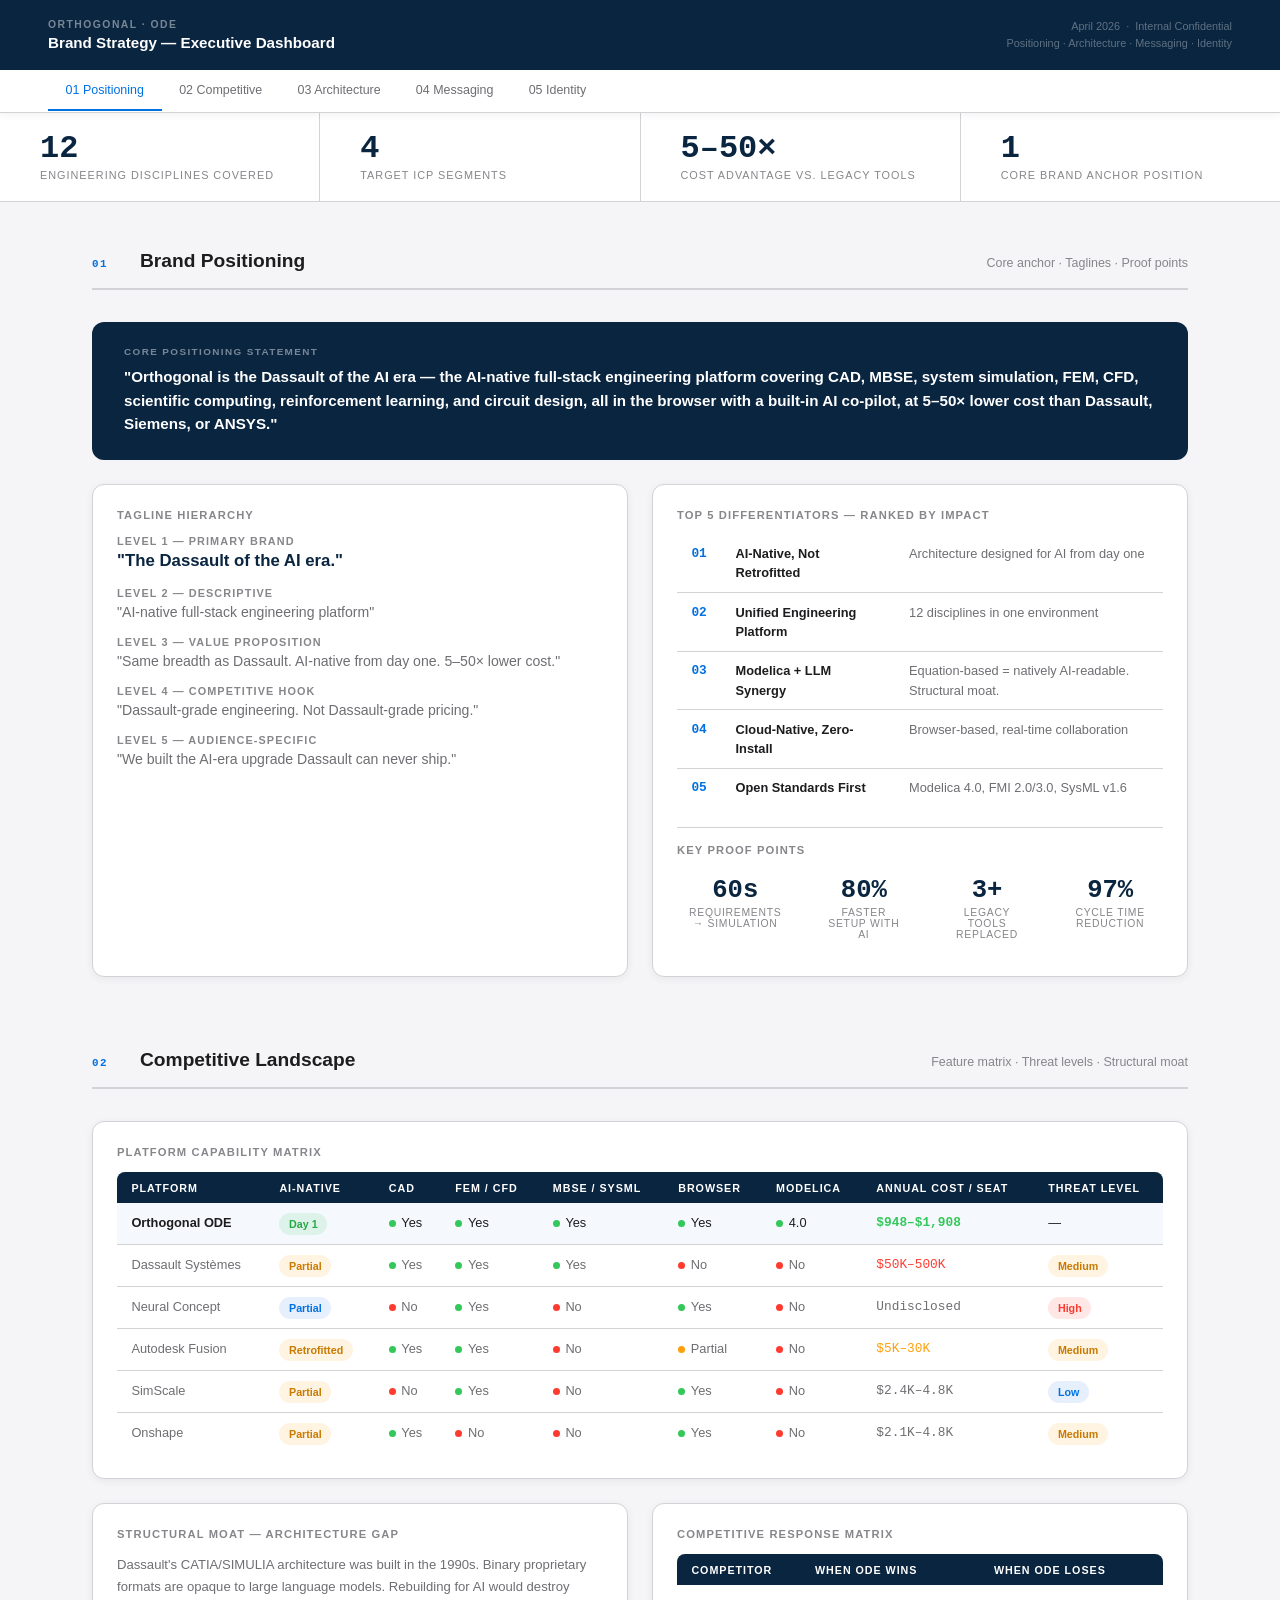
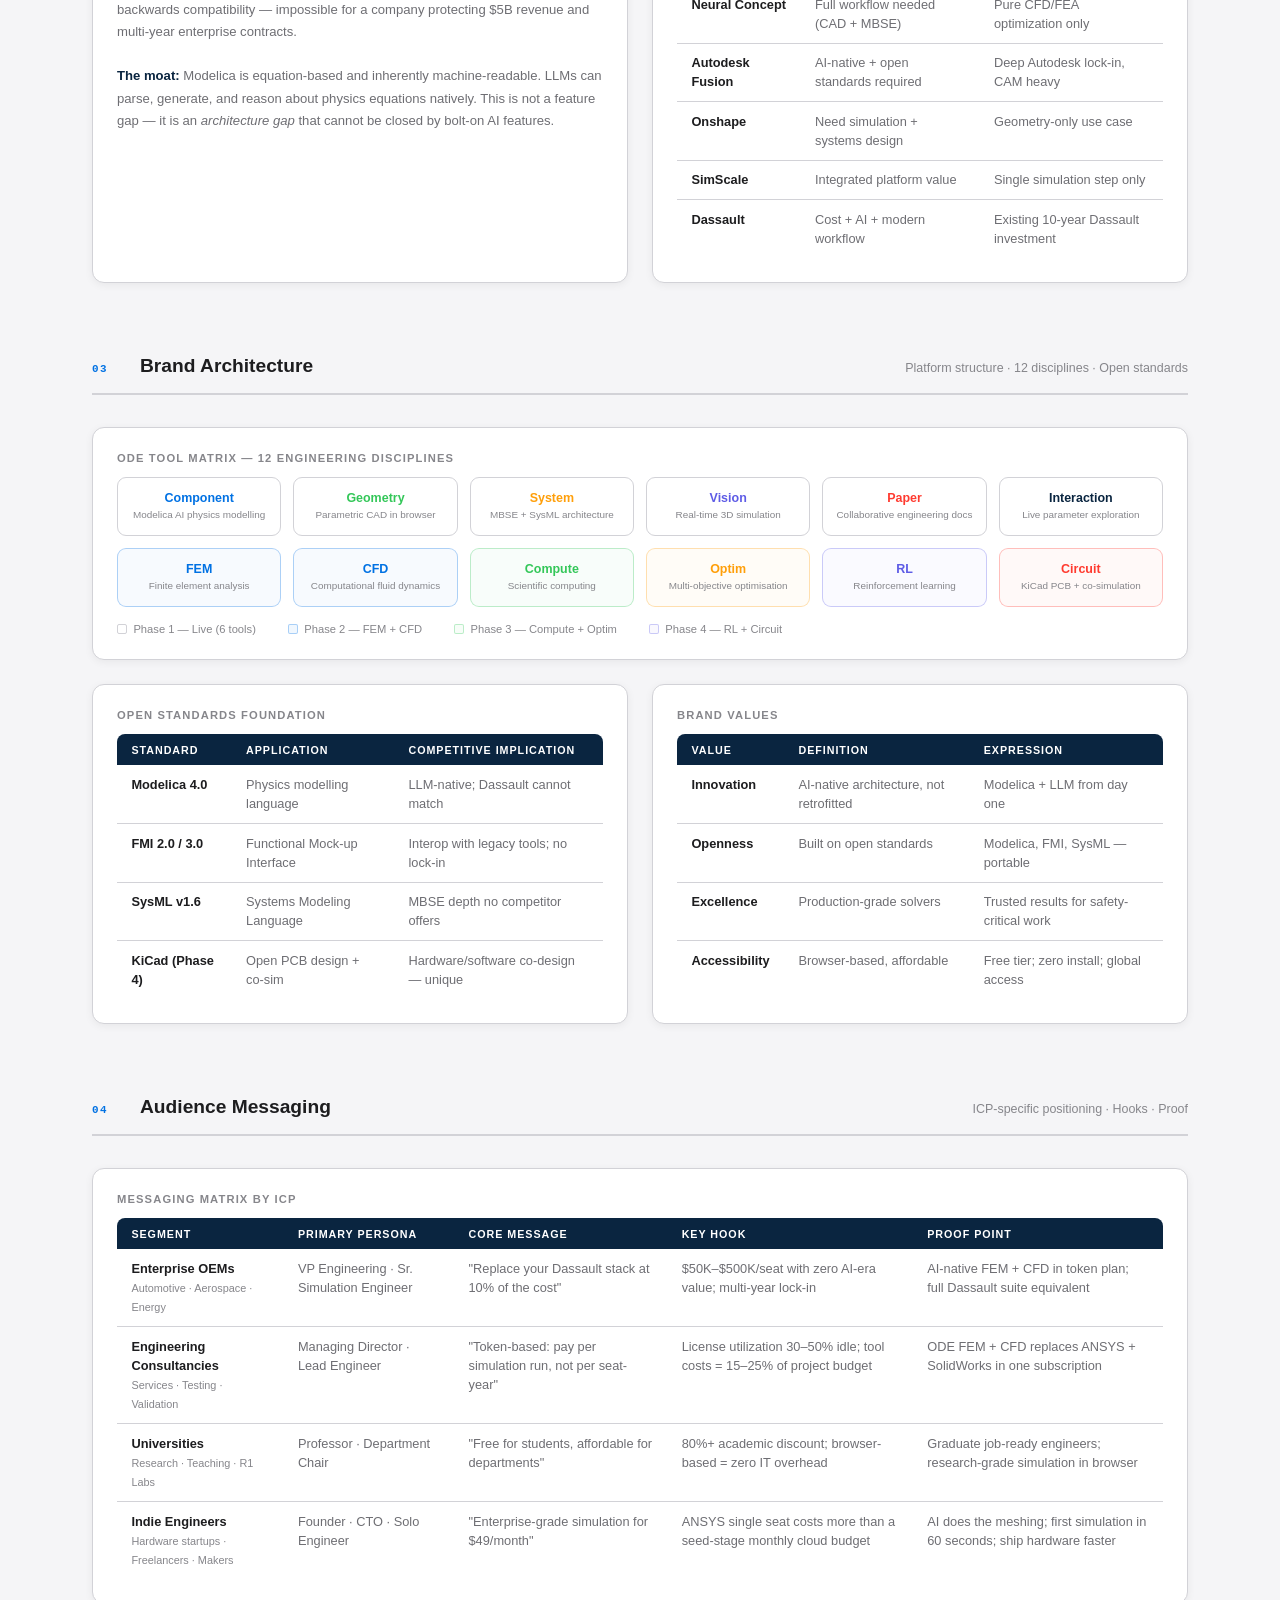
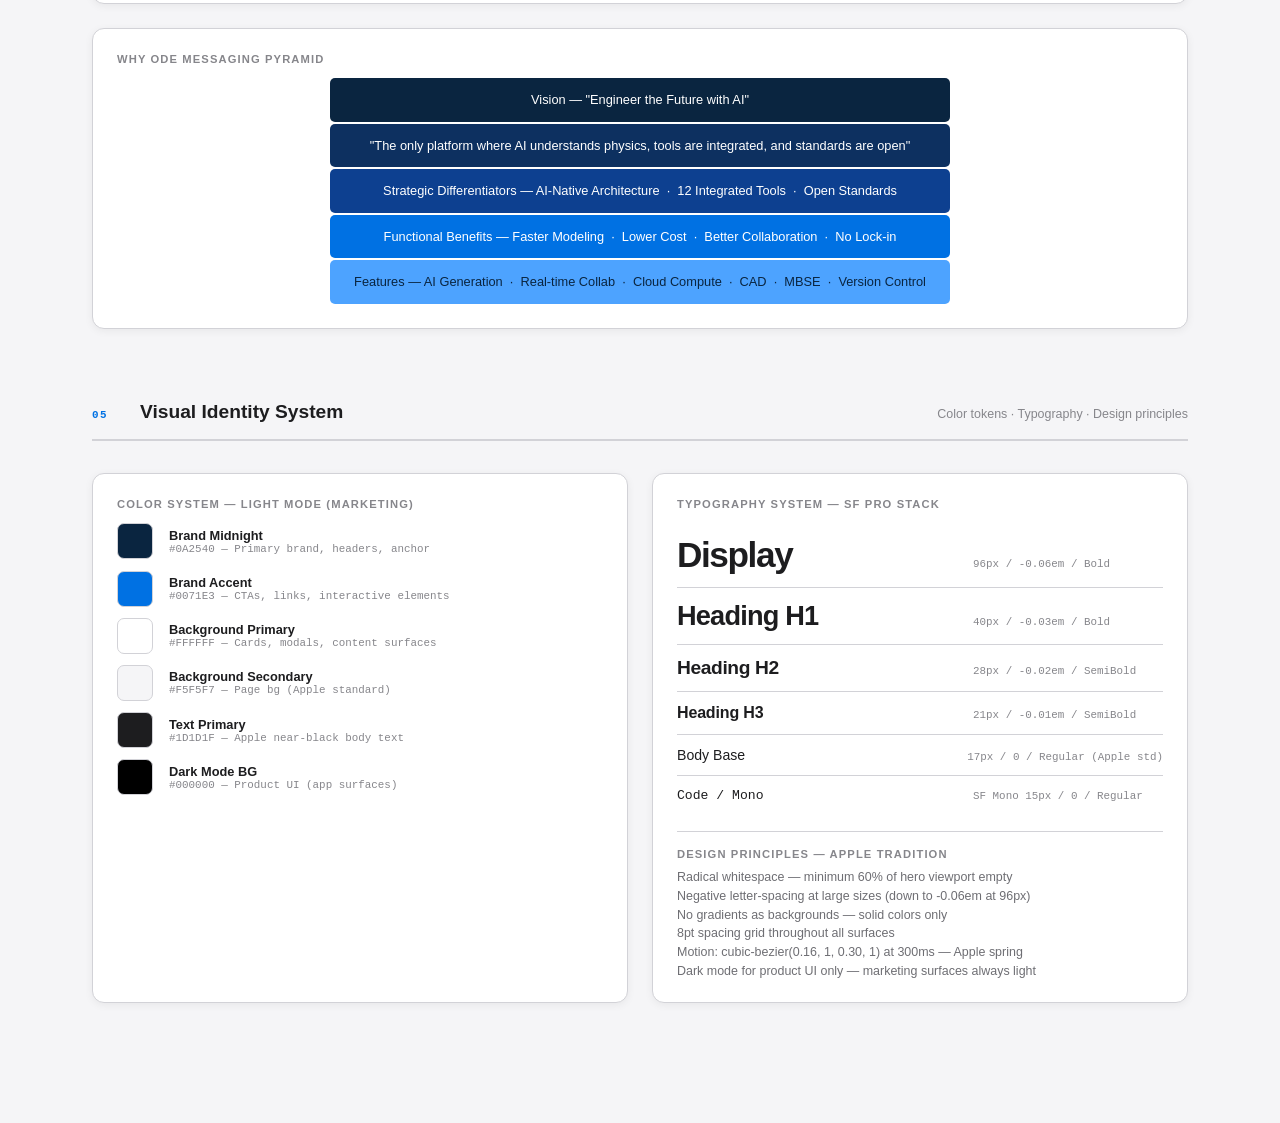
==== deck/brand-dashboard.html @ 1630bb46 "deck: add 4 McKinsey-standard HTML dashboards for Brand, GTM, Marketing, Sales Each dashboard: Apple" ====
<!DOCTYPE html>
<html lang="en">
<head>
<meta charset="UTF-8">
<meta name="viewport" content="width=device-width, initial-scale=1.0">
<title>ODE — Brand Strategy Dashboard</title>
<style>
*,*::before,*::after{box-sizing:border-box;margin:0;padding:0}
:root{
  --bg:#F5F5F7;--white:#FFFFFF;--text:#1D1D1F;--text2:#6E6E73;--text3:#86868B;
  --border:#D2D2D7;--accent:#0071E3;--midnight:#0A2540;
  --success:#34C759;--warning:#FF9F0A;--error:#FF3B30;--ai:#5E5CE6;
  --font:-apple-system,BlinkMacSystemFont,"SF Pro Display","Helvetica Neue",Arial,sans-serif;
  --mono:"SF Mono","JetBrains Mono",Menlo,monospace;
  --sh:0 2px 8px rgba(0,0,0,0.06);--shm:0 4px 16px rgba(0,0,0,0.08);
}
html{scroll-behavior:smooth}
body{font-family:var(--font);background:var(--bg);color:var(--text);-webkit-font-smoothing:antialiased}

.page-header{background:var(--midnight);color:white;padding:1.1rem 3rem;display:flex;justify-content:space-between;align-items:center;position:sticky;top:0;z-index:200}
.ph-eyebrow{font-size:.65rem;font-weight:600;text-transform:uppercase;letter-spacing:.14em;color:rgba(255,255,255,.45);margin-bottom:.2rem}
.ph-title{font-size:.95rem;font-weight:600;color:white}
.ph-meta{font-size:.68rem;color:rgba(255,255,255,.35);text-align:right;line-height:1.6}

.dash-nav{background:var(--white);border-bottom:1px solid var(--border);padding:0 3rem;display:flex;position:sticky;top:52px;z-index:100;box-shadow:var(--sh);overflow-x:auto}
.nav-item{padding:.8rem 1.1rem;font-size:.78rem;font-weight:500;color:var(--text2);text-decoration:none;border-bottom:2px solid transparent;white-space:nowrap;transition:color .2s,border-color .2s}
.nav-item:hover{color:var(--accent)}.nav-item.active{color:var(--accent);border-bottom-color:var(--accent)}

.stats-bar{display:grid;grid-template-columns:repeat(4,1fr);gap:1px;background:var(--border);border-bottom:1px solid var(--border)}
.stat-cell{background:var(--white);padding:1.25rem 2.5rem}
.stat-num{font-size:2rem;font-weight:700;color:var(--midnight);font-family:var(--mono);line-height:1}
.stat-lbl{font-size:.68rem;color:var(--text3);margin-top:.3rem;text-transform:uppercase;letter-spacing:.09em}

.dash-main{max-width:1160px;margin:0 auto;padding:3rem 2rem}
.section{margin-bottom:4.5rem}
.sec-hd{display:flex;align-items:baseline;gap:1.25rem;padding-bottom:1rem;border-bottom:2px solid var(--border);margin-bottom:2rem}
.sec-num{font-size:.68rem;font-weight:700;color:var(--accent);font-family:var(--mono);text-transform:uppercase;letter-spacing:.14em;min-width:28px}
.sec-title{font-size:1.2rem;font-weight:600;color:var(--text)}
.sec-sub{font-size:.78rem;color:var(--text3);margin-left:auto}

.g2{display:grid;grid-template-columns:1fr 1fr;gap:1.5rem}
.g3{display:grid;grid-template-columns:1fr 1fr 1fr;gap:1.25rem}
.g4{display:grid;grid-template-columns:repeat(4,1fr);gap:1.1rem}
.g6{display:grid;grid-template-columns:repeat(6,1fr);gap:.75rem}

.card{background:var(--white);border:1px solid var(--border);border-radius:12px;padding:1.5rem;box-shadow:var(--sh)}
.card-title{font-size:.7rem;font-weight:700;text-transform:uppercase;letter-spacing:.1em;color:var(--text3);margin-bottom:.85rem}

.insight{background:var(--midnight);color:white;border-radius:12px;padding:1.5rem 2rem;margin-bottom:1.5rem}
.ins-label{font-size:.62rem;font-weight:700;text-transform:uppercase;letter-spacing:.14em;color:rgba(255,255,255,.45);margin-bottom:.5rem}
.ins-text{font-size:.95rem;font-weight:600;line-height:1.55;color:white}

.tbl{width:100%;border-collapse:collapse;font-size:.8rem}
.tbl th{text-align:left;padding:.6rem .9rem;background:var(--midnight);color:white;font-size:.67rem;text-transform:uppercase;letter-spacing:.09em;font-weight:600}
.tbl th:first-child{border-radius:8px 0 0 0}.tbl th:last-child{border-radius:0 8px 0 0}
.tbl td{padding:.6rem .9rem;border-bottom:1px solid var(--border);color:var(--text2);vertical-align:top;line-height:1.5}
.tbl tr:last-child td{border-bottom:none}
.tbl tr:hover td{background:rgba(0,113,227,.025)}
.tbl .hl td{color:var(--text);font-weight:500;background:rgba(0,113,227,.04)}

.pill{display:inline-flex;align-items:center;border-radius:999px;padding:.18rem .6rem;font-size:.67rem;font-weight:600}
.p-blue{background:rgba(0,113,227,.1);color:var(--accent)}
.p-green{background:rgba(52,199,89,.12);color:#28a745}
.p-amber{background:rgba(255,159,10,.12);color:#c97a00}
.p-red{background:rgba(255,59,48,.12);color:var(--error)}
.p-navy{background:var(--midnight);color:white}

.dot{width:7px;height:7px;border-radius:50%;display:inline-block;margin-right:.35rem;flex-shrink:0;vertical-align:middle}
.d-g{background:var(--success)}.d-a{background:var(--warning)}.d-r{background:var(--error)}.d-b{background:var(--accent)}

.swatch{width:36px;height:36px;border-radius:7px;border:1px solid var(--border);flex-shrink:0}

.tool-cell{background:var(--white);border:1px solid var(--border);border-radius:9px;padding:.8rem;text-align:center}
.tc-name{font-size:.78rem;font-weight:700;margin-bottom:.2rem}
.tc-sub{font-size:.62rem;color:var(--text3);line-height:1.4}

.pyramid{display:flex;flex-direction:column;gap:2px;max-width:620px;margin:0 auto}
.pyr-row{display:flex;align-items:center;justify-content:center;padding:.8rem 1.25rem;color:white;font-size:.8rem;font-weight:500;text-align:center;border-radius:5px;line-height:1.4}

.type-row{display:flex;align-items:baseline;gap:1.5rem;padding:.75rem 0;border-bottom:1px solid var(--border)}
.type-row:last-child{border-bottom:none}

.stat-mini{text-align:center;padding:.75rem}
.sm-num{font-size:1.6rem;font-weight:700;color:var(--midnight);font-family:var(--mono);line-height:1}
.sm-lbl{font-size:.65rem;color:var(--text3);margin-top:.25rem;text-transform:uppercase;letter-spacing:.07em}

@media(max-width:900px){.g2,.g3,.g4{grid-template-columns:1fr}.g6{grid-template-columns:repeat(3,1fr)}.stats-bar{grid-template-columns:1fr 1fr}.dash-main{padding:1.5rem 1rem}}
</style>
</head>
<body>

<div class="page-header">
  <div>
    <div class="ph-eyebrow">Orthogonal · ODE</div>
    <div class="ph-title">Brand Strategy — Executive Dashboard</div>
  </div>
  <div class="ph-meta">April 2026 &nbsp;·&nbsp; Internal Confidential<br>Positioning · Architecture · Messaging · Identity</div>
</div>

<nav class="dash-nav" id="nav">
  <a href="#positioning" class="nav-item active">01 Positioning</a>
  <a href="#competitive" class="nav-item">02 Competitive</a>
  <a href="#architecture" class="nav-item">03 Architecture</a>
  <a href="#messaging" class="nav-item">04 Messaging</a>
  <a href="#identity" class="nav-item">05 Identity</a>
</nav>

<div class="stats-bar">
  <div class="stat-cell"><div class="stat-num">12</div><div class="stat-lbl">Engineering disciplines covered</div></div>
  <div class="stat-cell"><div class="stat-num">4</div><div class="stat-lbl">Target ICP segments</div></div>
  <div class="stat-cell"><div class="stat-num">5–50×</div><div class="stat-lbl">Cost advantage vs. legacy tools</div></div>
  <div class="stat-cell"><div class="stat-num">1</div><div class="stat-lbl">Core brand anchor position</div></div>
</div>

<main class="dash-main">

  <!-- 01 POSITIONING -->
  <section class="section" id="positioning">
    <div class="sec-hd">
      <span class="sec-num">01</span>
      <span class="sec-title">Brand Positioning</span>
      <span class="sec-sub">Core anchor · Taglines · Proof points</span>
    </div>

    <div class="insight">
      <div class="ins-label">Core Positioning Statement</div>
      <div class="ins-text">"Orthogonal is the Dassault of the AI era — the AI-native full-stack engineering platform covering CAD, MBSE, system simulation, FEM, CFD, scientific computing, reinforcement learning, and circuit design, all in the browser with a built-in AI co-pilot, at 5–50× lower cost than Dassault, Siemens, or ANSYS."</div>
    </div>

    <div class="g2">
      <div class="card">
        <div class="card-title">Tagline Hierarchy</div>
        <div style="display:flex;flex-direction:column;gap:1rem">
          <div>
            <div style="font-size:.68rem;font-weight:700;text-transform:uppercase;letter-spacing:.1em;color:var(--text3);margin-bottom:.3rem">Level 1 — Primary Brand</div>
            <div style="font-size:1.05rem;font-weight:700;color:var(--midnight)">"The Dassault of the AI era."</div>
          </div>
          <div>
            <div style="font-size:.68rem;font-weight:700;text-transform:uppercase;letter-spacing:.1em;color:var(--text3);margin-bottom:.3rem">Level 2 — Descriptive</div>
            <div style="font-size:.88rem;color:var(--text2)">"AI-native full-stack engineering platform"</div>
          </div>
          <div>
            <div style="font-size:.68rem;font-weight:700;text-transform:uppercase;letter-spacing:.1em;color:var(--text3);margin-bottom:.3rem">Level 3 — Value Proposition</div>
            <div style="font-size:.88rem;color:var(--text2)">"Same breadth as Dassault. AI-native from day one. 5–50× lower cost."</div>
          </div>
          <div>
            <div style="font-size:.68rem;font-weight:700;text-transform:uppercase;letter-spacing:.1em;color:var(--text3);margin-bottom:.3rem">Level 4 — Competitive Hook</div>
            <div style="font-size:.88rem;color:var(--text2)">"Dassault-grade engineering. Not Dassault-grade pricing."</div>
          </div>
          <div>
            <div style="font-size:.68rem;font-weight:700;text-transform:uppercase;letter-spacing:.1em;color:var(--text3);margin-bottom:.3rem">Level 5 — Audience-Specific</div>
            <div style="font-size:.88rem;color:var(--text2)">"We built the AI-era upgrade Dassault can never ship."</div>
          </div>
        </div>
      </div>
      <div class="card">
        <div class="card-title">Top 5 Differentiators — Ranked by Impact</div>
        <table class="tbl">
          <tbody>
            <tr><td style="width:24px;font-family:var(--mono);font-weight:700;color:var(--accent)">01</td><td style="font-weight:600;color:var(--text)">AI-Native, Not Retrofitted</td><td style="color:var(--text2)">Architecture designed for AI from day one</td></tr>
            <tr><td style="font-family:var(--mono);font-weight:700;color:var(--accent)">02</td><td style="font-weight:600;color:var(--text)">Unified Engineering Platform</td><td style="color:var(--text2)">12 disciplines in one environment</td></tr>
            <tr><td style="font-family:var(--mono);font-weight:700;color:var(--accent)">03</td><td style="font-weight:600;color:var(--text)">Modelica + LLM Synergy</td><td style="color:var(--text2)">Equation-based = natively AI-readable. Structural moat.</td></tr>
            <tr><td style="font-family:var(--mono);font-weight:700;color:var(--accent)">04</td><td style="font-weight:600;color:var(--text)">Cloud-Native, Zero-Install</td><td style="color:var(--text2)">Browser-based, real-time collaboration</td></tr>
            <tr><td style="font-family:var(--mono);font-weight:700;color:var(--accent)">05</td><td style="font-weight:600;color:var(--text)">Open Standards First</td><td style="color:var(--text2)">Modelica 4.0, FMI 2.0/3.0, SysML v1.6</td></tr>
          </tbody>
        </table>
        <div style="margin-top:1.25rem;padding-top:1rem;border-top:1px solid var(--border)">
          <div class="card-title" style="margin-bottom:.6rem">Key Proof Points</div>
          <div class="g4">
            <div class="stat-mini"><div class="sm-num">60s</div><div class="sm-lbl">Requirements → simulation</div></div>
            <div class="stat-mini"><div class="sm-num">80%</div><div class="sm-lbl">Faster setup with AI</div></div>
            <div class="stat-mini"><div class="sm-num">3+</div><div class="sm-lbl">Legacy tools replaced</div></div>
            <div class="stat-mini"><div class="sm-num">97%</div><div class="sm-lbl">Cycle time reduction</div></div>
          </div>
        </div>
      </div>
    </div>
  </section>

  <!-- 02 COMPETITIVE -->
  <section class="section" id="competitive">
    <div class="sec-hd">
      <span class="sec-num">02</span>
      <span class="sec-title">Competitive Landscape</span>
      <span class="sec-sub">Feature matrix · Threat levels · Structural moat</span>
    </div>

    <div class="card">
      <div class="card-title">Platform Capability Matrix</div>
      <table class="tbl" style="margin-top:.5rem">
        <thead>
          <tr><th>Platform</th><th>AI-Native</th><th>CAD</th><th>FEM / CFD</th><th>MBSE / SysML</th><th>Browser</th><th>Modelica</th><th>Annual Cost / Seat</th><th>Threat Level</th></tr>
        </thead>
        <tbody>
          <tr class="hl">
            <td><strong>Orthogonal ODE</strong></td>
            <td><span class="pill p-green">Day 1</span></td>
            <td><span class="d-g dot"></span>Yes</td>
            <td><span class="d-g dot"></span>Yes</td>
            <td><span class="d-g dot"></span>Yes</td>
            <td><span class="d-g dot"></span>Yes</td>
            <td><span class="d-g dot"></span>4.0</td>
            <td style="font-family:var(--mono);color:var(--success);font-weight:600">$948–$1,908</td>
            <td>—</td>
          </tr>
          <tr>
            <td>Dassault Systèmes</td>
            <td><span class="pill p-amber">Partial</span></td>
            <td><span class="d-g dot"></span>Yes</td>
            <td><span class="d-g dot"></span>Yes</td>
            <td><span class="d-g dot"></span>Yes</td>
            <td><span class="d-r dot"></span>No</td>
            <td><span class="d-r dot"></span>No</td>
            <td style="font-family:var(--mono);color:var(--error)">$50K–500K</td>
            <td><span class="pill p-amber">Medium</span></td>
          </tr>
          <tr>
            <td>Neural Concept</td>
            <td><span class="pill p-blue">Partial</span></td>
            <td><span class="d-r dot"></span>No</td>
            <td><span class="d-g dot"></span>Yes</td>
            <td><span class="d-r dot"></span>No</td>
            <td><span class="d-g dot"></span>Yes</td>
            <td><span class="d-r dot"></span>No</td>
            <td style="font-family:var(--mono)">Undisclosed</td>
            <td><span class="pill p-red">High</span></td>
          </tr>
          <tr>
            <td>Autodesk Fusion</td>
            <td><span class="pill p-amber">Retrofitted</span></td>
            <td><span class="d-g dot"></span>Yes</td>
            <td><span class="d-g dot"></span>Yes</td>
            <td><span class="d-r dot"></span>No</td>
            <td><span class="d-a dot"></span>Partial</td>
            <td><span class="d-r dot"></span>No</td>
            <td style="font-family:var(--mono);color:var(--warning)">$5K–30K</td>
            <td><span class="pill p-amber">Medium</span></td>
          </tr>
          <tr>
            <td>SimScale</td>
            <td><span class="pill p-amber">Partial</span></td>
            <td><span class="d-r dot"></span>No</td>
            <td><span class="d-g dot"></span>Yes</td>
            <td><span class="d-r dot"></span>No</td>
            <td><span class="d-g dot"></span>Yes</td>
            <td><span class="d-r dot"></span>No</td>
            <td style="font-family:var(--mono)">$2.4K–4.8K</td>
            <td><span class="pill p-blue">Low</span></td>
          </tr>
          <tr>
            <td>Onshape</td>
            <td><span class="pill p-amber">Partial</span></td>
            <td><span class="d-g dot"></span>Yes</td>
            <td><span class="d-r dot"></span>No</td>
            <td><span class="d-r dot"></span>No</td>
            <td><span class="d-g dot"></span>Yes</td>
            <td><span class="d-r dot"></span>No</td>
            <td style="font-family:var(--mono)">$2.1K–4.8K</td>
            <td><span class="pill p-amber">Medium</span></td>
          </tr>
        </tbody>
      </table>
    </div>

    <div class="g2" style="margin-top:1.5rem">
      <div class="card">
        <div class="card-title">Structural Moat — Architecture Gap</div>
        <div style="font-size:.82rem;color:var(--text2);line-height:1.7">
          Dassault's CATIA/SIMULIA architecture was built in the 1990s. Binary proprietary formats are opaque to large language models. Rebuilding for AI would destroy backwards compatibility — impossible for a company protecting $5B revenue and multi-year enterprise contracts.
          <br><br>
          <strong style="color:var(--midnight)">The moat:</strong> Modelica is equation-based and inherently machine-readable. LLMs can parse, generate, and reason about physics equations natively. This is not a feature gap — it is an <em>architecture gap</em> that cannot be closed by bolt-on AI features.
        </div>
      </div>
      <div class="card">
        <div class="card-title">Competitive Response Matrix</div>
        <table class="tbl" style="margin-top:.25rem">
          <thead><tr><th>Competitor</th><th>When ODE Wins</th><th>When ODE Loses</th></tr></thead>
          <tbody>
            <tr><td><strong style="color:var(--text)">Neural Concept</strong></td><td>Full workflow needed (CAD + MBSE)</td><td>Pure CFD/FEA optimization only</td></tr>
            <tr><td><strong style="color:var(--text)">Autodesk Fusion</strong></td><td>AI-native + open standards required</td><td>Deep Autodesk lock-in, CAM heavy</td></tr>
            <tr><td><strong style="color:var(--text)">Onshape</strong></td><td>Need simulation + systems design</td><td>Geometry-only use case</td></tr>
            <tr><td><strong style="color:var(--text)">SimScale</strong></td><td>Integrated platform value</td><td>Single simulation step only</td></tr>
            <tr><td><strong style="color:var(--text)">Dassault</strong></td><td>Cost + AI + modern workflow</td><td>Existing 10-year Dassault investment</td></tr>
          </tbody>
        </table>
      </div>
    </div>
  </section>

  <!-- 03 ARCHITECTURE -->
  <section class="section" id="architecture">
    <div class="sec-hd">
      <span class="sec-num">03</span>
      <span class="sec-title">Brand Architecture</span>
      <span class="sec-sub">Platform structure · 12 disciplines · Open standards</span>
    </div>

    <div class="card">
      <div class="card-title">ODE Tool Matrix — 12 Engineering Disciplines</div>
      <div class="g6" style="margin-top:.75rem">
        <div class="tool-cell"><div class="tc-name" style="color:#0071E3">Component</div><div class="tc-sub">Modelica AI physics modelling</div></div>
        <div class="tool-cell"><div class="tc-name" style="color:#34C759">Geometry</div><div class="tc-sub">Parametric CAD in browser</div></div>
        <div class="tool-cell"><div class="tc-name" style="color:#FF9F0A">System</div><div class="tc-sub">MBSE + SysML architecture</div></div>
        <div class="tool-cell"><div class="tc-name" style="color:#5E5CE6">Vision</div><div class="tc-sub">Real-time 3D simulation</div></div>
        <div class="tool-cell"><div class="tc-name" style="color:#FF3B30">Paper</div><div class="tc-sub">Collaborative engineering docs</div></div>
        <div class="tool-cell"><div class="tc-name" style="color:#0A2540">Interaction</div><div class="tc-sub">Live parameter exploration</div></div>
        <div class="tool-cell" style="border-color:rgba(0,113,227,.3);background:rgba(0,113,227,.03)"><div class="tc-name" style="color:#0071E3">FEM</div><div class="tc-sub">Finite element analysis</div></div>
        <div class="tool-cell" style="border-color:rgba(0,113,227,.3);background:rgba(0,113,227,.03)"><div class="tc-name" style="color:#0071E3">CFD</div><div class="tc-sub">Computational fluid dynamics</div></div>
        <div class="tool-cell" style="border-color:rgba(52,199,89,.3);background:rgba(52,199,89,.03)"><div class="tc-name" style="color:#34C759">Compute</div><div class="tc-sub">Scientific computing</div></div>
        <div class="tool-cell" style="border-color:rgba(255,159,10,.3);background:rgba(255,159,10,.03)"><div class="tc-name" style="color:#FF9F0A">Optim</div><div class="tc-sub">Multi-objective optimisation</div></div>
        <div class="tool-cell" style="border-color:rgba(94,92,230,.3);background:rgba(94,92,230,.03)"><div class="tc-name" style="color:#5E5CE6">RL</div><div class="tc-sub">Reinforcement learning</div></div>
        <div class="tool-cell" style="border-color:rgba(255,59,48,.3);background:rgba(255,59,48,.03)"><div class="tc-name" style="color:#FF3B30">Circuit</div><div class="tc-sub">KiCad PCB + co-simulation</div></div>
      </div>
      <div style="display:flex;gap:2rem;margin-top:1rem;flex-wrap:wrap">
        <div style="display:flex;align-items:center;gap:.4rem;font-size:.7rem;color:var(--text3)"><span style="width:10px;height:10px;background:var(--white);border:1px solid var(--border);border-radius:2px;display:inline-block"></span>Phase 1 — Live (6 tools)</div>
        <div style="display:flex;align-items:center;gap:.4rem;font-size:.7rem;color:var(--text3)"><span style="width:10px;height:10px;background:rgba(0,113,227,.06);border:1px solid rgba(0,113,227,.3);border-radius:2px;display:inline-block"></span>Phase 2 — FEM + CFD</div>
        <div style="display:flex;align-items:center;gap:.4rem;font-size:.7rem;color:var(--text3)"><span style="width:10px;height:10px;background:rgba(52,199,89,.04);border:1px solid rgba(52,199,89,.3);border-radius:2px;display:inline-block"></span>Phase 3 — Compute + Optim</div>
        <div style="display:flex;align-items:center;gap:.4rem;font-size:.7rem;color:var(--text3)"><span style="width:10px;height:10px;background:rgba(94,92,230,.04);border:1px solid rgba(94,92,230,.3);border-radius:2px;display:inline-block"></span>Phase 4 — RL + Circuit</div>
      </div>
    </div>

    <div class="g2" style="margin-top:1.5rem">
      <div class="card">
        <div class="card-title">Open Standards Foundation</div>
        <table class="tbl" style="margin-top:.25rem">
          <thead><tr><th>Standard</th><th>Application</th><th>Competitive Implication</th></tr></thead>
          <tbody>
            <tr><td style="font-weight:600;color:var(--text)">Modelica 4.0</td><td>Physics modelling language</td><td>LLM-native; Dassault cannot match</td></tr>
            <tr><td style="font-weight:600;color:var(--text)">FMI 2.0 / 3.0</td><td>Functional Mock-up Interface</td><td>Interop with legacy tools; no lock-in</td></tr>
            <tr><td style="font-weight:600;color:var(--text)">SysML v1.6</td><td>Systems Modeling Language</td><td>MBSE depth no competitor offers</td></tr>
            <tr><td style="font-weight:600;color:var(--text)">KiCad (Phase 4)</td><td>Open PCB design + co-sim</td><td>Hardware/software co-design — unique</td></tr>
          </tbody>
        </table>
      </div>
      <div class="card">
        <div class="card-title">Brand Values</div>
        <table class="tbl" style="margin-top:.25rem">
          <thead><tr><th>Value</th><th>Definition</th><th>Expression</th></tr></thead>
          <tbody>
            <tr><td style="font-weight:600;color:var(--text)">Innovation</td><td>AI-native architecture, not retrofitted</td><td>Modelica + LLM from day one</td></tr>
            <tr><td style="font-weight:600;color:var(--text)">Openness</td><td>Built on open standards</td><td>Modelica, FMI, SysML — portable</td></tr>
            <tr><td style="font-weight:600;color:var(--text)">Excellence</td><td>Production-grade solvers</td><td>Trusted results for safety-critical work</td></tr>
            <tr><td style="font-weight:600;color:var(--text)">Accessibility</td><td>Browser-based, affordable</td><td>Free tier; zero install; global access</td></tr>
          </tbody>
        </table>
      </div>
    </div>
  </section>

  <!-- 04 MESSAGING -->
  <section class="section" id="messaging">
    <div class="sec-hd">
      <span class="sec-num">04</span>
      <span class="sec-title">Audience Messaging</span>
      <span class="sec-sub">ICP-specific positioning · Hooks · Proof</span>
    </div>

    <div class="card">
      <div class="card-title">Messaging Matrix by ICP</div>
      <table class="tbl" style="margin-top:.5rem">
        <thead>
          <tr><th>Segment</th><th>Primary Persona</th><th>Core Message</th><th>Key Hook</th><th>Proof Point</th></tr>
        </thead>
        <tbody>
          <tr>
            <td><strong style="color:var(--text)">Enterprise OEMs</strong><br><span style="font-size:.68rem;color:var(--text3)">Automotive · Aerospace · Energy</span></td>
            <td>VP Engineering · Sr. Simulation Engineer</td>
            <td>"Replace your Dassault stack at 10% of the cost"</td>
            <td>$50K–$500K/seat with zero AI-era value; multi-year lock-in</td>
            <td>AI-native FEM + CFD in token plan; full Dassault suite equivalent</td>
          </tr>
          <tr>
            <td><strong style="color:var(--text)">Engineering Consultancies</strong><br><span style="font-size:.68rem;color:var(--text3)">Services · Testing · Validation</span></td>
            <td>Managing Director · Lead Engineer</td>
            <td>"Token-based: pay per simulation run, not per seat-year"</td>
            <td>License utilization 30–50% idle; tool costs = 15–25% of project budget</td>
            <td>ODE FEM + CFD replaces ANSYS + SolidWorks in one subscription</td>
          </tr>
          <tr>
            <td><strong style="color:var(--text)">Universities</strong><br><span style="font-size:.68rem;color:var(--text3)">Research · Teaching · R1 Labs</span></td>
            <td>Professor · Department Chair</td>
            <td>"Free for students, affordable for departments"</td>
            <td>80%+ academic discount; browser-based = zero IT overhead</td>
            <td>Graduate job-ready engineers; research-grade simulation in browser</td>
          </tr>
          <tr>
            <td><strong style="color:var(--text)">Indie Engineers</strong><br><span style="font-size:.68rem;color:var(--text3)">Hardware startups · Freelancers · Makers</span></td>
            <td>Founder · CTO · Solo Engineer</td>
            <td>"Enterprise-grade simulation for $49/month"</td>
            <td>ANSYS single seat costs more than a seed-stage monthly cloud budget</td>
            <td>AI does the meshing; first simulation in 60 seconds; ship hardware faster</td>
          </tr>
        </tbody>
      </table>
    </div>

    <div class="card" style="margin-top:1.5rem">
      <div class="card-title">Why ODE Messaging Pyramid</div>
      <div class="pyramid" style="margin-top:.75rem">
        <div class="pyr-row" style="background:var(--midnight)">Vision — "Engineer the Future with AI"</div>
        <div class="pyr-row" style="background:#0d3060">"The only platform where AI understands physics, tools are integrated, and standards are open"</div>
        <div class="pyr-row" style="background:#0d4090">Strategic Differentiators — AI-Native Architecture &nbsp;·&nbsp; 12 Integrated Tools &nbsp;·&nbsp; Open Standards</div>
        <div class="pyr-row" style="background:var(--accent)">Functional Benefits — Faster Modeling &nbsp;·&nbsp; Lower Cost &nbsp;·&nbsp; Better Collaboration &nbsp;·&nbsp; No Lock-in</div>
        <div class="pyr-row" style="background:#4da3ff;color:var(--midnight)">Features — AI Generation &nbsp;·&nbsp; Real-time Collab &nbsp;·&nbsp; Cloud Compute &nbsp;·&nbsp; CAD &nbsp;·&nbsp; MBSE &nbsp;·&nbsp; Version Control</div>
      </div>
    </div>
  </section>

  <!-- 05 IDENTITY -->
  <section class="section" id="identity">
    <div class="sec-hd">
      <span class="sec-num">05</span>
      <span class="sec-title">Visual Identity System</span>
      <span class="sec-sub">Color tokens · Typography · Design principles</span>
    </div>

    <div class="g2">
      <div class="card">
        <div class="card-title">Color System — Light Mode (Marketing)</div>
        <div style="display:flex;flex-direction:column;gap:.7rem;margin-top:.5rem">
          <div style="display:flex;align-items:center;gap:1rem"><div class="swatch" style="background:#0A2540"></div><div><div style="font-size:.8rem;font-weight:600;color:var(--text)">Brand Midnight</div><div style="font-size:.68rem;color:var(--text3);font-family:var(--mono)">#0A2540 — Primary brand, headers, anchor</div></div></div>
          <div style="display:flex;align-items:center;gap:1rem"><div class="swatch" style="background:#0071E3"></div><div><div style="font-size:.8rem;font-weight:600;color:var(--text)">Brand Accent</div><div style="font-size:.68rem;color:var(--text3);font-family:var(--mono)">#0071E3 — CTAs, links, interactive elements</div></div></div>
          <div style="display:flex;align-items:center;gap:1rem"><div class="swatch" style="background:#FFFFFF;"></div><div><div style="font-size:.8rem;font-weight:600;color:var(--text)">Background Primary</div><div style="font-size:.68rem;color:var(--text3);font-family:var(--mono)">#FFFFFF — Cards, modals, content surfaces</div></div></div>
          <div style="display:flex;align-items:center;gap:1rem"><div class="swatch" style="background:#F5F5F7"></div><div><div style="font-size:.8rem;font-weight:600;color:var(--text)">Background Secondary</div><div style="font-size:.68rem;color:var(--text3);font-family:var(--mono)">#F5F5F7 — Page bg (Apple standard)</div></div></div>
          <div style="display:flex;align-items:center;gap:1rem"><div class="swatch" style="background:#1D1D1F"></div><div><div style="font-size:.8rem;font-weight:600;color:var(--text)">Text Primary</div><div style="font-size:.68rem;color:var(--text3);font-family:var(--mono)">#1D1D1F — Apple near-black body text</div></div></div>
          <div style="display:flex;align-items:center;gap:1rem"><div class="swatch" style="background:#000000"></div><div><div style="font-size:.8rem;font-weight:600;color:var(--text)">Dark Mode BG</div><div style="font-size:.68rem;color:var(--text3);font-family:var(--mono)">#000000 — Product UI (app surfaces)</div></div></div>
        </div>
      </div>
      <div class="card">
        <div class="card-title">Typography System — SF Pro Stack</div>
        <div style="margin-top:.5rem">
          <div class="type-row"><div style="font-size:2.2rem;font-weight:700;letter-spacing:-.04em;flex:1">Display</div><div style="font-size:.68rem;color:var(--text3);font-family:var(--mono);min-width:190px">96px / -0.06em / Bold</div></div>
          <div class="type-row"><div style="font-size:1.7rem;font-weight:700;letter-spacing:-.03em;flex:1">Heading H1</div><div style="font-size:.68rem;color:var(--text3);font-family:var(--mono);min-width:190px">40px / -0.03em / Bold</div></div>
          <div class="type-row"><div style="font-size:1.2rem;font-weight:600;letter-spacing:-.02em;flex:1">Heading H2</div><div style="font-size:.68rem;color:var(--text3);font-family:var(--mono);min-width:190px">28px / -0.02em / SemiBold</div></div>
          <div class="type-row"><div style="font-size:1rem;font-weight:600;letter-spacing:-.01em;flex:1">Heading H3</div><div style="font-size:.68rem;color:var(--text3);font-family:var(--mono);min-width:190px">21px / -0.01em / SemiBold</div></div>
          <div class="type-row"><div style="font-size:.88rem;font-weight:400;flex:1">Body Base</div><div style="font-size:.68rem;color:var(--text3);font-family:var(--mono);min-width:190px">17px / 0 / Regular (Apple std)</div></div>
          <div class="type-row"><div style="font-size:.82rem;font-family:var(--mono);font-weight:400;flex:1">Code / Mono</div><div style="font-size:.68rem;color:var(--text3);font-family:var(--mono);min-width:190px">SF Mono 15px / 0 / Regular</div></div>
        </div>
        <div style="margin-top:1rem;padding-top:1rem;border-top:1px solid var(--border)">
          <div class="card-title" style="margin-bottom:.6rem">Design Principles — Apple Tradition</div>
          <div style="display:flex;flex-direction:column;gap:.3rem">
            <div style="font-size:.78rem;color:var(--text2)">Radical whitespace — minimum 60% of hero viewport empty</div>
            <div style="font-size:.78rem;color:var(--text2)">Negative letter-spacing at large sizes (down to -0.06em at 96px)</div>
            <div style="font-size:.78rem;color:var(--text2)">No gradients as backgrounds — solid colors only</div>
            <div style="font-size:.78rem;color:var(--text2)">8pt spacing grid throughout all surfaces</div>
            <div style="font-size:.78rem;color:var(--text2)">Motion: cubic-bezier(0.16, 1, 0.30, 1) at 300ms — Apple spring</div>
            <div style="font-size:.78rem;color:var(--text2)">Dark mode for product UI only — marketing surfaces always light</div>
          </div>
        </div>
      </div>
    </div>
  </section>

</main>

<script>
const sections = document.querySelectorAll('.section');
const navItems = document.querySelectorAll('.nav-item');
const obs = new IntersectionObserver(entries => {
  entries.forEach(e => {
    if (e.isIntersecting) {
      const id = e.target.id;
      navItems.forEach(n => n.classList.toggle('active', n.getAttribute('href') === '#' + id));
    }
  });
}, { rootMargin: '-30% 0px -60% 0px' });
sections.forEach(s => obs.observe(s));
</script>
</body>
</html>
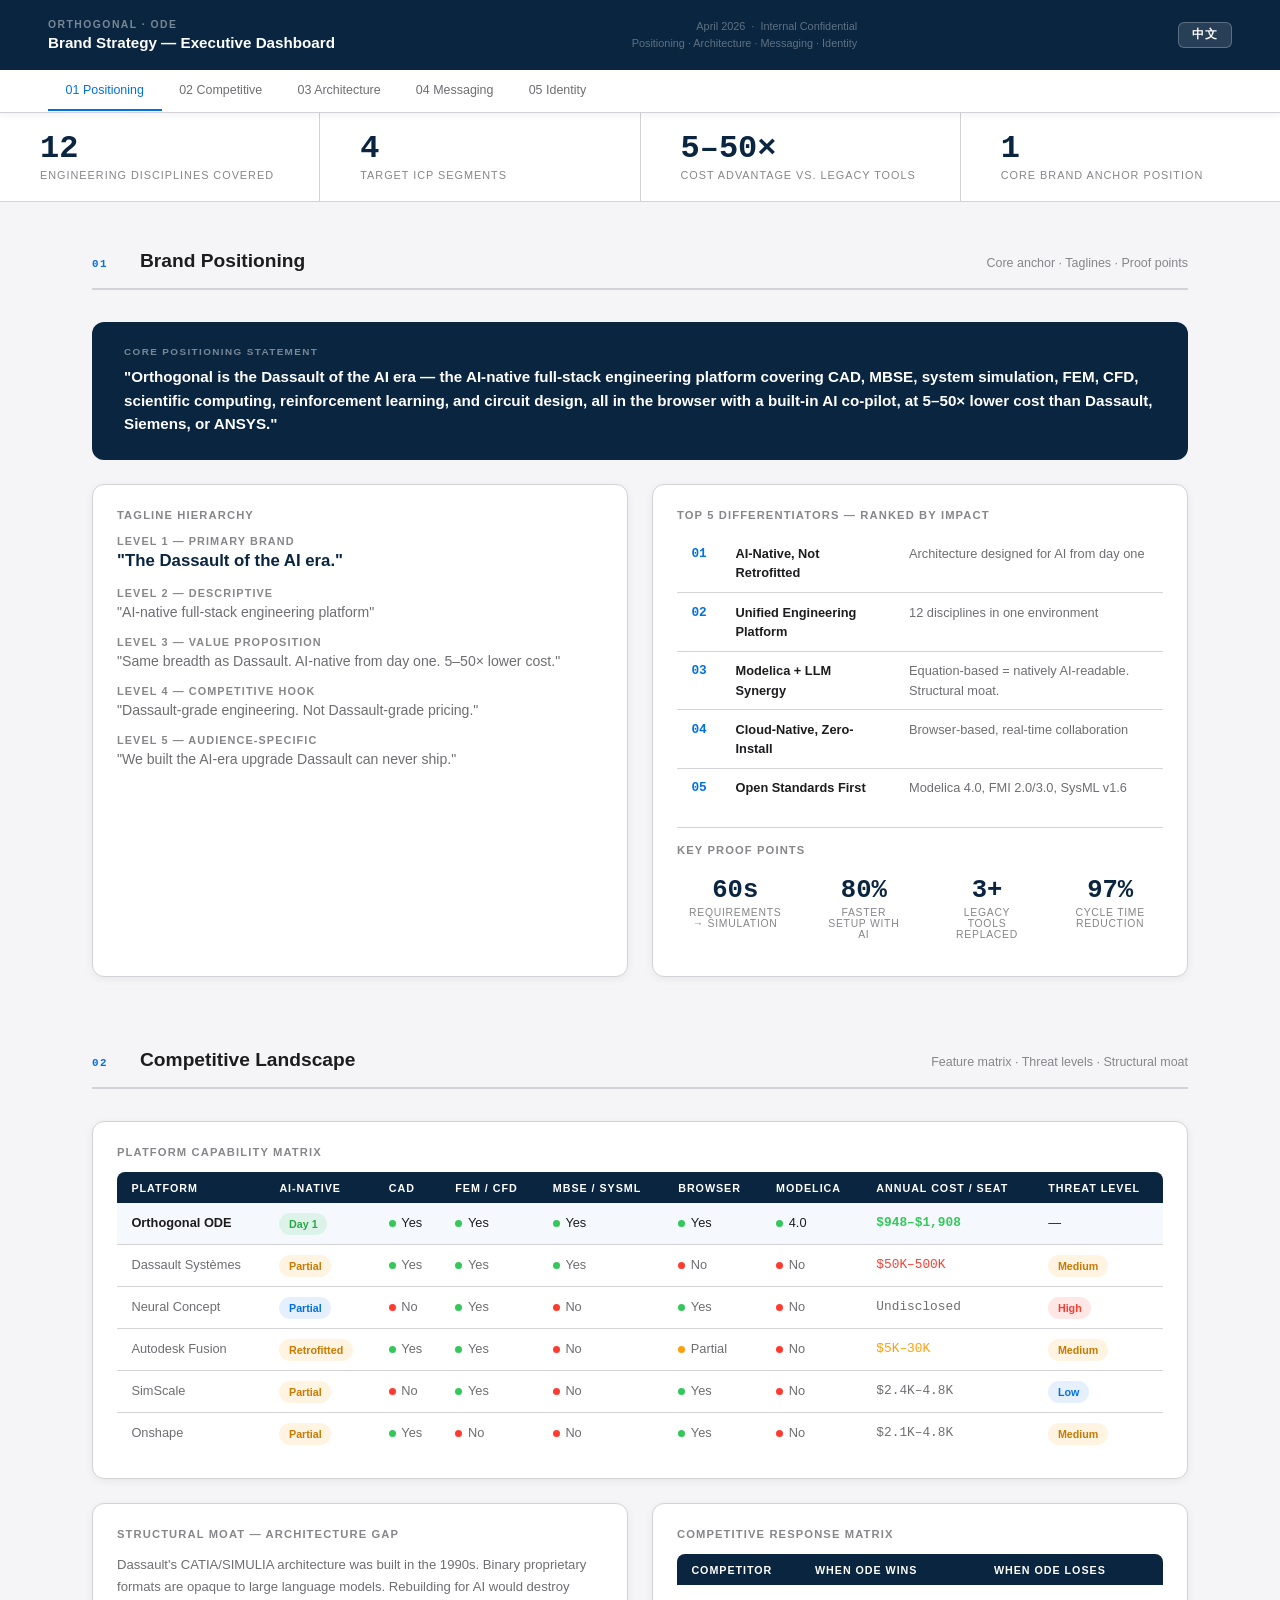
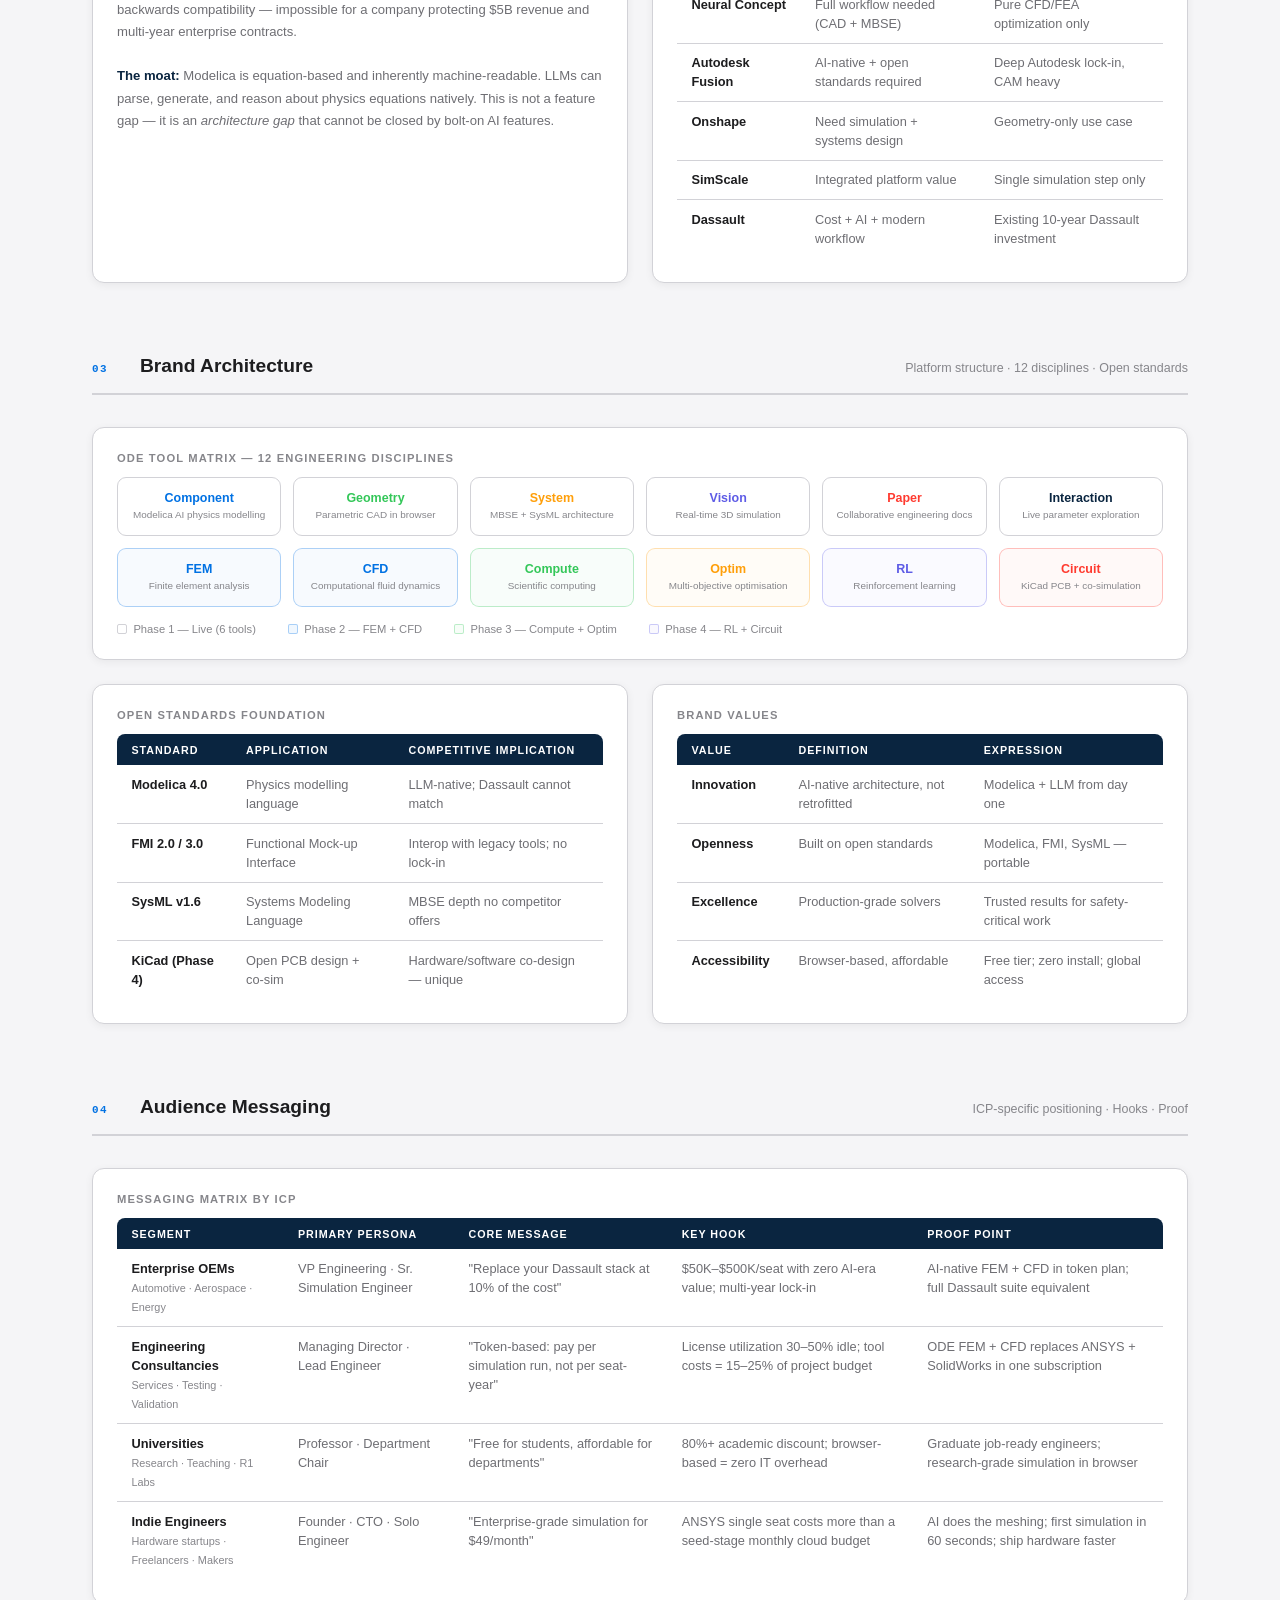
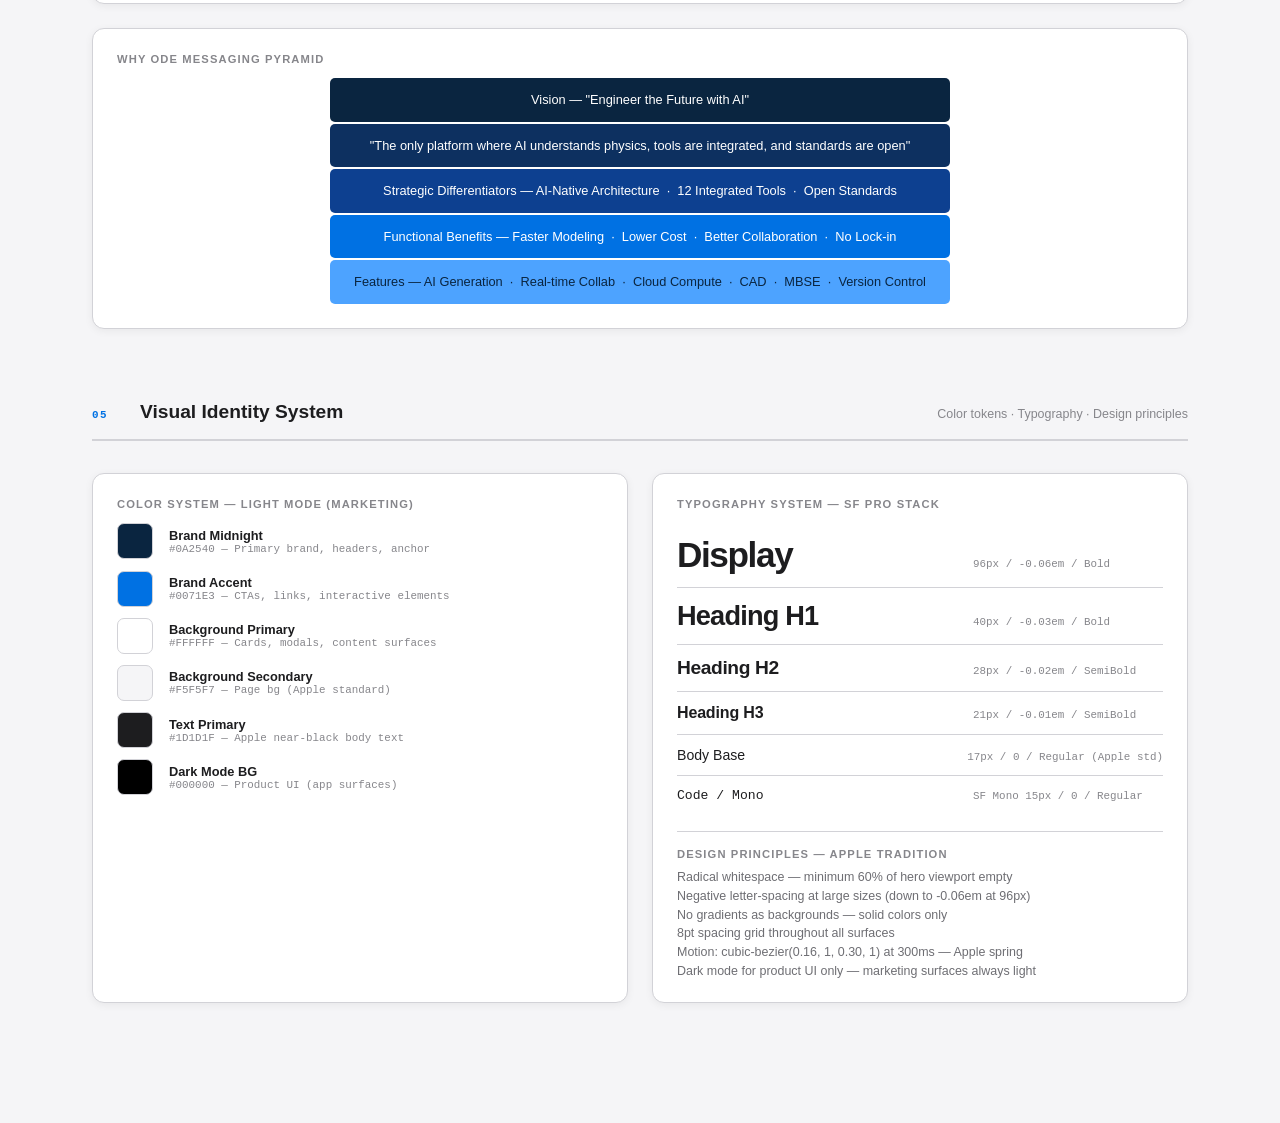
==== commit a17b7d8d: "deck: add Chinese/English language toggle to all 5 HTML files Adds toggleLang() function and data-en" ====
--- a/deck/brand-dashboard.html
+++ b/deck/brand-dashboard.html
@@ -89,27 +89,28 @@
 </head>
 <body>
 
-<div class="page-header">
+<div class="page-header" style="display:flex;align-items:center">
   <div>
     <div class="ph-eyebrow">Orthogonal · ODE</div>
-    <div class="ph-title">Brand Strategy — Executive Dashboard</div>
+    <div class="ph-title" data-en="Brand Strategy — Executive Dashboard" data-zh="品牌策略 — 管理层仪表板">Brand Strategy — Executive Dashboard</div>
   </div>
-  <div class="ph-meta">April 2026 &nbsp;·&nbsp; Internal Confidential<br>Positioning · Architecture · Messaging · Identity</div>
+  <div class="ph-meta" data-en="April 2026 &nbsp;·&nbsp; Internal Confidential<br>Positioning · Architecture · Messaging · Identity" data-zh="2026年4月 &nbsp;·&nbsp; 内部保密文件<br>定位 · 架构 · 消息传递 · 视觉识别">April 2026 &nbsp;·&nbsp; Internal Confidential<br>Positioning · Architecture · Messaging · Identity</div>
+  <button id="lang-btn" onclick="toggleLang()" style="padding:.3rem .85rem;background:rgba(255,255,255,.12);color:white;border:1px solid rgba(255,255,255,.25);border-radius:6px;font-size:.72rem;font-weight:600;cursor:pointer;font-family:inherit;letter-spacing:.04em;transition:background .2s;flex-shrink:0;align-self:center;margin-left:1.5rem">中文</button>
 </div>
 
 <nav class="dash-nav" id="nav">
-  <a href="#positioning" class="nav-item active">01 Positioning</a>
-  <a href="#competitive" class="nav-item">02 Competitive</a>
-  <a href="#architecture" class="nav-item">03 Architecture</a>
-  <a href="#messaging" class="nav-item">04 Messaging</a>
-  <a href="#identity" class="nav-item">05 Identity</a>
+  <a href="#positioning" class="nav-item active" data-en="01 Positioning" data-zh="01 品牌定位">01 Positioning</a>
+  <a href="#competitive" class="nav-item" data-en="02 Competitive" data-zh="02 竞争格局">02 Competitive</a>
+  <a href="#architecture" class="nav-item" data-en="03 Architecture" data-zh="03 品牌架构">03 Architecture</a>
+  <a href="#messaging" class="nav-item" data-en="04 Messaging" data-zh="04 消息传递">04 Messaging</a>
+  <a href="#identity" class="nav-item" data-en="05 Identity" data-zh="05 视觉识别">05 Identity</a>
 </nav>
 
 <div class="stats-bar">
-  <div class="stat-cell"><div class="stat-num">12</div><div class="stat-lbl">Engineering disciplines covered</div></div>
-  <div class="stat-cell"><div class="stat-num">4</div><div class="stat-lbl">Target ICP segments</div></div>
-  <div class="stat-cell"><div class="stat-num">5–50×</div><div class="stat-lbl">Cost advantage vs. legacy tools</div></div>
-  <div class="stat-cell"><div class="stat-num">1</div><div class="stat-lbl">Core brand anchor position</div></div>
+  <div class="stat-cell"><div class="stat-num">12</div><div class="stat-lbl" data-en="Engineering disciplines covered" data-zh="工程学科覆盖">Engineering disciplines covered</div></div>
+  <div class="stat-cell"><div class="stat-num">4</div><div class="stat-lbl" data-en="Target ICP segments" data-zh="目标客户画像数量">Target ICP segments</div></div>
+  <div class="stat-cell"><div class="stat-num">5–50×</div><div class="stat-lbl" data-en="Cost advantage vs. legacy tools" data-zh="相比传统工具的成本优势">Cost advantage vs. legacy tools</div></div>
+  <div class="stat-cell"><div class="stat-num">1</div><div class="stat-lbl" data-en="Core brand anchor position" data-zh="核心品牌锚点定位">Core brand anchor position</div></div>
 </div>
 
 <main class="dash-main">
@@ -118,59 +119,59 @@
   <section class="section" id="positioning">
     <div class="sec-hd">
       <span class="sec-num">01</span>
-      <span class="sec-title">Brand Positioning</span>
-      <span class="sec-sub">Core anchor · Taglines · Proof points</span>
+      <span class="sec-title" data-en="Brand Positioning" data-zh="品牌定位">Brand Positioning</span>
+      <span class="sec-sub" data-en="Core anchor · Taglines · Proof points" data-zh="核心锚点 · 标语体系 · 证明点">Core anchor · Taglines · Proof points</span>
     </div>
 
     <div class="insight">
-      <div class="ins-label">Core Positioning Statement</div>
-      <div class="ins-text">"Orthogonal is the Dassault of the AI era — the AI-native full-stack engineering platform covering CAD, MBSE, system simulation, FEM, CFD, scientific computing, reinforcement learning, and circuit design, all in the browser with a built-in AI co-pilot, at 5–50× lower cost than Dassault, Siemens, or ANSYS."</div>
+      <div class="ins-label" data-en="Core Positioning Statement" data-zh="核心定位声明">Core Positioning Statement</div>
+      <div class="ins-text" data-en='"Orthogonal is the Dassault of the AI era — the AI-native full-stack engineering platform covering CAD, MBSE, system simulation, FEM, CFD, scientific computing, reinforcement learning, and circuit design, all in the browser with a built-in AI co-pilot, at 5–50× lower cost than Dassault, Siemens, or ANSYS."' data-zh='"Orthogonal 是AI时代的Dassault — AI原生全栈工程平台，涵盖CAD、MBSE、系统仿真、FEM、CFD、科学计算、强化学习和电路设计，全部在浏览器中运行，内置AI协驾，成本比Dassault、Siemens或ANSYS低5–50倍。"'>"Orthogonal is the Dassault of the AI era — the AI-native full-stack engineering platform covering CAD, MBSE, system simulation, FEM, CFD, scientific computing, reinforcement learning, and circuit design, all in the browser with a built-in AI co-pilot, at 5–50× lower cost than Dassault, Siemens, or ANSYS."</div>
     </div>
 
     <div class="g2">
       <div class="card">
-        <div class="card-title">Tagline Hierarchy</div>
+        <div class="card-title" data-en="Tagline Hierarchy" data-zh="标语层级体系">Tagline Hierarchy</div>
         <div style="display:flex;flex-direction:column;gap:1rem">
           <div>
-            <div style="font-size:.68rem;font-weight:700;text-transform:uppercase;letter-spacing:.1em;color:var(--text3);margin-bottom:.3rem">Level 1 — Primary Brand</div>
+            <div style="font-size:.68rem;font-weight:700;text-transform:uppercase;letter-spacing:.1em;color:var(--text3);margin-bottom:.3rem" data-en="Level 1 — Primary Brand" data-zh="第一层 — 主品牌">Level 1 — Primary Brand</div>
             <div style="font-size:1.05rem;font-weight:700;color:var(--midnight)">"The Dassault of the AI era."</div>
           </div>
           <div>
-            <div style="font-size:.68rem;font-weight:700;text-transform:uppercase;letter-spacing:.1em;color:var(--text3);margin-bottom:.3rem">Level 2 — Descriptive</div>
+            <div style="font-size:.68rem;font-weight:700;text-transform:uppercase;letter-spacing:.1em;color:var(--text3);margin-bottom:.3rem" data-en="Level 2 — Descriptive" data-zh="第二层 — 描述性定位">Level 2 — Descriptive</div>
             <div style="font-size:.88rem;color:var(--text2)">"AI-native full-stack engineering platform"</div>
           </div>
           <div>
-            <div style="font-size:.68rem;font-weight:700;text-transform:uppercase;letter-spacing:.1em;color:var(--text3);margin-bottom:.3rem">Level 3 — Value Proposition</div>
+            <div style="font-size:.68rem;font-weight:700;text-transform:uppercase;letter-spacing:.1em;color:var(--text3);margin-bottom:.3rem" data-en="Level 3 — Value Proposition" data-zh="第三层 — 价值主张">Level 3 — Value Proposition</div>
             <div style="font-size:.88rem;color:var(--text2)">"Same breadth as Dassault. AI-native from day one. 5–50× lower cost."</div>
           </div>
           <div>
-            <div style="font-size:.68rem;font-weight:700;text-transform:uppercase;letter-spacing:.1em;color:var(--text3);margin-bottom:.3rem">Level 4 — Competitive Hook</div>
+            <div style="font-size:.68rem;font-weight:700;text-transform:uppercase;letter-spacing:.1em;color:var(--text3);margin-bottom:.3rem" data-en="Level 4 — Competitive Hook" data-zh="第四层 — 竞争钩子">Level 4 — Competitive Hook</div>
             <div style="font-size:.88rem;color:var(--text2)">"Dassault-grade engineering. Not Dassault-grade pricing."</div>
           </div>
           <div>
-            <div style="font-size:.68rem;font-weight:700;text-transform:uppercase;letter-spacing:.1em;color:var(--text3);margin-bottom:.3rem">Level 5 — Audience-Specific</div>
+            <div style="font-size:.68rem;font-weight:700;text-transform:uppercase;letter-spacing:.1em;color:var(--text3);margin-bottom:.3rem" data-en="Level 5 — Audience-Specific" data-zh="第五层 — 受众专属">Level 5 — Audience-Specific</div>
             <div style="font-size:.88rem;color:var(--text2)">"We built the AI-era upgrade Dassault can never ship."</div>
           </div>
         </div>
       </div>
       <div class="card">
-        <div class="card-title">Top 5 Differentiators — Ranked by Impact</div>
+        <div class="card-title" data-en="Top 5 Differentiators — Ranked by Impact" data-zh="五大差异化优势 — 按影响力排序">Top 5 Differentiators — Ranked by Impact</div>
         <table class="tbl">
           <tbody>
-            <tr><td style="width:24px;font-family:var(--mono);font-weight:700;color:var(--accent)">01</td><td style="font-weight:600;color:var(--text)">AI-Native, Not Retrofitted</td><td style="color:var(--text2)">Architecture designed for AI from day one</td></tr>
-            <tr><td style="font-family:var(--mono);font-weight:700;color:var(--accent)">02</td><td style="font-weight:600;color:var(--text)">Unified Engineering Platform</td><td style="color:var(--text2)">12 disciplines in one environment</td></tr>
-            <tr><td style="font-family:var(--mono);font-weight:700;color:var(--accent)">03</td><td style="font-weight:600;color:var(--text)">Modelica + LLM Synergy</td><td style="color:var(--text2)">Equation-based = natively AI-readable. Structural moat.</td></tr>
-            <tr><td style="font-family:var(--mono);font-weight:700;color:var(--accent)">04</td><td style="font-weight:600;color:var(--text)">Cloud-Native, Zero-Install</td><td style="color:var(--text2)">Browser-based, real-time collaboration</td></tr>
-            <tr><td style="font-family:var(--mono);font-weight:700;color:var(--accent)">05</td><td style="font-weight:600;color:var(--text)">Open Standards First</td><td style="color:var(--text2)">Modelica 4.0, FMI 2.0/3.0, SysML v1.6</td></tr>
+            <tr><td style="width:24px;font-family:var(--mono);font-weight:700;color:var(--accent)">01</td><td style="font-weight:600;color:var(--text)" data-en="AI-Native, Not Retrofitted" data-zh="AI原生，非改造拼接">AI-Native, Not Retrofitted</td><td style="color:var(--text2)" data-en="Architecture designed for AI from day one" data-zh="架构从第一天起为AI而设计">Architecture designed for AI from day one</td></tr>
+            <tr><td style="font-family:var(--mono);font-weight:700;color:var(--accent)">02</td><td style="font-weight:600;color:var(--text)" data-en="Unified Engineering Platform" data-zh="统一工程平台">Unified Engineering Platform</td><td style="color:var(--text2)" data-en="12 disciplines in one environment" data-zh="12个学科在同一环境中">12 disciplines in one environment</td></tr>
+            <tr><td style="font-family:var(--mono);font-weight:700;color:var(--accent)">03</td><td style="font-weight:600;color:var(--text)" data-en="Modelica + LLM Synergy" data-zh="Modelica + 大模型协同">Modelica + LLM Synergy</td><td style="color:var(--text2)" data-en="Equation-based = natively AI-readable. Structural moat." data-zh="方程式驱动 = 原生AI可读。结构性护城河。">Equation-based = natively AI-readable. Structural moat.</td></tr>
+            <tr><td style="font-family:var(--mono);font-weight:700;color:var(--accent)">04</td><td style="font-weight:600;color:var(--text)" data-en="Cloud-Native, Zero-Install" data-zh="云原生，无需安装">Cloud-Native, Zero-Install</td><td style="color:var(--text2)" data-en="Browser-based, real-time collaboration" data-zh="浏览器端运行，实时协作">Browser-based, real-time collaboration</td></tr>
+            <tr><td style="font-family:var(--mono);font-weight:700;color:var(--accent)">05</td><td style="font-weight:600;color:var(--text)" data-en="Open Standards First" data-zh="开放标准优先">Open Standards First</td><td style="color:var(--text2)" data-en="Modelica 4.0, FMI 2.0/3.0, SysML v1.6" data-zh="Modelica 4.0, FMI 2.0/3.0, SysML v1.6">Modelica 4.0, FMI 2.0/3.0, SysML v1.6</td></tr>
           </tbody>
         </table>
         <div style="margin-top:1.25rem;padding-top:1rem;border-top:1px solid var(--border)">
-          <div class="card-title" style="margin-bottom:.6rem">Key Proof Points</div>
+          <div class="card-title" style="margin-bottom:.6rem" data-en="Key Proof Points" data-zh="核心证明数据">Key Proof Points</div>
           <div class="g4">
-            <div class="stat-mini"><div class="sm-num">60s</div><div class="sm-lbl">Requirements → simulation</div></div>
-            <div class="stat-mini"><div class="sm-num">80%</div><div class="sm-lbl">Faster setup with AI</div></div>
-            <div class="stat-mini"><div class="sm-num">3+</div><div class="sm-lbl">Legacy tools replaced</div></div>
-            <div class="stat-mini"><div class="sm-num">97%</div><div class="sm-lbl">Cycle time reduction</div></div>
+            <div class="stat-mini"><div class="sm-num">60s</div><div class="sm-lbl" data-en="Requirements → simulation" data-zh="需求到仿真">Requirements → simulation</div></div>
+            <div class="stat-mini"><div class="sm-num">80%</div><div class="sm-lbl" data-en="Faster setup with AI" data-zh="AI加速建模">Faster setup with AI</div></div>
+            <div class="stat-mini"><div class="sm-num">3+</div><div class="sm-lbl" data-en="Legacy tools replaced" data-zh="替代传统工具数量">Legacy tools replaced</div></div>
+            <div class="stat-mini"><div class="sm-num">97%</div><div class="sm-lbl" data-en="Cycle time reduction" data-zh="仿真周期缩短">Cycle time reduction</div></div>
           </div>
         </div>
       </div>
@@ -181,15 +182,25 @@
   <section class="section" id="competitive">
     <div class="sec-hd">
       <span class="sec-num">02</span>
-      <span class="sec-title">Competitive Landscape</span>
-      <span class="sec-sub">Feature matrix · Threat levels · Structural moat</span>
+      <span class="sec-title" data-en="Competitive Landscape" data-zh="竞争格局">Competitive Landscape</span>
+      <span class="sec-sub" data-en="Feature matrix · Threat levels · Structural moat" data-zh="功能矩阵 · 威胁等级 · 结构性护城河">Feature matrix · Threat levels · Structural moat</span>
     </div>
 
     <div class="card">
-      <div class="card-title">Platform Capability Matrix</div>
+      <div class="card-title" data-en="Platform Capability Matrix" data-zh="平台能力矩阵">Platform Capability Matrix</div>
       <table class="tbl" style="margin-top:.5rem">
         <thead>
-          <tr><th>Platform</th><th>AI-Native</th><th>CAD</th><th>FEM / CFD</th><th>MBSE / SysML</th><th>Browser</th><th>Modelica</th><th>Annual Cost / Seat</th><th>Threat Level</th></tr>
+          <tr>
+            <th data-en="Platform" data-zh="平台">Platform</th>
+            <th data-en="AI-Native" data-zh="AI原生">AI-Native</th>
+            <th data-en="CAD" data-zh="CAD">CAD</th>
+            <th data-en="FEM / CFD" data-zh="FEM / CFD">FEM / CFD</th>
+            <th data-en="MBSE / SysML" data-zh="MBSE / SysML">MBSE / SysML</th>
+            <th data-en="Browser" data-zh="浏览器端">Browser</th>
+            <th data-en="Modelica" data-zh="Modelica">Modelica</th>
+            <th data-en="Annual Cost / Seat" data-zh="年费/席位">Annual Cost / Seat</th>
+            <th data-en="Threat Level" data-zh="威胁等级">Threat Level</th>
+          </tr>
         </thead>
         <tbody>
           <tr class="hl">
@@ -264,7 +275,7 @@
 
     <div class="g2" style="margin-top:1.5rem">
       <div class="card">
-        <div class="card-title">Structural Moat — Architecture Gap</div>
+        <div class="card-title" data-en="Structural Moat — Architecture Gap" data-zh="结构性护城河 — 架构鸿沟">Structural Moat — Architecture Gap</div>
         <div style="font-size:.82rem;color:var(--text2);line-height:1.7">
           Dassault's CATIA/SIMULIA architecture was built in the 1990s. Binary proprietary formats are opaque to large language models. Rebuilding for AI would destroy backwards compatibility — impossible for a company protecting $5B revenue and multi-year enterprise contracts.
           <br><br>
@@ -272,15 +283,41 @@
         </div>
       </div>
       <div class="card">
-        <div class="card-title">Competitive Response Matrix</div>
+        <div class="card-title" data-en="Competitive Response Matrix" data-zh="竞争应对矩阵">Competitive Response Matrix</div>
         <table class="tbl" style="margin-top:.25rem">
-          <thead><tr><th>Competitor</th><th>When ODE Wins</th><th>When ODE Loses</th></tr></thead>
+          <thead>
+            <tr>
+              <th data-en="Competitor" data-zh="竞争对手">Competitor</th>
+              <th data-en="When ODE Wins" data-zh="ODE的胜出场景">When ODE Wins</th>
+              <th data-en="When ODE Loses" data-zh="ODE的劣势场景">When ODE Loses</th>
+            </tr>
+          </thead>
           <tbody>
-            <tr><td><strong style="color:var(--text)">Neural Concept</strong></td><td>Full workflow needed (CAD + MBSE)</td><td>Pure CFD/FEA optimization only</td></tr>
-            <tr><td><strong style="color:var(--text)">Autodesk Fusion</strong></td><td>AI-native + open standards required</td><td>Deep Autodesk lock-in, CAM heavy</td></tr>
-            <tr><td><strong style="color:var(--text)">Onshape</strong></td><td>Need simulation + systems design</td><td>Geometry-only use case</td></tr>
-            <tr><td><strong style="color:var(--text)">SimScale</strong></td><td>Integrated platform value</td><td>Single simulation step only</td></tr>
-            <tr><td><strong style="color:var(--text)">Dassault</strong></td><td>Cost + AI + modern workflow</td><td>Existing 10-year Dassault investment</td></tr>
+            <tr>
+              <td><strong style="color:var(--text)">Neural Concept</strong></td>
+              <td data-en="Full workflow needed (CAD + MBSE)" data-zh="需要完整工作流（CAD + MBSE）">Full workflow needed (CAD + MBSE)</td>
+              <td data-en="Pure CFD/FEA optimization only" data-zh="纯CFD/FEA优化场景">Pure CFD/FEA optimization only</td>
+            </tr>
+            <tr>
+              <td><strong style="color:var(--text)">Autodesk Fusion</strong></td>
+              <td data-en="AI-native + open standards required" data-zh="需要AI原生 + 开放标准">AI-native + open standards required</td>
+              <td data-en="Deep Autodesk lock-in, CAM heavy" data-zh="深度Autodesk锁定，重度CAM用户">Deep Autodesk lock-in, CAM heavy</td>
+            </tr>
+            <tr>
+              <td><strong style="color:var(--text)">Onshape</strong></td>
+              <td data-en="Need simulation + systems design" data-zh="需要仿真 + 系统设计">Need simulation + systems design</td>
+              <td data-en="Geometry-only use case" data-zh="纯几何建模场景">Geometry-only use case</td>
+            </tr>
+            <tr>
+              <td><strong style="color:var(--text)">SimScale</strong></td>
+              <td data-en="Integrated platform value" data-zh="集成平台价值场景">Integrated platform value</td>
+              <td data-en="Single simulation step only" data-zh="仅需单一仿真步骤">Single simulation step only</td>
+            </tr>
+            <tr>
+              <td><strong style="color:var(--text)">Dassault</strong></td>
+              <td data-en="Cost + AI + modern workflow" data-zh="成本 + AI + 现代工作流">Cost + AI + modern workflow</td>
+              <td data-en="Existing 10-year Dassault investment" data-zh="已有10年Dassault深度投入">Existing 10-year Dassault investment</td>
+            </tr>
           </tbody>
         </table>
       </div>
@@ -291,56 +328,100 @@
   <section class="section" id="architecture">
     <div class="sec-hd">
       <span class="sec-num">03</span>
-      <span class="sec-title">Brand Architecture</span>
-      <span class="sec-sub">Platform structure · 12 disciplines · Open standards</span>
+      <span class="sec-title" data-en="Brand Architecture" data-zh="品牌架构">Brand Architecture</span>
+      <span class="sec-sub" data-en="Platform structure · 12 disciplines · Open standards" data-zh="平台结构 · 12个学科 · 开放标准">Platform structure · 12 disciplines · Open standards</span>
     </div>
 
     <div class="card">
-      <div class="card-title">ODE Tool Matrix — 12 Engineering Disciplines</div>
+      <div class="card-title" data-en="ODE Tool Matrix — 12 Engineering Disciplines" data-zh="ODE工具矩阵 — 12个工程学科">ODE Tool Matrix — 12 Engineering Disciplines</div>
       <div class="g6" style="margin-top:.75rem">
-        <div class="tool-cell"><div class="tc-name" style="color:#0071E3">Component</div><div class="tc-sub">Modelica AI physics modelling</div></div>
-        <div class="tool-cell"><div class="tc-name" style="color:#34C759">Geometry</div><div class="tc-sub">Parametric CAD in browser</div></div>
-        <div class="tool-cell"><div class="tc-name" style="color:#FF9F0A">System</div><div class="tc-sub">MBSE + SysML architecture</div></div>
-        <div class="tool-cell"><div class="tc-name" style="color:#5E5CE6">Vision</div><div class="tc-sub">Real-time 3D simulation</div></div>
-        <div class="tool-cell"><div class="tc-name" style="color:#FF3B30">Paper</div><div class="tc-sub">Collaborative engineering docs</div></div>
-        <div class="tool-cell"><div class="tc-name" style="color:#0A2540">Interaction</div><div class="tc-sub">Live parameter exploration</div></div>
-        <div class="tool-cell" style="border-color:rgba(0,113,227,.3);background:rgba(0,113,227,.03)"><div class="tc-name" style="color:#0071E3">FEM</div><div class="tc-sub">Finite element analysis</div></div>
-        <div class="tool-cell" style="border-color:rgba(0,113,227,.3);background:rgba(0,113,227,.03)"><div class="tc-name" style="color:#0071E3">CFD</div><div class="tc-sub">Computational fluid dynamics</div></div>
-        <div class="tool-cell" style="border-color:rgba(52,199,89,.3);background:rgba(52,199,89,.03)"><div class="tc-name" style="color:#34C759">Compute</div><div class="tc-sub">Scientific computing</div></div>
-        <div class="tool-cell" style="border-color:rgba(255,159,10,.3);background:rgba(255,159,10,.03)"><div class="tc-name" style="color:#FF9F0A">Optim</div><div class="tc-sub">Multi-objective optimisation</div></div>
-        <div class="tool-cell" style="border-color:rgba(94,92,230,.3);background:rgba(94,92,230,.03)"><div class="tc-name" style="color:#5E5CE6">RL</div><div class="tc-sub">Reinforcement learning</div></div>
-        <div class="tool-cell" style="border-color:rgba(255,59,48,.3);background:rgba(255,59,48,.03)"><div class="tc-name" style="color:#FF3B30">Circuit</div><div class="tc-sub">KiCad PCB + co-simulation</div></div>
+        <div class="tool-cell"><div class="tc-name" style="color:#0071E3">Component</div><div class="tc-sub" data-en="Modelica AI physics modelling" data-zh="Modelica AI物理建模">Modelica AI physics modelling</div></div>
+        <div class="tool-cell"><div class="tc-name" style="color:#34C759">Geometry</div><div class="tc-sub" data-en="Parametric CAD in browser" data-zh="浏览器参数化CAD">Parametric CAD in browser</div></div>
+        <div class="tool-cell"><div class="tc-name" style="color:#FF9F0A">System</div><div class="tc-sub" data-en="MBSE + SysML architecture" data-zh="MBSE + SysML架构设计">MBSE + SysML architecture</div></div>
+        <div class="tool-cell"><div class="tc-name" style="color:#5E5CE6">Vision</div><div class="tc-sub" data-en="Real-time 3D simulation" data-zh="实时3D仿真">Real-time 3D simulation</div></div>
+        <div class="tool-cell"><div class="tc-name" style="color:#FF3B30">Paper</div><div class="tc-sub" data-en="Collaborative engineering docs" data-zh="协作工程文档">Collaborative engineering docs</div></div>
+        <div class="tool-cell"><div class="tc-name" style="color:#0A2540">Interaction</div><div class="tc-sub" data-en="Live parameter exploration" data-zh="实时参数探索">Live parameter exploration</div></div>
+        <div class="tool-cell" style="border-color:rgba(0,113,227,.3);background:rgba(0,113,227,.03)"><div class="tc-name" style="color:#0071E3">FEM</div><div class="tc-sub" data-en="Finite element analysis" data-zh="有限元分析">Finite element analysis</div></div>
+        <div class="tool-cell" style="border-color:rgba(0,113,227,.3);background:rgba(0,113,227,.03)"><div class="tc-name" style="color:#0071E3">CFD</div><div class="tc-sub" data-en="Computational fluid dynamics" data-zh="计算流体力学">Computational fluid dynamics</div></div>
+        <div class="tool-cell" style="border-color:rgba(52,199,89,.3);background:rgba(52,199,89,.03)"><div class="tc-name" style="color:#34C759">Compute</div><div class="tc-sub" data-en="Scientific computing" data-zh="科学计算">Scientific computing</div></div>
+        <div class="tool-cell" style="border-color:rgba(255,159,10,.3);background:rgba(255,159,10,.03)"><div class="tc-name" style="color:#FF9F0A">Optim</div><div class="tc-sub" data-en="Multi-objective optimisation" data-zh="多目标优化">Multi-objective optimisation</div></div>
+        <div class="tool-cell" style="border-color:rgba(94,92,230,.3);background:rgba(94,92,230,.03)"><div class="tc-name" style="color:#5E5CE6">RL</div><div class="tc-sub" data-en="Reinforcement learning" data-zh="强化学习">Reinforcement learning</div></div>
+        <div class="tool-cell" style="border-color:rgba(255,59,48,.3);background:rgba(255,59,48,.03)"><div class="tc-name" style="color:#FF3B30">Circuit</div><div class="tc-sub" data-en="KiCad PCB + co-simulation" data-zh="KiCad PCB + 协同仿真">KiCad PCB + co-simulation</div></div>
       </div>
       <div style="display:flex;gap:2rem;margin-top:1rem;flex-wrap:wrap">
-        <div style="display:flex;align-items:center;gap:.4rem;font-size:.7rem;color:var(--text3)"><span style="width:10px;height:10px;background:var(--white);border:1px solid var(--border);border-radius:2px;display:inline-block"></span>Phase 1 — Live (6 tools)</div>
-        <div style="display:flex;align-items:center;gap:.4rem;font-size:.7rem;color:var(--text3)"><span style="width:10px;height:10px;background:rgba(0,113,227,.06);border:1px solid rgba(0,113,227,.3);border-radius:2px;display:inline-block"></span>Phase 2 — FEM + CFD</div>
-        <div style="display:flex;align-items:center;gap:.4rem;font-size:.7rem;color:var(--text3)"><span style="width:10px;height:10px;background:rgba(52,199,89,.04);border:1px solid rgba(52,199,89,.3);border-radius:2px;display:inline-block"></span>Phase 3 — Compute + Optim</div>
-        <div style="display:flex;align-items:center;gap:.4rem;font-size:.7rem;color:var(--text3)"><span style="width:10px;height:10px;background:rgba(94,92,230,.04);border:1px solid rgba(94,92,230,.3);border-radius:2px;display:inline-block"></span>Phase 4 — RL + Circuit</div>
+        <div style="display:flex;align-items:center;gap:.4rem;font-size:.7rem;color:var(--text3)"><span style="width:10px;height:10px;background:var(--white);border:1px solid var(--border);border-radius:2px;display:inline-block"></span><span data-en="Phase 1 — Live (6 tools)" data-zh="第一阶段 — 已上线（6个工具）">Phase 1 — Live (6 tools)</span></div>
+        <div style="display:flex;align-items:center;gap:.4rem;font-size:.7rem;color:var(--text3)"><span style="width:10px;height:10px;background:rgba(0,113,227,.06);border:1px solid rgba(0,113,227,.3);border-radius:2px;display:inline-block"></span><span data-en="Phase 2 — FEM + CFD" data-zh="第二阶段 — FEM + CFD">Phase 2 — FEM + CFD</span></div>
+        <div style="display:flex;align-items:center;gap:.4rem;font-size:.7rem;color:var(--text3)"><span style="width:10px;height:10px;background:rgba(52,199,89,.04);border:1px solid rgba(52,199,89,.3);border-radius:2px;display:inline-block"></span><span data-en="Phase 3 — Compute + Optim" data-zh="第三阶段 — Compute + Optim">Phase 3 — Compute + Optim</span></div>
+        <div style="display:flex;align-items:center;gap:.4rem;font-size:.7rem;color:var(--text3)"><span style="width:10px;height:10px;background:rgba(94,92,230,.04);border:1px solid rgba(94,92,230,.3);border-radius:2px;display:inline-block"></span><span data-en="Phase 4 — RL + Circuit" data-zh="第四阶段 — RL + Circuit">Phase 4 — RL + Circuit</span></div>
       </div>
     </div>
 
     <div class="g2" style="margin-top:1.5rem">
       <div class="card">
-        <div class="card-title">Open Standards Foundation</div>
+        <div class="card-title" data-en="Open Standards Foundation" data-zh="开放标准基础">Open Standards Foundation</div>
         <table class="tbl" style="margin-top:.25rem">
-          <thead><tr><th>Standard</th><th>Application</th><th>Competitive Implication</th></tr></thead>
+          <thead>
+            <tr>
+              <th data-en="Standard" data-zh="标准">Standard</th>
+              <th data-en="Application" data-zh="应用">Application</th>
+              <th data-en="Competitive Implication" data-zh="竞争意义">Competitive Implication</th>
+            </tr>
+          </thead>
           <tbody>
-            <tr><td style="font-weight:600;color:var(--text)">Modelica 4.0</td><td>Physics modelling language</td><td>LLM-native; Dassault cannot match</td></tr>
-            <tr><td style="font-weight:600;color:var(--text)">FMI 2.0 / 3.0</td><td>Functional Mock-up Interface</td><td>Interop with legacy tools; no lock-in</td></tr>
-            <tr><td style="font-weight:600;color:var(--text)">SysML v1.6</td><td>Systems Modeling Language</td><td>MBSE depth no competitor offers</td></tr>
-            <tr><td style="font-weight:600;color:var(--text)">KiCad (Phase 4)</td><td>Open PCB design + co-sim</td><td>Hardware/software co-design — unique</td></tr>
+            <tr>
+              <td style="font-weight:600;color:var(--text)">Modelica 4.0</td>
+              <td data-en="Physics modelling language" data-zh="物理建模语言">Physics modelling language</td>
+              <td data-en="LLM-native; Dassault cannot match" data-zh="大模型原生；Dassault无法匹敌">LLM-native; Dassault cannot match</td>
+            </tr>
+            <tr>
+              <td style="font-weight:600;color:var(--text)">FMI 2.0 / 3.0</td>
+              <td data-en="Functional Mock-up Interface" data-zh="功能样机接口">Functional Mock-up Interface</td>
+              <td data-en="Interop with legacy tools; no lock-in" data-zh="与旧工具互通；无锁定">Interop with legacy tools; no lock-in</td>
+            </tr>
+            <tr>
+              <td style="font-weight:600;color:var(--text)">SysML v1.6</td>
+              <td data-en="Systems Modeling Language" data-zh="系统建模语言">Systems Modeling Language</td>
+              <td data-en="MBSE depth no competitor offers" data-zh="MBSE深度无竞争对手可及">MBSE depth no competitor offers</td>
+            </tr>
+            <tr>
+              <td style="font-weight:600;color:var(--text)">KiCad (Phase 4)</td>
+              <td data-en="Open PCB design + co-sim" data-zh="开放PCB设计 + 协同仿真">Open PCB design + co-sim</td>
+              <td data-en="Hardware/software co-design — unique" data-zh="软硬件协同设计 — 行业独特">Hardware/software co-design — unique</td>
+            </tr>
           </tbody>
         </table>
       </div>
       <div class="card">
-        <div class="card-title">Brand Values</div>
+        <div class="card-title" data-en="Brand Values" data-zh="品牌价值观">Brand Values</div>
         <table class="tbl" style="margin-top:.25rem">
-          <thead><tr><th>Value</th><th>Definition</th><th>Expression</th></tr></thead>
+          <thead>
+            <tr>
+              <th data-en="Value" data-zh="价值观">Value</th>
+              <th data-en="Definition" data-zh="定义">Definition</th>
+              <th data-en="Expression" data-zh="体现">Expression</th>
+            </tr>
+          </thead>
           <tbody>
-            <tr><td style="font-weight:600;color:var(--text)">Innovation</td><td>AI-native architecture, not retrofitted</td><td>Modelica + LLM from day one</td></tr>
-            <tr><td style="font-weight:600;color:var(--text)">Openness</td><td>Built on open standards</td><td>Modelica, FMI, SysML — portable</td></tr>
-            <tr><td style="font-weight:600;color:var(--text)">Excellence</td><td>Production-grade solvers</td><td>Trusted results for safety-critical work</td></tr>
-            <tr><td style="font-weight:600;color:var(--text)">Accessibility</td><td>Browser-based, affordable</td><td>Free tier; zero install; global access</td></tr>
+            <tr>
+              <td style="font-weight:600;color:var(--text)" data-en="Innovation" data-zh="创新">Innovation</td>
+              <td data-en="AI-native architecture, not retrofitted" data-zh="AI原生架构，非改造拼接">AI-native architecture, not retrofitted</td>
+              <td data-en="Modelica + LLM from day one" data-zh="Modelica + 大模型从第一天起">Modelica + LLM from day one</td>
+            </tr>
+            <tr>
+              <td style="font-weight:600;color:var(--text)" data-en="Openness" data-zh="开放">Openness</td>
+              <td data-en="Built on open standards" data-zh="基于开放标准构建">Built on open standards</td>
+              <td data-en="Modelica, FMI, SysML — portable" data-zh="Modelica, FMI, SysML — 可移植">Modelica, FMI, SysML — portable</td>
+            </tr>
+            <tr>
+              <td style="font-weight:600;color:var(--text)" data-en="Excellence" data-zh="卓越">Excellence</td>
+              <td data-en="Production-grade solvers" data-zh="生产级求解器">Production-grade solvers</td>
+              <td data-en="Trusted results for safety-critical work" data-zh="安全关键场景可信赖的结果">Trusted results for safety-critical work</td>
+            </tr>
+            <tr>
+              <td style="font-weight:600;color:var(--text)" data-en="Accessibility" data-zh="普惠">Accessibility</td>
+              <td data-en="Browser-based, affordable" data-zh="浏览器端，价格普惠">Browser-based, affordable</td>
+              <td data-en="Free tier; zero install; global access" data-zh="免费层级；零安装；全球可用">Free tier; zero install; global access</td>
+            </tr>
           </tbody>
         </table>
       </div>
@@ -351,57 +432,63 @@
   <section class="section" id="messaging">
     <div class="sec-hd">
       <span class="sec-num">04</span>
-      <span class="sec-title">Audience Messaging</span>
-      <span class="sec-sub">ICP-specific positioning · Hooks · Proof</span>
+      <span class="sec-title" data-en="Audience Messaging" data-zh="受众消息传递">Audience Messaging</span>
+      <span class="sec-sub" data-en="ICP-specific positioning · Hooks · Proof" data-zh="ICP专属定位 · 钩子 · 证明">ICP-specific positioning · Hooks · Proof</span>
     </div>
 
     <div class="card">
-      <div class="card-title">Messaging Matrix by ICP</div>
+      <div class="card-title" data-en="Messaging Matrix by ICP" data-zh="各ICP消息矩阵">Messaging Matrix by ICP</div>
       <table class="tbl" style="margin-top:.5rem">
         <thead>
-          <tr><th>Segment</th><th>Primary Persona</th><th>Core Message</th><th>Key Hook</th><th>Proof Point</th></tr>
+          <tr>
+            <th data-en="Segment" data-zh="客户分类">Segment</th>
+            <th data-en="Primary Persona" data-zh="核心决策人">Primary Persona</th>
+            <th data-en="Core Message" data-zh="核心信息">Core Message</th>
+            <th data-en="Key Hook" data-zh="关键钩子">Key Hook</th>
+            <th data-en="Proof Point" data-zh="证明点">Proof Point</th>
+          </tr>
         </thead>
         <tbody>
           <tr>
-            <td><strong style="color:var(--text)">Enterprise OEMs</strong><br><span style="font-size:.68rem;color:var(--text3)">Automotive · Aerospace · Energy</span></td>
-            <td>VP Engineering · Sr. Simulation Engineer</td>
-            <td>"Replace your Dassault stack at 10% of the cost"</td>
-            <td>$50K–$500K/seat with zero AI-era value; multi-year lock-in</td>
-            <td>AI-native FEM + CFD in token plan; full Dassault suite equivalent</td>
-          </tr>
-          <tr>
-            <td><strong style="color:var(--text)">Engineering Consultancies</strong><br><span style="font-size:.68rem;color:var(--text3)">Services · Testing · Validation</span></td>
-            <td>Managing Director · Lead Engineer</td>
-            <td>"Token-based: pay per simulation run, not per seat-year"</td>
-            <td>License utilization 30–50% idle; tool costs = 15–25% of project budget</td>
-            <td>ODE FEM + CFD replaces ANSYS + SolidWorks in one subscription</td>
-          </tr>
-          <tr>
-            <td><strong style="color:var(--text)">Universities</strong><br><span style="font-size:.68rem;color:var(--text3)">Research · Teaching · R1 Labs</span></td>
-            <td>Professor · Department Chair</td>
-            <td>"Free for students, affordable for departments"</td>
-            <td>80%+ academic discount; browser-based = zero IT overhead</td>
-            <td>Graduate job-ready engineers; research-grade simulation in browser</td>
-          </tr>
-          <tr>
-            <td><strong style="color:var(--text)">Indie Engineers</strong><br><span style="font-size:.68rem;color:var(--text3)">Hardware startups · Freelancers · Makers</span></td>
-            <td>Founder · CTO · Solo Engineer</td>
-            <td>"Enterprise-grade simulation for $49/month"</td>
-            <td>ANSYS single seat costs more than a seed-stage monthly cloud budget</td>
-            <td>AI does the meshing; first simulation in 60 seconds; ship hardware faster</td>
+            <td data-en='<strong style="color:var(--text)">Enterprise OEMs</strong><br><span style="font-size:.68rem;color:var(--text3)">Automotive · Aerospace · Energy</span>' data-zh='<strong style="color:var(--text)">企业级OEM客户</strong><br><span style="font-size:.68rem;color:var(--text3)">汽车 · 航空航天 · 能源</span>'><strong style="color:var(--text)">Enterprise OEMs</strong><br><span style="font-size:.68rem;color:var(--text3)">Automotive · Aerospace · Energy</span></td>
+            <td data-en="VP Engineering · Sr. Simulation Engineer" data-zh="工程副总裁 · 高级仿真工程师">VP Engineering · Sr. Simulation Engineer</td>
+            <td data-en='"Replace your Dassault stack at 10% of the cost"' data-zh='"以10%的成本替换您的Dassault技术栈"'>"Replace your Dassault stack at 10% of the cost"</td>
+            <td data-en="$50K–$500K/seat with zero AI-era value; multi-year lock-in" data-zh="$50K–$500K/席位却无AI时代价值；多年锁定">$50K–$500K/seat with zero AI-era value; multi-year lock-in</td>
+            <td data-en="AI-native FEM + CFD in token plan; full Dassault suite equivalent" data-zh="Token计划内AI原生FEM + CFD；等效完整Dassault套件">AI-native FEM + CFD in token plan; full Dassault suite equivalent</td>
+          </tr>
+          <tr>
+            <td data-en='<strong style="color:var(--text)">Engineering Consultancies</strong><br><span style="font-size:.68rem;color:var(--text3)">Services · Testing · Validation</span>' data-zh='<strong style="color:var(--text)">工程咨询公司</strong><br><span style="font-size:.68rem;color:var(--text3)">服务 · 测试 · 验证</span>'><strong style="color:var(--text)">Engineering Consultancies</strong><br><span style="font-size:.68rem;color:var(--text3)">Services · Testing · Validation</span></td>
+            <td data-en="Managing Director · Lead Engineer" data-zh="总监 · 首席工程师">Managing Director · Lead Engineer</td>
+            <td data-en='"Token-based: pay per simulation run, not per seat-year"' data-zh='"Token计费：按仿真次数付费，而非按席位年付费"'>"Token-based: pay per simulation run, not per seat-year"</td>
+            <td data-en="License utilization 30–50% idle; tool costs = 15–25% of project budget" data-zh="许可证使用率30–50%闲置；工具成本占项目预算15–25%">License utilization 30–50% idle; tool costs = 15–25% of project budget</td>
+            <td data-en="ODE FEM + CFD replaces ANSYS + SolidWorks in one subscription" data-zh="ODE FEM + CFD以单一订阅替代ANSYS + SolidWorks">ODE FEM + CFD replaces ANSYS + SolidWorks in one subscription</td>
+          </tr>
+          <tr>
+            <td data-en='<strong style="color:var(--text)">Universities</strong><br><span style="font-size:.68rem;color:var(--text3)">Research · Teaching · R1 Labs</span>' data-zh='<strong style="color:var(--text)">高校与科研机构</strong><br><span style="font-size:.68rem;color:var(--text3)">科研 · 教学 · R1实验室</span>'><strong style="color:var(--text)">Universities</strong><br><span style="font-size:.68rem;color:var(--text3)">Research · Teaching · R1 Labs</span></td>
+            <td data-en="Professor · Department Chair" data-zh="教授 · 系主任">Professor · Department Chair</td>
+            <td data-en='"Free for students, affordable for departments"' data-zh='"学生免费，院系可负担"'>"Free for students, affordable for departments"</td>
+            <td data-en="80%+ academic discount; browser-based = zero IT overhead" data-zh="80%以上学术折扣；浏览器端 = 零IT开销">80%+ academic discount; browser-based = zero IT overhead</td>
+            <td data-en="Graduate job-ready engineers; research-grade simulation in browser" data-zh="培养具备就业竞争力的工程师；浏览器中的研究级仿真">Graduate job-ready engineers; research-grade simulation in browser</td>
+          </tr>
+          <tr>
+            <td data-en='<strong style="color:var(--text)">Indie Engineers</strong><br><span style="font-size:.68rem;color:var(--text3)">Hardware startups · Freelancers · Makers</span>' data-zh='<strong style="color:var(--text)">独立工程师</strong><br><span style="font-size:.68rem;color:var(--text3)">硬件创业公司 · 自由职业者 · 创客</span>'><strong style="color:var(--text)">Indie Engineers</strong><br><span style="font-size:.68rem;color:var(--text3)">Hardware startups · Freelancers · Makers</span></td>
+            <td data-en="Founder · CTO · Solo Engineer" data-zh="创始人 · CTO · 独立工程师">Founder · CTO · Solo Engineer</td>
+            <td data-en='"Enterprise-grade simulation for $49/month"' data-zh='"$49/月的企业级仿真"'>"Enterprise-grade simulation for $49/month"</td>
+            <td data-en="ANSYS single seat costs more than a seed-stage monthly cloud budget" data-zh="ANSYS单席位费用超过种子期月度云预算">ANSYS single seat costs more than a seed-stage monthly cloud budget</td>
+            <td data-en="AI does the meshing; first simulation in 60 seconds; ship hardware faster" data-zh="AI自动网格划分；60秒内完成首次仿真；更快交付硬件">AI does the meshing; first simulation in 60 seconds; ship hardware faster</td>
           </tr>
         </tbody>
       </table>
     </div>
 
     <div class="card" style="margin-top:1.5rem">
-      <div class="card-title">Why ODE Messaging Pyramid</div>
+      <div class="card-title" data-en="Why ODE Messaging Pyramid" data-zh="ODE价值传递金字塔">Why ODE Messaging Pyramid</div>
       <div class="pyramid" style="margin-top:.75rem">
-        <div class="pyr-row" style="background:var(--midnight)">Vision — "Engineer the Future with AI"</div>
-        <div class="pyr-row" style="background:#0d3060">"The only platform where AI understands physics, tools are integrated, and standards are open"</div>
-        <div class="pyr-row" style="background:#0d4090">Strategic Differentiators — AI-Native Architecture &nbsp;·&nbsp; 12 Integrated Tools &nbsp;·&nbsp; Open Standards</div>
-        <div class="pyr-row" style="background:var(--accent)">Functional Benefits — Faster Modeling &nbsp;·&nbsp; Lower Cost &nbsp;·&nbsp; Better Collaboration &nbsp;·&nbsp; No Lock-in</div>
-        <div class="pyr-row" style="background:#4da3ff;color:var(--midnight)">Features — AI Generation &nbsp;·&nbsp; Real-time Collab &nbsp;·&nbsp; Cloud Compute &nbsp;·&nbsp; CAD &nbsp;·&nbsp; MBSE &nbsp;·&nbsp; Version Control</div>
+        <div class="pyr-row" style="background:var(--midnight)" data-en='Vision — "Engineer the Future with AI"' data-zh='愿景 — 「用AI重塑工程未来」'>Vision — "Engineer the Future with AI"</div>
+        <div class="pyr-row" style="background:#0d3060" data-en='"The only platform where AI understands physics, tools are integrated, and standards are open"' data-zh='"唯一一个AI理解物理、工具深度集成、标准完全开放的平台"'>"The only platform where AI understands physics, tools are integrated, and standards are open"</div>
+        <div class="pyr-row" style="background:#0d4090" data-en="Strategic Differentiators — AI-Native Architecture &nbsp;·&nbsp; 12 Integrated Tools &nbsp;·&nbsp; Open Standards" data-zh="战略差异化 — AI原生架构 &nbsp;·&nbsp; 12大集成工具 &nbsp;·&nbsp; 开放标准">Strategic Differentiators — AI-Native Architecture &nbsp;·&nbsp; 12 Integrated Tools &nbsp;·&nbsp; Open Standards</div>
+        <div class="pyr-row" style="background:var(--accent)" data-en="Functional Benefits — Faster Modeling &nbsp;·&nbsp; Lower Cost &nbsp;·&nbsp; Better Collaboration &nbsp;·&nbsp; No Lock-in" data-zh="功能价值 — 更快建模 &nbsp;·&nbsp; 更低成本 &nbsp;·&nbsp; 更好协作 &nbsp;·&nbsp; 无锁定">Functional Benefits — Faster Modeling &nbsp;·&nbsp; Lower Cost &nbsp;·&nbsp; Better Collaboration &nbsp;·&nbsp; No Lock-in</div>
+        <div class="pyr-row" style="background:#4da3ff;color:var(--midnight)" data-en="Features — AI Generation &nbsp;·&nbsp; Real-time Collab &nbsp;·&nbsp; Cloud Compute &nbsp;·&nbsp; CAD &nbsp;·&nbsp; MBSE &nbsp;·&nbsp; Version Control" data-zh="产品特性 — AI生成 &nbsp;·&nbsp; 实时协作 &nbsp;·&nbsp; 云端计算 &nbsp;·&nbsp; CAD &nbsp;·&nbsp; MBSE &nbsp;·&nbsp; 版本控制">Features — AI Generation &nbsp;·&nbsp; Real-time Collab &nbsp;·&nbsp; Cloud Compute &nbsp;·&nbsp; CAD &nbsp;·&nbsp; MBSE &nbsp;·&nbsp; Version Control</div>
       </div>
     </div>
   </section>
@@ -410,24 +497,24 @@
   <section class="section" id="identity">
     <div class="sec-hd">
       <span class="sec-num">05</span>
-      <span class="sec-title">Visual Identity System</span>
-      <span class="sec-sub">Color tokens · Typography · Design principles</span>
+      <span class="sec-title" data-en="Visual Identity System" data-zh="视觉识别系统">Visual Identity System</span>
+      <span class="sec-sub" data-en="Color tokens · Typography · Design principles" data-zh="色彩系统 · 字体规范 · 设计原则">Color tokens · Typography · Design principles</span>
     </div>
 
     <div class="g2">
       <div class="card">
-        <div class="card-title">Color System — Light Mode (Marketing)</div>
+        <div class="card-title" data-en="Color System — Light Mode (Marketing)" data-zh="色彩系统 — 浅色模式（营销端）">Color System — Light Mode (Marketing)</div>
         <div style="display:flex;flex-direction:column;gap:.7rem;margin-top:.5rem">
-          <div style="display:flex;align-items:center;gap:1rem"><div class="swatch" style="background:#0A2540"></div><div><div style="font-size:.8rem;font-weight:600;color:var(--text)">Brand Midnight</div><div style="font-size:.68rem;color:var(--text3);font-family:var(--mono)">#0A2540 — Primary brand, headers, anchor</div></div></div>
-          <div style="display:flex;align-items:center;gap:1rem"><div class="swatch" style="background:#0071E3"></div><div><div style="font-size:.8rem;font-weight:600;color:var(--text)">Brand Accent</div><div style="font-size:.68rem;color:var(--text3);font-family:var(--mono)">#0071E3 — CTAs, links, interactive elements</div></div></div>
-          <div style="display:flex;align-items:center;gap:1rem"><div class="swatch" style="background:#FFFFFF;"></div><div><div style="font-size:.8rem;font-weight:600;color:var(--text)">Background Primary</div><div style="font-size:.68rem;color:var(--text3);font-family:var(--mono)">#FFFFFF — Cards, modals, content surfaces</div></div></div>
-          <div style="display:flex;align-items:center;gap:1rem"><div class="swatch" style="background:#F5F5F7"></div><div><div style="font-size:.8rem;font-weight:600;color:var(--text)">Background Secondary</div><div style="font-size:.68rem;color:var(--text3);font-family:var(--mono)">#F5F5F7 — Page bg (Apple standard)</div></div></div>
-          <div style="display:flex;align-items:center;gap:1rem"><div class="swatch" style="background:#1D1D1F"></div><div><div style="font-size:.8rem;font-weight:600;color:var(--text)">Text Primary</div><div style="font-size:.68rem;color:var(--text3);font-family:var(--mono)">#1D1D1F — Apple near-black body text</div></div></div>
-          <div style="display:flex;align-items:center;gap:1rem"><div class="swatch" style="background:#000000"></div><div><div style="font-size:.8rem;font-weight:600;color:var(--text)">Dark Mode BG</div><div style="font-size:.68rem;color:var(--text3);font-family:var(--mono)">#000000 — Product UI (app surfaces)</div></div></div>
+          <div style="display:flex;align-items:center;gap:1rem"><div class="swatch" style="background:#0A2540"></div><div><div style="font-size:.8rem;font-weight:600;color:var(--text)" data-en="Brand Midnight" data-zh="品牌深蓝">Brand Midnight</div><div style="font-size:.68rem;color:var(--text3);font-family:var(--mono)">#0A2540 — Primary brand, headers, anchor</div></div></div>
+          <div style="display:flex;align-items:center;gap:1rem"><div class="swatch" style="background:#0071E3"></div><div><div style="font-size:.8rem;font-weight:600;color:var(--text)" data-en="Brand Accent" data-zh="品牌强调色">Brand Accent</div><div style="font-size:.68rem;color:var(--text3);font-family:var(--mono)">#0071E3 — CTAs, links, interactive elements</div></div></div>
+          <div style="display:flex;align-items:center;gap:1rem"><div class="swatch" style="background:#FFFFFF;"></div><div><div style="font-size:.8rem;font-weight:600;color:var(--text)" data-en="Background Primary" data-zh="主背景色">Background Primary</div><div style="font-size:.68rem;color:var(--text3);font-family:var(--mono)">#FFFFFF — Cards, modals, content surfaces</div></div></div>
+          <div style="display:flex;align-items:center;gap:1rem"><div class="swatch" style="background:#F5F5F7"></div><div><div style="font-size:.8rem;font-weight:600;color:var(--text)" data-en="Background Secondary" data-zh="次背景色">Background Secondary</div><div style="font-size:.68rem;color:var(--text3);font-family:var(--mono)">#F5F5F7 — Page bg (Apple standard)</div></div></div>
+          <div style="display:flex;align-items:center;gap:1rem"><div class="swatch" style="background:#1D1D1F"></div><div><div style="font-size:.8rem;font-weight:600;color:var(--text)" data-en="Text Primary" data-zh="主文本色">Text Primary</div><div style="font-size:.68rem;color:var(--text3);font-family:var(--mono)">#1D1D1F — Apple near-black body text</div></div></div>
+          <div style="display:flex;align-items:center;gap:1rem"><div class="swatch" style="background:#000000"></div><div><div style="font-size:.8rem;font-weight:600;color:var(--text)" data-en="Dark Mode BG" data-zh="深色模式背景">Dark Mode BG</div><div style="font-size:.68rem;color:var(--text3);font-family:var(--mono)">#000000 — Product UI (app surfaces)</div></div></div>
         </div>
       </div>
       <div class="card">
-        <div class="card-title">Typography System — SF Pro Stack</div>
+        <div class="card-title" data-en="Typography System — SF Pro Stack" data-zh="字体系统 — SF Pro 字体栈">Typography System — SF Pro Stack</div>
         <div style="margin-top:.5rem">
           <div class="type-row"><div style="font-size:2.2rem;font-weight:700;letter-spacing:-.04em;flex:1">Display</div><div style="font-size:.68rem;color:var(--text3);font-family:var(--mono);min-width:190px">96px / -0.06em / Bold</div></div>
           <div class="type-row"><div style="font-size:1.7rem;font-weight:700;letter-spacing:-.03em;flex:1">Heading H1</div><div style="font-size:.68rem;color:var(--text3);font-family:var(--mono);min-width:190px">40px / -0.03em / Bold</div></div>
@@ -437,14 +524,14 @@
           <div class="type-row"><div style="font-size:.82rem;font-family:var(--mono);font-weight:400;flex:1">Code / Mono</div><div style="font-size:.68rem;color:var(--text3);font-family:var(--mono);min-width:190px">SF Mono 15px / 0 / Regular</div></div>
         </div>
         <div style="margin-top:1rem;padding-top:1rem;border-top:1px solid var(--border)">
-          <div class="card-title" style="margin-bottom:.6rem">Design Principles — Apple Tradition</div>
+          <div class="card-title" style="margin-bottom:.6rem" data-en="Design Principles — Apple Tradition" data-zh="设计原则 — Apple传统">Design Principles — Apple Tradition</div>
           <div style="display:flex;flex-direction:column;gap:.3rem">
-            <div style="font-size:.78rem;color:var(--text2)">Radical whitespace — minimum 60% of hero viewport empty</div>
-            <div style="font-size:.78rem;color:var(--text2)">Negative letter-spacing at large sizes (down to -0.06em at 96px)</div>
-            <div style="font-size:.78rem;color:var(--text2)">No gradients as backgrounds — solid colors only</div>
-            <div style="font-size:.78rem;color:var(--text2)">8pt spacing grid throughout all surfaces</div>
-            <div style="font-size:.78rem;color:var(--text2)">Motion: cubic-bezier(0.16, 1, 0.30, 1) at 300ms — Apple spring</div>
-            <div style="font-size:.78rem;color:var(--text2)">Dark mode for product UI only — marketing surfaces always light</div>
+            <div style="font-size:.78rem;color:var(--text2)" data-en="Radical whitespace — minimum 60% of hero viewport empty" data-zh="极简留白 — 主视觉区至少60%为空白">Radical whitespace — minimum 60% of hero viewport empty</div>
+            <div style="font-size:.78rem;color:var(--text2)" data-en="Negative letter-spacing at large sizes (down to -0.06em at 96px)" data-zh="大字号负字间距（96px时达-0.06em）">Negative letter-spacing at large sizes (down to -0.06em at 96px)</div>
+            <div style="font-size:.78rem;color:var(--text2)" data-en="No gradients as backgrounds — solid colors only" data-zh="背景不使用渐变色 — 仅使用纯色">No gradients as backgrounds — solid colors only</div>
+            <div style="font-size:.78rem;color:var(--text2)" data-en="8pt spacing grid throughout all surfaces" data-zh="全界面使用8pt间距网格">8pt spacing grid throughout all surfaces</div>
+            <div style="font-size:.78rem;color:var(--text2)" data-en="Motion: cubic-bezier(0.16, 1, 0.30, 1) at 300ms — Apple spring" data-zh="动效：cubic-bezier(0.16, 1, 0.30, 1) 300ms — Apple弹簧曲线">Motion: cubic-bezier(0.16, 1, 0.30, 1) at 300ms — Apple spring</div>
+            <div style="font-size:.78rem;color:var(--text2)" data-en="Dark mode for product UI only — marketing surfaces always light" data-zh="深色模式仅用于产品界面 — 营销页面始终使用浅色">Dark mode for product UI only — marketing surfaces always light</div>
           </div>
         </div>
       </div>
@@ -465,6 +552,16 @@
   });
 }, { rootMargin: '-30% 0px -60% 0px' });
 sections.forEach(s => obs.observe(s));
+
+let _lang='en';
+function toggleLang(){
+  _lang=_lang==='en'?'zh':'en';
+  document.querySelectorAll('[data-zh]').forEach(el=>{
+    el.innerHTML=_lang==='zh'?el.getAttribute('data-zh'):el.getAttribute('data-en');
+  });
+  document.getElementById('lang-btn').textContent=_lang==='en'?'中文':'EN';
+  document.documentElement.lang=_lang;
+}
 </script>
 </body>
 </html>
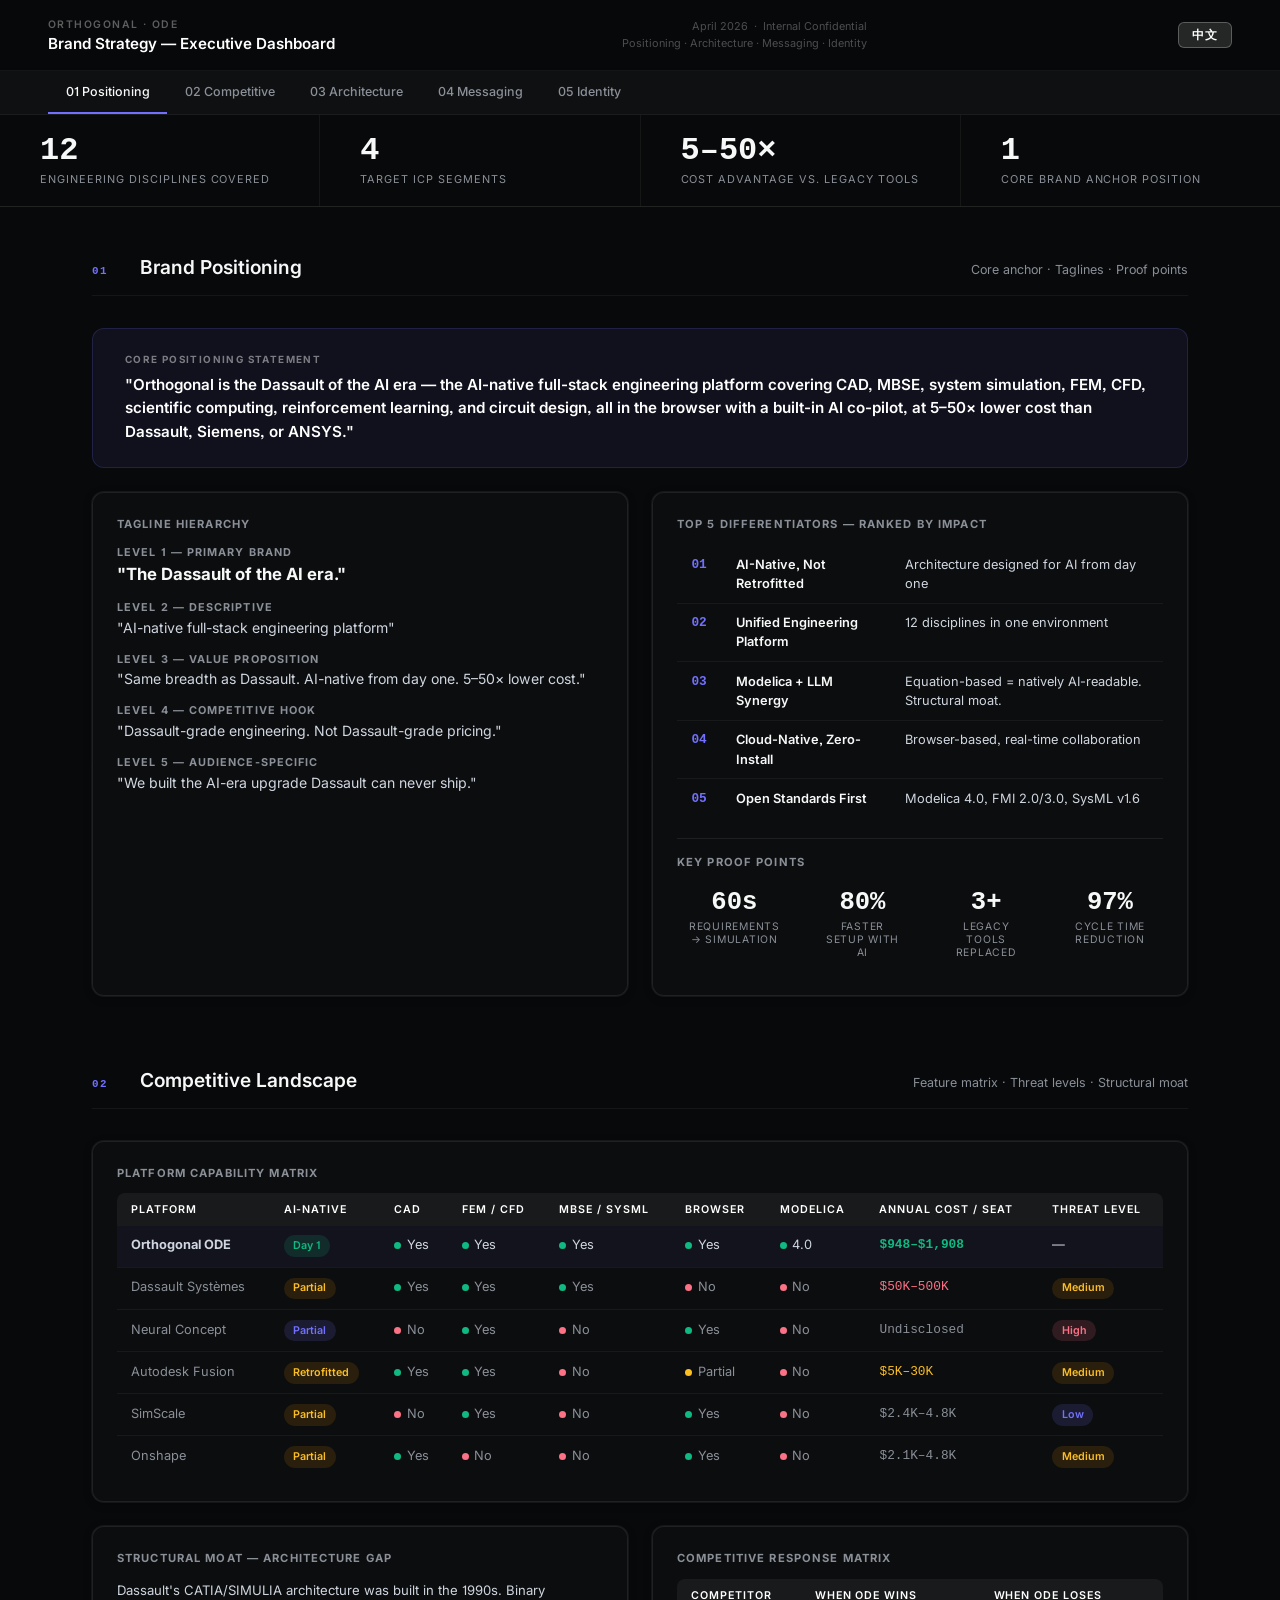
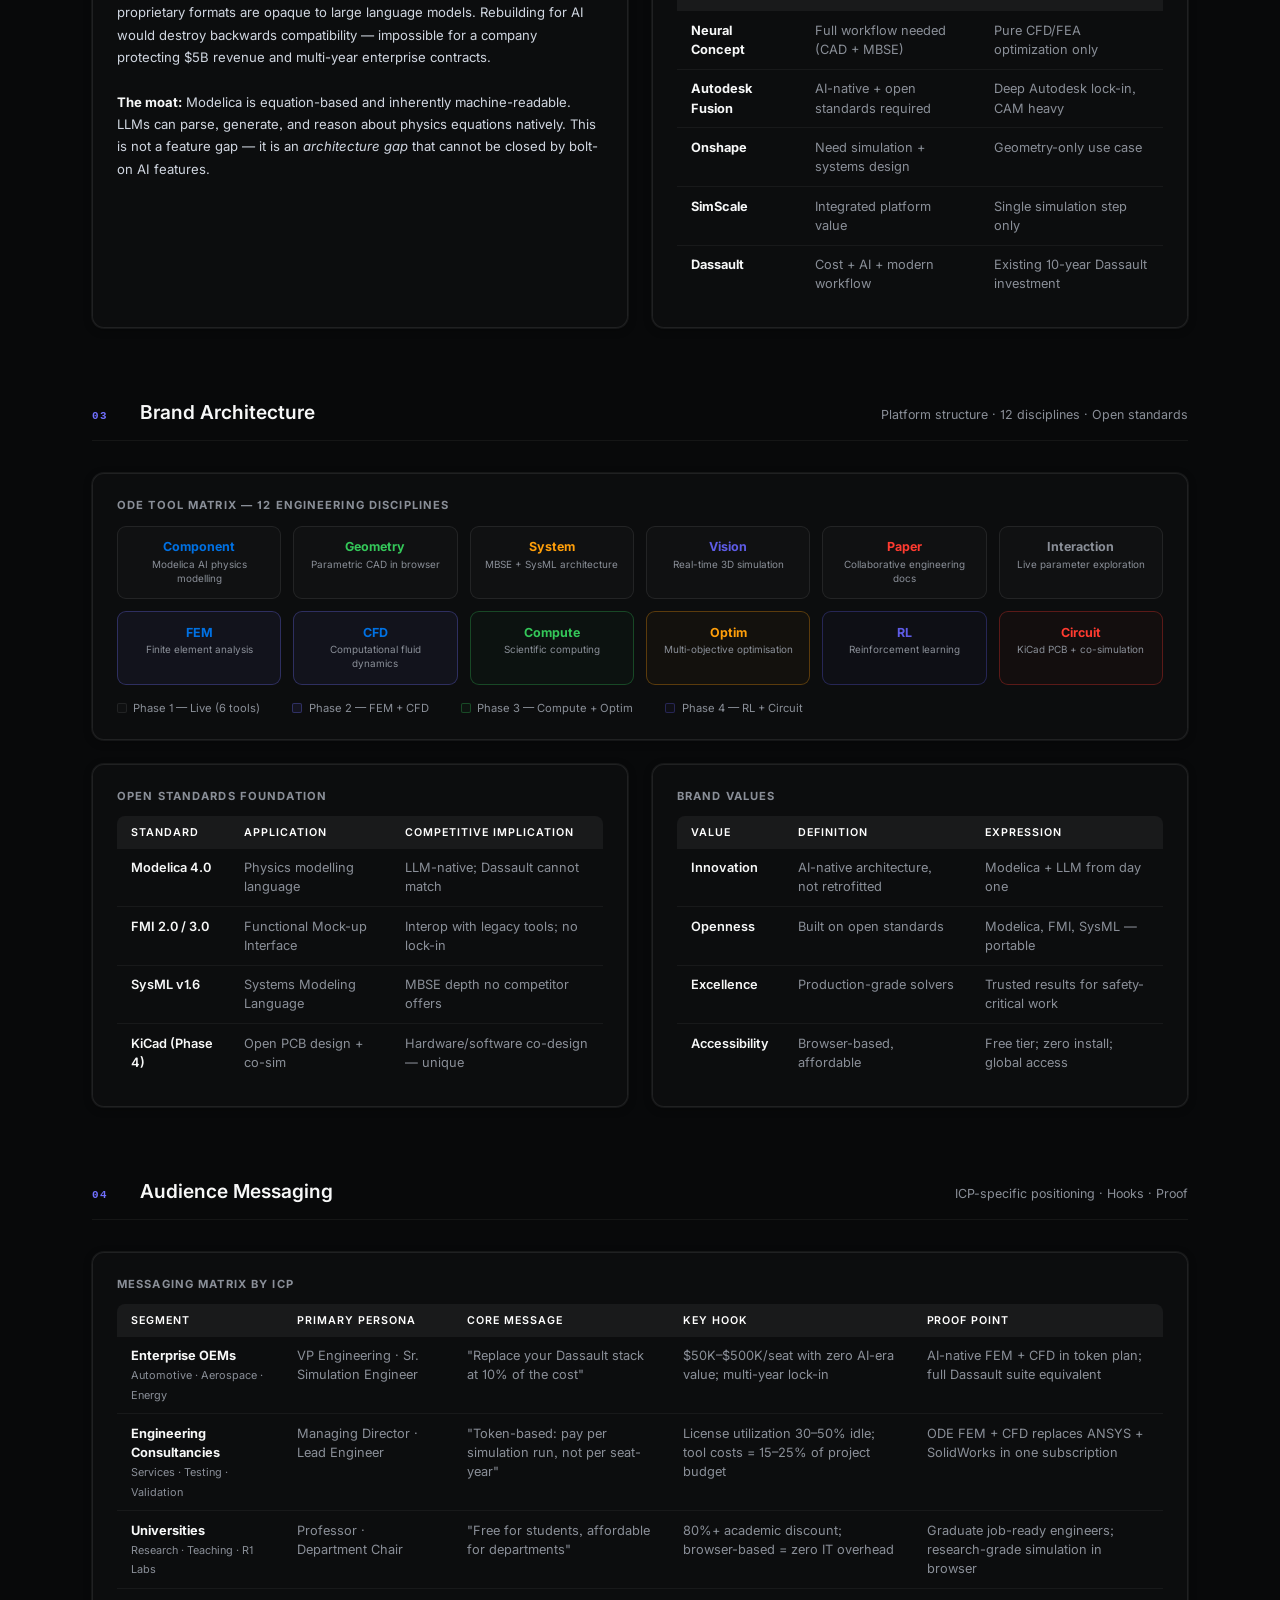
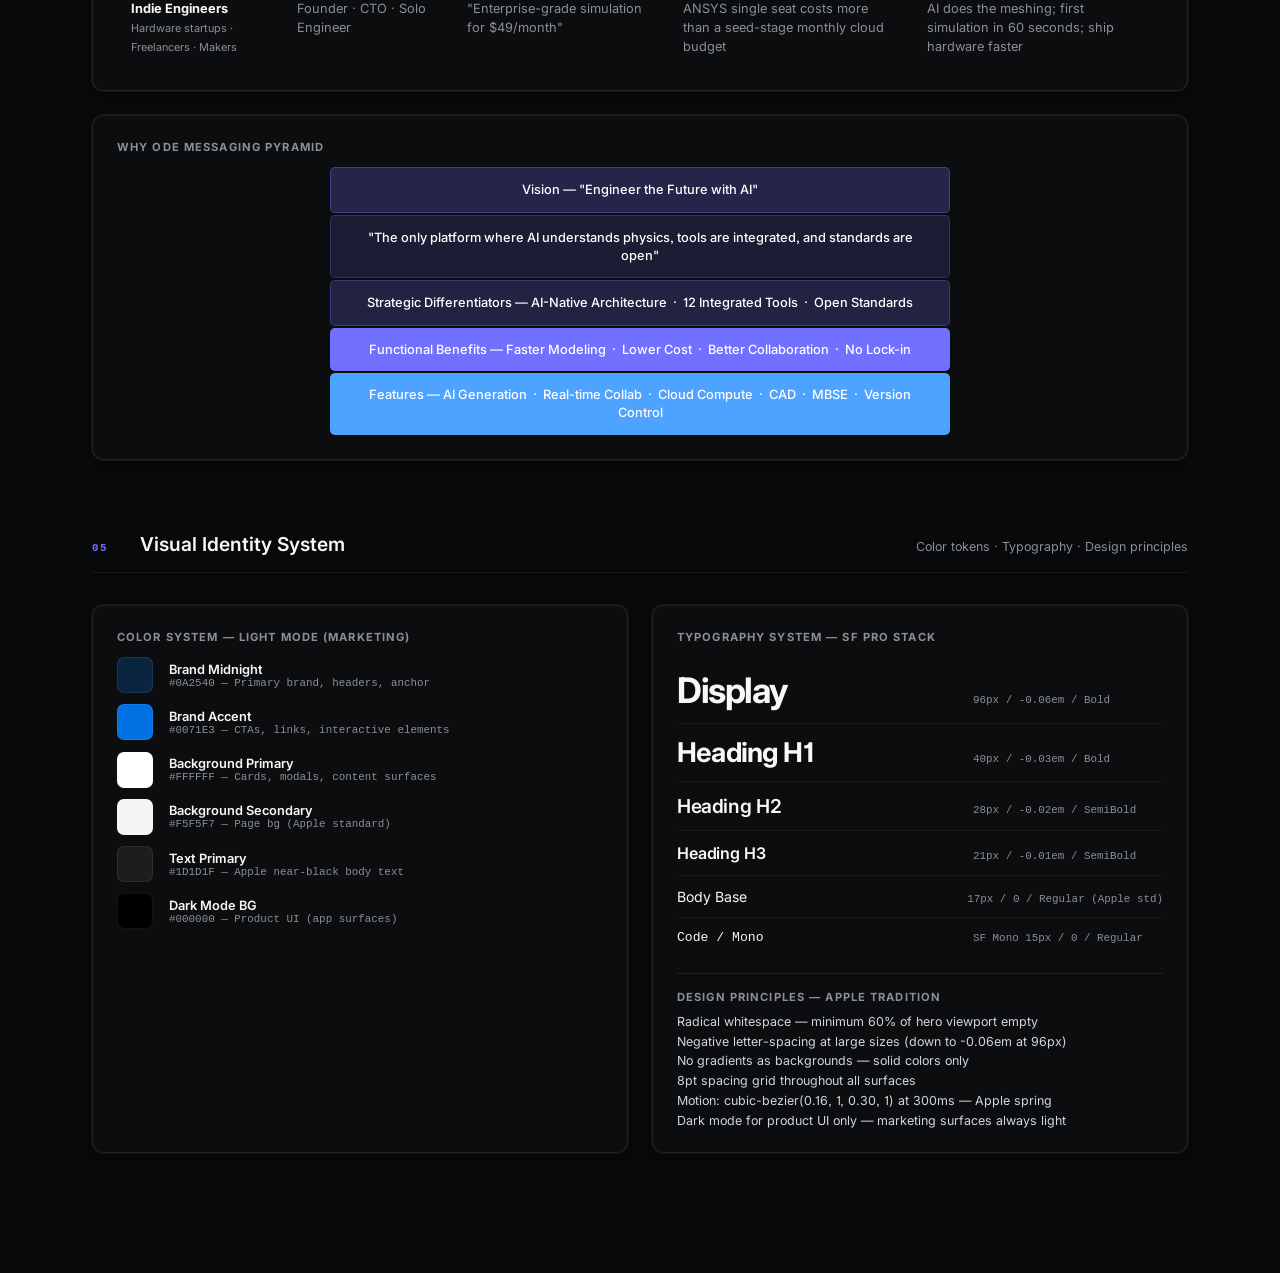
==== commit 7c6a53fd: "deck: add index hub page + migrate to Linear dark design system Creates deck/index.html as the GTM s" ====
--- a/deck/brand-dashboard.html
+++ b/deck/brand-dashboard.html
@@ -4,36 +4,50 @@
 <meta charset="UTF-8">
 <meta name="viewport" content="width=device-width, initial-scale=1.0">
 <title>ODE — Brand Strategy Dashboard</title>
+<link rel="preconnect" href="https://fonts.googleapis.com">
+<link href="https://fonts.googleapis.com/css2?family=Inter:ital,opsz,wght@0,14..32,100..900&display=swap" rel="stylesheet">
 <style>
 *,*::before,*::after{box-sizing:border-box;margin:0;padding:0}
 :root{
-  --bg:#F5F5F7;--white:#FFFFFF;--text:#1D1D1F;--text2:#6E6E73;--text3:#86868B;
-  --border:#D2D2D7;--accent:#0071E3;--midnight:#0A2540;
-  --success:#34C759;--warning:#FF9F0A;--error:#FF3B30;--ai:#5E5CE6;
-  --font:-apple-system,BlinkMacSystemFont,"SF Pro Display","Helvetica Neue",Arial,sans-serif;
-  --mono:"SF Mono","JetBrains Mono",Menlo,monospace;
-  --sh:0 2px 8px rgba(0,0,0,0.06);--shm:0 4px 16px rgba(0,0,0,0.08);
+  --bg:#08090a;
+  --white:#0f1011;
+  --text:#f7f8f8;
+  --text2:#d0d6e0;
+  --text3:#8a8f98;
+  --text4:#62666d;
+  --border:rgba(255,255,255,0.08);
+  --border-s:rgba(255,255,255,0.05);
+  --accent:#7170ff;
+  --midnight:#191a1b;
+  --success:#10b981;
+  --warning:#fbbf24;
+  --error:#fb7185;
+  --ai:#7170ff;
+  --font:'Inter',-apple-system,BlinkMacSystemFont,'SF Pro Display',sans-serif;
+  --mono:'Berkeley Mono',ui-monospace,'SF Mono',Menlo,monospace;
+  --sh:0 0 0 1px rgba(255,255,255,0.06),0 2px 8px rgba(0,0,0,0.3);
+  --shm:0 0 0 1px rgba(255,255,255,0.08),0 4px 16px rgba(0,0,0,0.4);
 }
 html{scroll-behavior:smooth}
-body{font-family:var(--font);background:var(--bg);color:var(--text);-webkit-font-smoothing:antialiased}
-
-.page-header{background:var(--midnight);color:white;padding:1.1rem 3rem;display:flex;justify-content:space-between;align-items:center;position:sticky;top:0;z-index:200}
-.ph-eyebrow{font-size:.65rem;font-weight:600;text-transform:uppercase;letter-spacing:.14em;color:rgba(255,255,255,.45);margin-bottom:.2rem}
+body{font-family:var(--font);background:var(--bg);color:var(--text);-webkit-font-smoothing:antialiased;font-feature-settings:"cv01","ss03"}
+
+.page-header{background:rgba(8,9,10,0.9);backdrop-filter:blur(20px);border-bottom:1px solid var(--border-s);color:white;padding:1.1rem 3rem;display:flex;justify-content:space-between;align-items:center;position:sticky;top:0;z-index:200}
+.ph-eyebrow{font-size:.65rem;font-weight:600;text-transform:uppercase;letter-spacing:.14em;color:rgba(255,255,255,0.35);margin-bottom:.2rem}
 .ph-title{font-size:.95rem;font-weight:600;color:white}
-.ph-meta{font-size:.68rem;color:rgba(255,255,255,.35);text-align:right;line-height:1.6}
-
-.dash-nav{background:var(--white);border-bottom:1px solid var(--border);padding:0 3rem;display:flex;position:sticky;top:52px;z-index:100;box-shadow:var(--sh);overflow-x:auto}
-.nav-item{padding:.8rem 1.1rem;font-size:.78rem;font-weight:500;color:var(--text2);text-decoration:none;border-bottom:2px solid transparent;white-space:nowrap;transition:color .2s,border-color .2s}
-.nav-item:hover{color:var(--accent)}.nav-item.active{color:var(--accent);border-bottom-color:var(--accent)}
-
-.stats-bar{display:grid;grid-template-columns:repeat(4,1fr);gap:1px;background:var(--border);border-bottom:1px solid var(--border)}
-.stat-cell{background:var(--white);padding:1.25rem 2.5rem}
-.stat-num{font-size:2rem;font-weight:700;color:var(--midnight);font-family:var(--mono);line-height:1}
+.ph-meta{font-size:.68rem;color:rgba(255,255,255,0.28);text-align:right;line-height:1.6}
+
+.dash-nav{background:#0f1011;border-bottom:1px solid var(--border-s);box-shadow:none;padding:0 3rem;display:flex;position:sticky;top:52px;z-index:100;overflow-x:auto}
+.nav-item{padding:.8rem 1.1rem;font-size:.78rem;font-weight:500;color:var(--text3);text-decoration:none;border-bottom:2px solid transparent;white-space:nowrap;transition:color .2s,border-color .2s}
+.nav-item:hover{color:var(--text);border-bottom-color:var(--accent)}.nav-item.active{color:var(--text);border-bottom-color:var(--accent)}
+
+.stats-bar{display:grid;grid-template-columns:repeat(4,1fr);gap:1px;background:var(--border-s);border-bottom:1px solid var(--border-s)}
+.stat-cell{background:#08090a;padding:1.25rem 2.5rem}
+.stat-num{font-size:2rem;font-weight:700;color:var(--text);font-family:var(--mono);line-height:1}
 .stat-lbl{font-size:.68rem;color:var(--text3);margin-top:.3rem;text-transform:uppercase;letter-spacing:.09em}
 
 .dash-main{max-width:1160px;margin:0 auto;padding:3rem 2rem}
 .section{margin-bottom:4.5rem}
-.sec-hd{display:flex;align-items:baseline;gap:1.25rem;padding-bottom:1rem;border-bottom:2px solid var(--border);margin-bottom:2rem}
+.sec-hd{display:flex;align-items:baseline;gap:1.25rem;padding-bottom:1rem;border-bottom:1px solid var(--border-s);margin-bottom:2rem}
 .sec-num{font-size:.68rem;font-weight:700;color:var(--accent);font-family:var(--mono);text-transform:uppercase;letter-spacing:.14em;min-width:28px}
 .sec-title{font-size:1.2rem;font-weight:600;color:var(--text)}
 .sec-sub{font-size:.78rem;color:var(--text3);margin-left:auto}
@@ -43,45 +57,46 @@
 .g4{display:grid;grid-template-columns:repeat(4,1fr);gap:1.1rem}
 .g6{display:grid;grid-template-columns:repeat(6,1fr);gap:.75rem}
 
-.card{background:var(--white);border:1px solid var(--border);border-radius:12px;padding:1.5rem;box-shadow:var(--sh)}
+.card{background:rgba(255,255,255,0.02);border:1px solid var(--border);border-radius:12px;padding:1.5rem;box-shadow:var(--sh);transition:background .2s}
+.card:hover{background:rgba(255,255,255,0.04)}
 .card-title{font-size:.7rem;font-weight:700;text-transform:uppercase;letter-spacing:.1em;color:var(--text3);margin-bottom:.85rem}
 
-.insight{background:var(--midnight);color:white;border-radius:12px;padding:1.5rem 2rem;margin-bottom:1.5rem}
+.insight{background:rgba(113,112,255,0.08);border:1px solid rgba(113,112,255,0.18);color:white;border-radius:12px;padding:1.5rem 2rem;margin-bottom:1.5rem}
 .ins-label{font-size:.62rem;font-weight:700;text-transform:uppercase;letter-spacing:.14em;color:rgba(255,255,255,.45);margin-bottom:.5rem}
 .ins-text{font-size:.95rem;font-weight:600;line-height:1.55;color:white}
 
 .tbl{width:100%;border-collapse:collapse;font-size:.8rem}
-.tbl th{text-align:left;padding:.6rem .9rem;background:var(--midnight);color:white;font-size:.67rem;text-transform:uppercase;letter-spacing:.09em;font-weight:600}
+.tbl th{text-align:left;padding:.6rem .9rem;background:#191a1b;color:white;font-size:.67rem;text-transform:uppercase;letter-spacing:.09em;font-weight:600}
 .tbl th:first-child{border-radius:8px 0 0 0}.tbl th:last-child{border-radius:0 8px 0 0}
-.tbl td{padding:.6rem .9rem;border-bottom:1px solid var(--border);color:var(--text2);vertical-align:top;line-height:1.5}
+.tbl td{padding:.6rem .9rem;border-bottom:1px solid var(--border-s);color:var(--text3);vertical-align:top;line-height:1.5}
 .tbl tr:last-child td{border-bottom:none}
-.tbl tr:hover td{background:rgba(0,113,227,.025)}
-.tbl .hl td{color:var(--text);font-weight:500;background:rgba(0,113,227,.04)}
+.tbl tr:hover td{background:rgba(113,112,255,0.04)}
+.tbl .hl td{background:rgba(113,112,255,0.06);color:var(--text2)}
 
 .pill{display:inline-flex;align-items:center;border-radius:999px;padding:.18rem .6rem;font-size:.67rem;font-weight:600}
-.p-blue{background:rgba(0,113,227,.1);color:var(--accent)}
-.p-green{background:rgba(52,199,89,.12);color:#28a745}
-.p-amber{background:rgba(255,159,10,.12);color:#c97a00}
-.p-red{background:rgba(255,59,48,.12);color:var(--error)}
-.p-navy{background:var(--midnight);color:white}
+.p-blue{background:rgba(113,112,255,0.15);color:var(--accent)}
+.p-green{background:rgba(16,185,129,.15);color:#10b981}
+.p-amber{background:rgba(255,159,10,.12);color:#fbbf24}
+.p-red{background:rgba(251,113,133,.15);color:var(--error)}
+.p-navy{background:rgba(255,255,255,0.07);color:var(--text2)}
 
 .dot{width:7px;height:7px;border-radius:50%;display:inline-block;margin-right:.35rem;flex-shrink:0;vertical-align:middle}
 .d-g{background:var(--success)}.d-a{background:var(--warning)}.d-r{background:var(--error)}.d-b{background:var(--accent)}
 
 .swatch{width:36px;height:36px;border-radius:7px;border:1px solid var(--border);flex-shrink:0}
 
-.tool-cell{background:var(--white);border:1px solid var(--border);border-radius:9px;padding:.8rem;text-align:center}
+.tool-cell{background:rgba(255,255,255,0.02);border:1px solid var(--border);border-radius:9px;padding:.8rem;text-align:center}
 .tc-name{font-size:.78rem;font-weight:700;margin-bottom:.2rem}
 .tc-sub{font-size:.62rem;color:var(--text3);line-height:1.4}
 
 .pyramid{display:flex;flex-direction:column;gap:2px;max-width:620px;margin:0 auto}
 .pyr-row{display:flex;align-items:center;justify-content:center;padding:.8rem 1.25rem;color:white;font-size:.8rem;font-weight:500;text-align:center;border-radius:5px;line-height:1.4}
 
-.type-row{display:flex;align-items:baseline;gap:1.5rem;padding:.75rem 0;border-bottom:1px solid var(--border)}
+.type-row{display:flex;align-items:baseline;gap:1.5rem;padding:.75rem 0;border-bottom:1px solid var(--border-s)}
 .type-row:last-child{border-bottom:none}
 
 .stat-mini{text-align:center;padding:.75rem}
-.sm-num{font-size:1.6rem;font-weight:700;color:var(--midnight);font-family:var(--mono);line-height:1}
+.sm-num{font-size:1.6rem;font-weight:700;color:var(--text);font-family:var(--mono);line-height:1}
 .sm-lbl{font-size:.65rem;color:var(--text3);margin-top:.25rem;text-transform:uppercase;letter-spacing:.07em}
 
 @media(max-width:900px){.g2,.g3,.g4{grid-template-columns:1fr}.g6{grid-template-columns:repeat(3,1fr)}.stats-bar{grid-template-columns:1fr 1fr}.dash-main{padding:1.5rem 1rem}}
@@ -134,7 +149,7 @@
         <div style="display:flex;flex-direction:column;gap:1rem">
           <div>
             <div style="font-size:.68rem;font-weight:700;text-transform:uppercase;letter-spacing:.1em;color:var(--text3);margin-bottom:.3rem" data-en="Level 1 — Primary Brand" data-zh="第一层 — 主品牌">Level 1 — Primary Brand</div>
-            <div style="font-size:1.05rem;font-weight:700;color:var(--midnight)">"The Dassault of the AI era."</div>
+            <div style="font-size:1.05rem;font-weight:700;color:var(--text)">"The Dassault of the AI era."</div>
           </div>
           <div>
             <div style="font-size:.68rem;font-weight:700;text-transform:uppercase;letter-spacing:.1em;color:var(--text3);margin-bottom:.3rem" data-en="Level 2 — Descriptive" data-zh="第二层 — 描述性定位">Level 2 — Descriptive</div>
@@ -279,7 +294,7 @@
         <div style="font-size:.82rem;color:var(--text2);line-height:1.7">
           Dassault's CATIA/SIMULIA architecture was built in the 1990s. Binary proprietary formats are opaque to large language models. Rebuilding for AI would destroy backwards compatibility — impossible for a company protecting $5B revenue and multi-year enterprise contracts.
           <br><br>
-          <strong style="color:var(--midnight)">The moat:</strong> Modelica is equation-based and inherently machine-readable. LLMs can parse, generate, and reason about physics equations natively. This is not a feature gap — it is an <em>architecture gap</em> that cannot be closed by bolt-on AI features.
+          <strong style="color:var(--text)">The moat:</strong> Modelica is equation-based and inherently machine-readable. LLMs can parse, generate, and reason about physics equations natively. This is not a feature gap — it is an <em>architecture gap</em> that cannot be closed by bolt-on AI features.
         </div>
       </div>
       <div class="card">
@@ -340,9 +355,9 @@
         <div class="tool-cell"><div class="tc-name" style="color:#FF9F0A">System</div><div class="tc-sub" data-en="MBSE + SysML architecture" data-zh="MBSE + SysML架构设计">MBSE + SysML architecture</div></div>
         <div class="tool-cell"><div class="tc-name" style="color:#5E5CE6">Vision</div><div class="tc-sub" data-en="Real-time 3D simulation" data-zh="实时3D仿真">Real-time 3D simulation</div></div>
         <div class="tool-cell"><div class="tc-name" style="color:#FF3B30">Paper</div><div class="tc-sub" data-en="Collaborative engineering docs" data-zh="协作工程文档">Collaborative engineering docs</div></div>
-        <div class="tool-cell"><div class="tc-name" style="color:#0A2540">Interaction</div><div class="tc-sub" data-en="Live parameter exploration" data-zh="实时参数探索">Live parameter exploration</div></div>
-        <div class="tool-cell" style="border-color:rgba(0,113,227,.3);background:rgba(0,113,227,.03)"><div class="tc-name" style="color:#0071E3">FEM</div><div class="tc-sub" data-en="Finite element analysis" data-zh="有限元分析">Finite element analysis</div></div>
-        <div class="tool-cell" style="border-color:rgba(0,113,227,.3);background:rgba(0,113,227,.03)"><div class="tc-name" style="color:#0071E3">CFD</div><div class="tc-sub" data-en="Computational fluid dynamics" data-zh="计算流体力学">Computational fluid dynamics</div></div>
+        <div class="tool-cell"><div class="tc-name" style="color:#8a8f98">Interaction</div><div class="tc-sub" data-en="Live parameter exploration" data-zh="实时参数探索">Live parameter exploration</div></div>
+        <div class="tool-cell" style="border-color:rgba(113,112,255,.3);background:rgba(113,112,255,.06)"><div class="tc-name" style="color:#0071E3">FEM</div><div class="tc-sub" data-en="Finite element analysis" data-zh="有限元分析">Finite element analysis</div></div>
+        <div class="tool-cell" style="border-color:rgba(113,112,255,.3);background:rgba(113,112,255,.06)"><div class="tc-name" style="color:#0071E3">CFD</div><div class="tc-sub" data-en="Computational fluid dynamics" data-zh="计算流体力学">Computational fluid dynamics</div></div>
         <div class="tool-cell" style="border-color:rgba(52,199,89,.3);background:rgba(52,199,89,.03)"><div class="tc-name" style="color:#34C759">Compute</div><div class="tc-sub" data-en="Scientific computing" data-zh="科学计算">Scientific computing</div></div>
         <div class="tool-cell" style="border-color:rgba(255,159,10,.3);background:rgba(255,159,10,.03)"><div class="tc-name" style="color:#FF9F0A">Optim</div><div class="tc-sub" data-en="Multi-objective optimisation" data-zh="多目标优化">Multi-objective optimisation</div></div>
         <div class="tool-cell" style="border-color:rgba(94,92,230,.3);background:rgba(94,92,230,.03)"><div class="tc-name" style="color:#5E5CE6">RL</div><div class="tc-sub" data-en="Reinforcement learning" data-zh="强化学习">Reinforcement learning</div></div>
@@ -350,7 +365,7 @@
       </div>
       <div style="display:flex;gap:2rem;margin-top:1rem;flex-wrap:wrap">
         <div style="display:flex;align-items:center;gap:.4rem;font-size:.7rem;color:var(--text3)"><span style="width:10px;height:10px;background:var(--white);border:1px solid var(--border);border-radius:2px;display:inline-block"></span><span data-en="Phase 1 — Live (6 tools)" data-zh="第一阶段 — 已上线（6个工具）">Phase 1 — Live (6 tools)</span></div>
-        <div style="display:flex;align-items:center;gap:.4rem;font-size:.7rem;color:var(--text3)"><span style="width:10px;height:10px;background:rgba(0,113,227,.06);border:1px solid rgba(0,113,227,.3);border-radius:2px;display:inline-block"></span><span data-en="Phase 2 — FEM + CFD" data-zh="第二阶段 — FEM + CFD">Phase 2 — FEM + CFD</span></div>
+        <div style="display:flex;align-items:center;gap:.4rem;font-size:.7rem;color:var(--text3)"><span style="width:10px;height:10px;background:rgba(113,112,255,.08);border:1px solid rgba(113,112,255,.3);border-radius:2px;display:inline-block"></span><span data-en="Phase 2 — FEM + CFD" data-zh="第二阶段 — FEM + CFD">Phase 2 — FEM + CFD</span></div>
         <div style="display:flex;align-items:center;gap:.4rem;font-size:.7rem;color:var(--text3)"><span style="width:10px;height:10px;background:rgba(52,199,89,.04);border:1px solid rgba(52,199,89,.3);border-radius:2px;display:inline-block"></span><span data-en="Phase 3 — Compute + Optim" data-zh="第三阶段 — Compute + Optim">Phase 3 — Compute + Optim</span></div>
         <div style="display:flex;align-items:center;gap:.4rem;font-size:.7rem;color:var(--text3)"><span style="width:10px;height:10px;background:rgba(94,92,230,.04);border:1px solid rgba(94,92,230,.3);border-radius:2px;display:inline-block"></span><span data-en="Phase 4 — RL + Circuit" data-zh="第四阶段 — RL + Circuit">Phase 4 — RL + Circuit</span></div>
       </div>
@@ -484,11 +499,11 @@
     <div class="card" style="margin-top:1.5rem">
       <div class="card-title" data-en="Why ODE Messaging Pyramid" data-zh="ODE价值传递金字塔">Why ODE Messaging Pyramid</div>
       <div class="pyramid" style="margin-top:.75rem">
-        <div class="pyr-row" style="background:var(--midnight)" data-en='Vision — "Engineer the Future with AI"' data-zh='愿景 — 「用AI重塑工程未来」'>Vision — "Engineer the Future with AI"</div>
-        <div class="pyr-row" style="background:#0d3060" data-en='"The only platform where AI understands physics, tools are integrated, and standards are open"' data-zh='"唯一一个AI理解物理、工具深度集成、标准完全开放的平台"'>"The only platform where AI understands physics, tools are integrated, and standards are open"</div>
-        <div class="pyr-row" style="background:#0d4090" data-en="Strategic Differentiators — AI-Native Architecture &nbsp;·&nbsp; 12 Integrated Tools &nbsp;·&nbsp; Open Standards" data-zh="战略差异化 — AI原生架构 &nbsp;·&nbsp; 12大集成工具 &nbsp;·&nbsp; 开放标准">Strategic Differentiators — AI-Native Architecture &nbsp;·&nbsp; 12 Integrated Tools &nbsp;·&nbsp; Open Standards</div>
+        <div class="pyr-row" style="background:rgba(113,112,255,0.25);border:1px solid rgba(113,112,255,0.35)" data-en='Vision — "Engineer the Future with AI"' data-zh='愿景 — 「用AI重塑工程未来」'>Vision — "Engineer the Future with AI"</div>
+        <div class="pyr-row" style="background:rgba(113,112,255,0.16);border:1px solid rgba(113,112,255,0.25)" data-en='"The only platform where AI understands physics, tools are integrated, and standards are open"' data-zh='"唯一一个AI理解物理、工具深度集成、标准完全开放的平台"'>"The only platform where AI understands physics, tools are integrated, and standards are open"</div>
+        <div class="pyr-row" style="background:rgba(113,112,255,0.22);border:1px solid rgba(113,112,255,0.30)" data-en="Strategic Differentiators — AI-Native Architecture &nbsp;·&nbsp; 12 Integrated Tools &nbsp;·&nbsp; Open Standards" data-zh="战略差异化 — AI原生架构 &nbsp;·&nbsp; 12大集成工具 &nbsp;·&nbsp; 开放标准">Strategic Differentiators — AI-Native Architecture &nbsp;·&nbsp; 12 Integrated Tools &nbsp;·&nbsp; Open Standards</div>
         <div class="pyr-row" style="background:var(--accent)" data-en="Functional Benefits — Faster Modeling &nbsp;·&nbsp; Lower Cost &nbsp;·&nbsp; Better Collaboration &nbsp;·&nbsp; No Lock-in" data-zh="功能价值 — 更快建模 &nbsp;·&nbsp; 更低成本 &nbsp;·&nbsp; 更好协作 &nbsp;·&nbsp; 无锁定">Functional Benefits — Faster Modeling &nbsp;·&nbsp; Lower Cost &nbsp;·&nbsp; Better Collaboration &nbsp;·&nbsp; No Lock-in</div>
-        <div class="pyr-row" style="background:#4da3ff;color:var(--midnight)" data-en="Features — AI Generation &nbsp;·&nbsp; Real-time Collab &nbsp;·&nbsp; Cloud Compute &nbsp;·&nbsp; CAD &nbsp;·&nbsp; MBSE &nbsp;·&nbsp; Version Control" data-zh="产品特性 — AI生成 &nbsp;·&nbsp; 实时协作 &nbsp;·&nbsp; 云端计算 &nbsp;·&nbsp; CAD &nbsp;·&nbsp; MBSE &nbsp;·&nbsp; 版本控制">Features — AI Generation &nbsp;·&nbsp; Real-time Collab &nbsp;·&nbsp; Cloud Compute &nbsp;·&nbsp; CAD &nbsp;·&nbsp; MBSE &nbsp;·&nbsp; Version Control</div>
+        <div class="pyr-row" style="background:#4da3ff;color:#fff" data-en="Features — AI Generation &nbsp;·&nbsp; Real-time Collab &nbsp;·&nbsp; Cloud Compute &nbsp;·&nbsp; CAD &nbsp;·&nbsp; MBSE &nbsp;·&nbsp; Version Control" data-zh="产品特性 — AI生成 &nbsp;·&nbsp; 实时协作 &nbsp;·&nbsp; 云端计算 &nbsp;·&nbsp; CAD &nbsp;·&nbsp; MBSE &nbsp;·&nbsp; 版本控制">Features — AI Generation &nbsp;·&nbsp; Real-time Collab &nbsp;·&nbsp; Cloud Compute &nbsp;·&nbsp; CAD &nbsp;·&nbsp; MBSE &nbsp;·&nbsp; Version Control</div>
       </div>
     </div>
   </section>
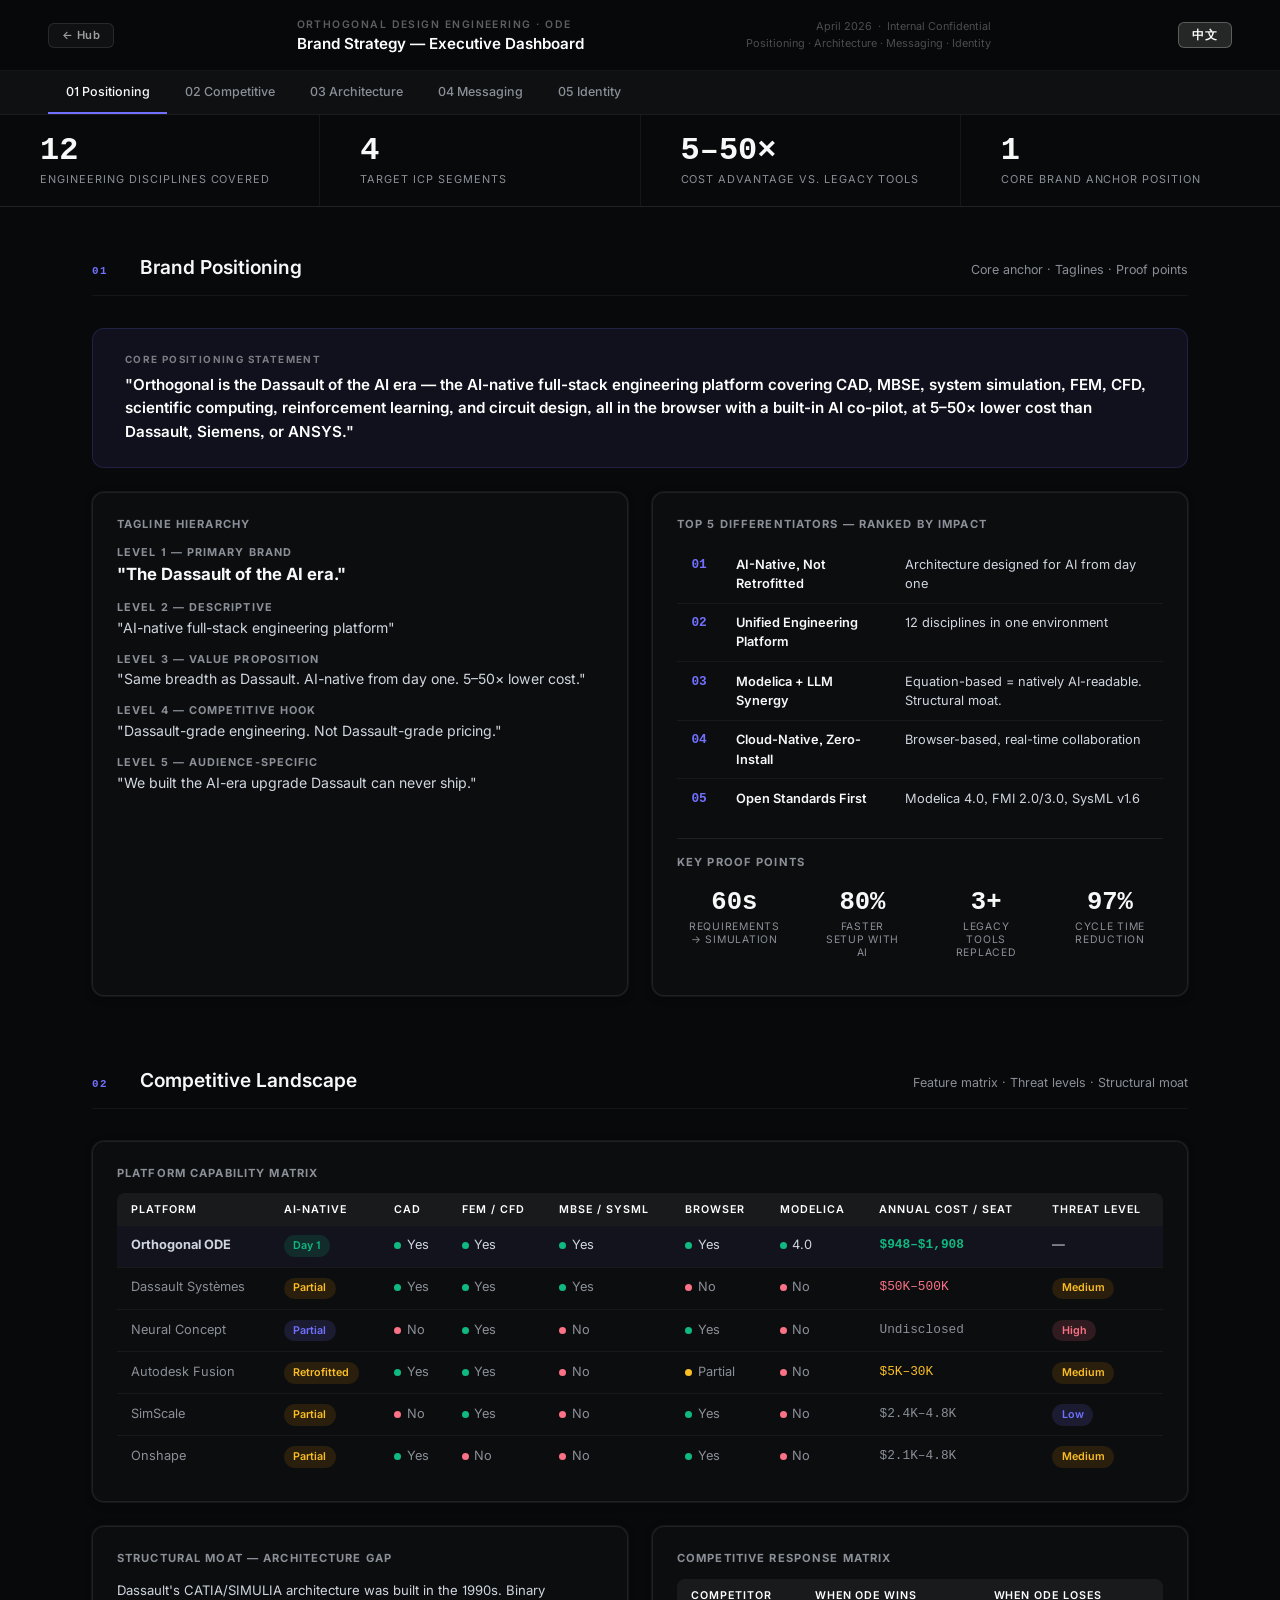
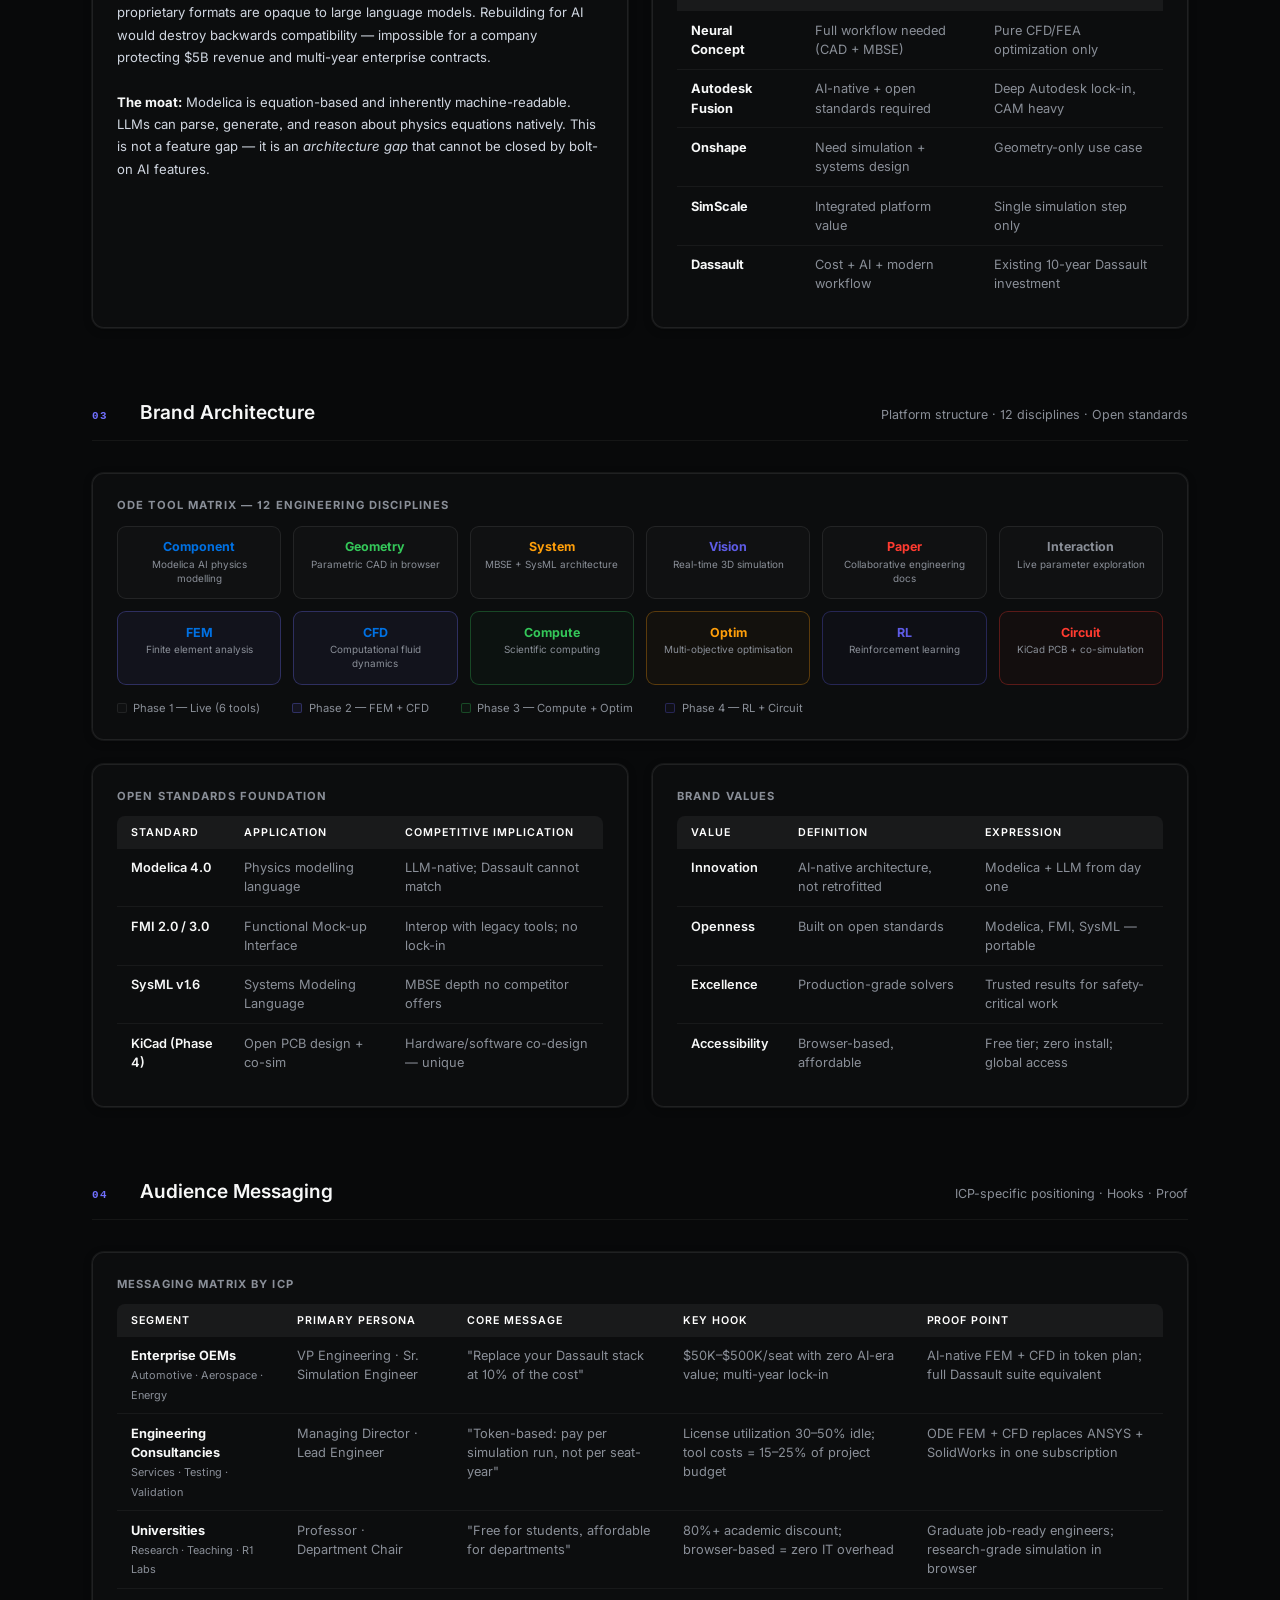
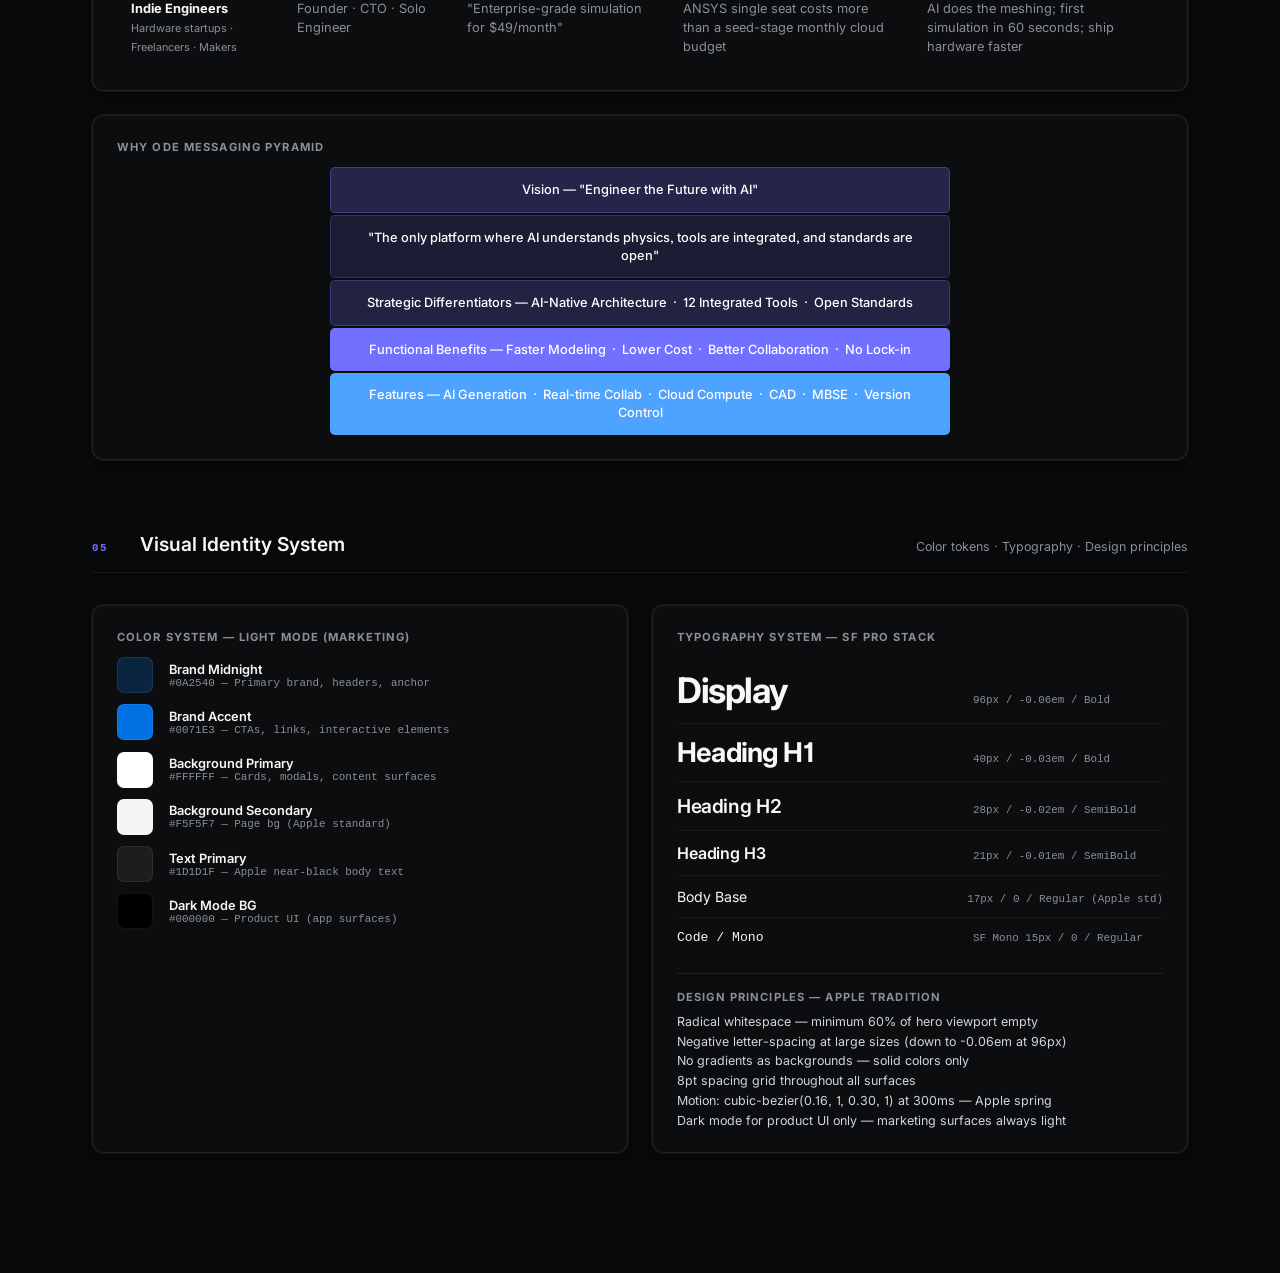
==== commit d39ed086: "deck: rename to Orthogonal Design Engineering + add back-to-hub nav - ODE now stands for Orthogonal " ====
--- a/deck/brand-dashboard.html
+++ b/deck/brand-dashboard.html
@@ -105,8 +105,9 @@
 <body>
 
 <div class="page-header" style="display:flex;align-items:center">
+  <a href="index.html" style="padding:.28rem .8rem;background:rgba(255,255,255,.04);color:rgba(255,255,255,.6);border:1px solid rgba(255,255,255,.1);border-radius:6px;font-size:.7rem;font-weight:590;text-decoration:none;letter-spacing:.04em;flex-shrink:0;margin-right:1.25rem;white-space:nowrap;transition:background .18s,color .18s" onmouseover="this.style.background='rgba(255,255,255,.09)';this.style.color='rgba(255,255,255,.9)'" onmouseout="this.style.background='rgba(255,255,255,.04)';this.style.color='rgba(255,255,255,.6)'" data-en="← Hub" data-zh="← 主页">← Hub</a>
   <div>
-    <div class="ph-eyebrow">Orthogonal · ODE</div>
+    <div class="ph-eyebrow">Orthogonal Design Engineering · ODE</div>
     <div class="ph-title" data-en="Brand Strategy — Executive Dashboard" data-zh="品牌策略 — 管理层仪表板">Brand Strategy — Executive Dashboard</div>
   </div>
   <div class="ph-meta" data-en="April 2026 &nbsp;·&nbsp; Internal Confidential<br>Positioning · Architecture · Messaging · Identity" data-zh="2026年4月 &nbsp;·&nbsp; 内部保密文件<br>定位 · 架构 · 消息传递 · 视觉识别">April 2026 &nbsp;·&nbsp; Internal Confidential<br>Positioning · Architecture · Messaging · Identity</div>
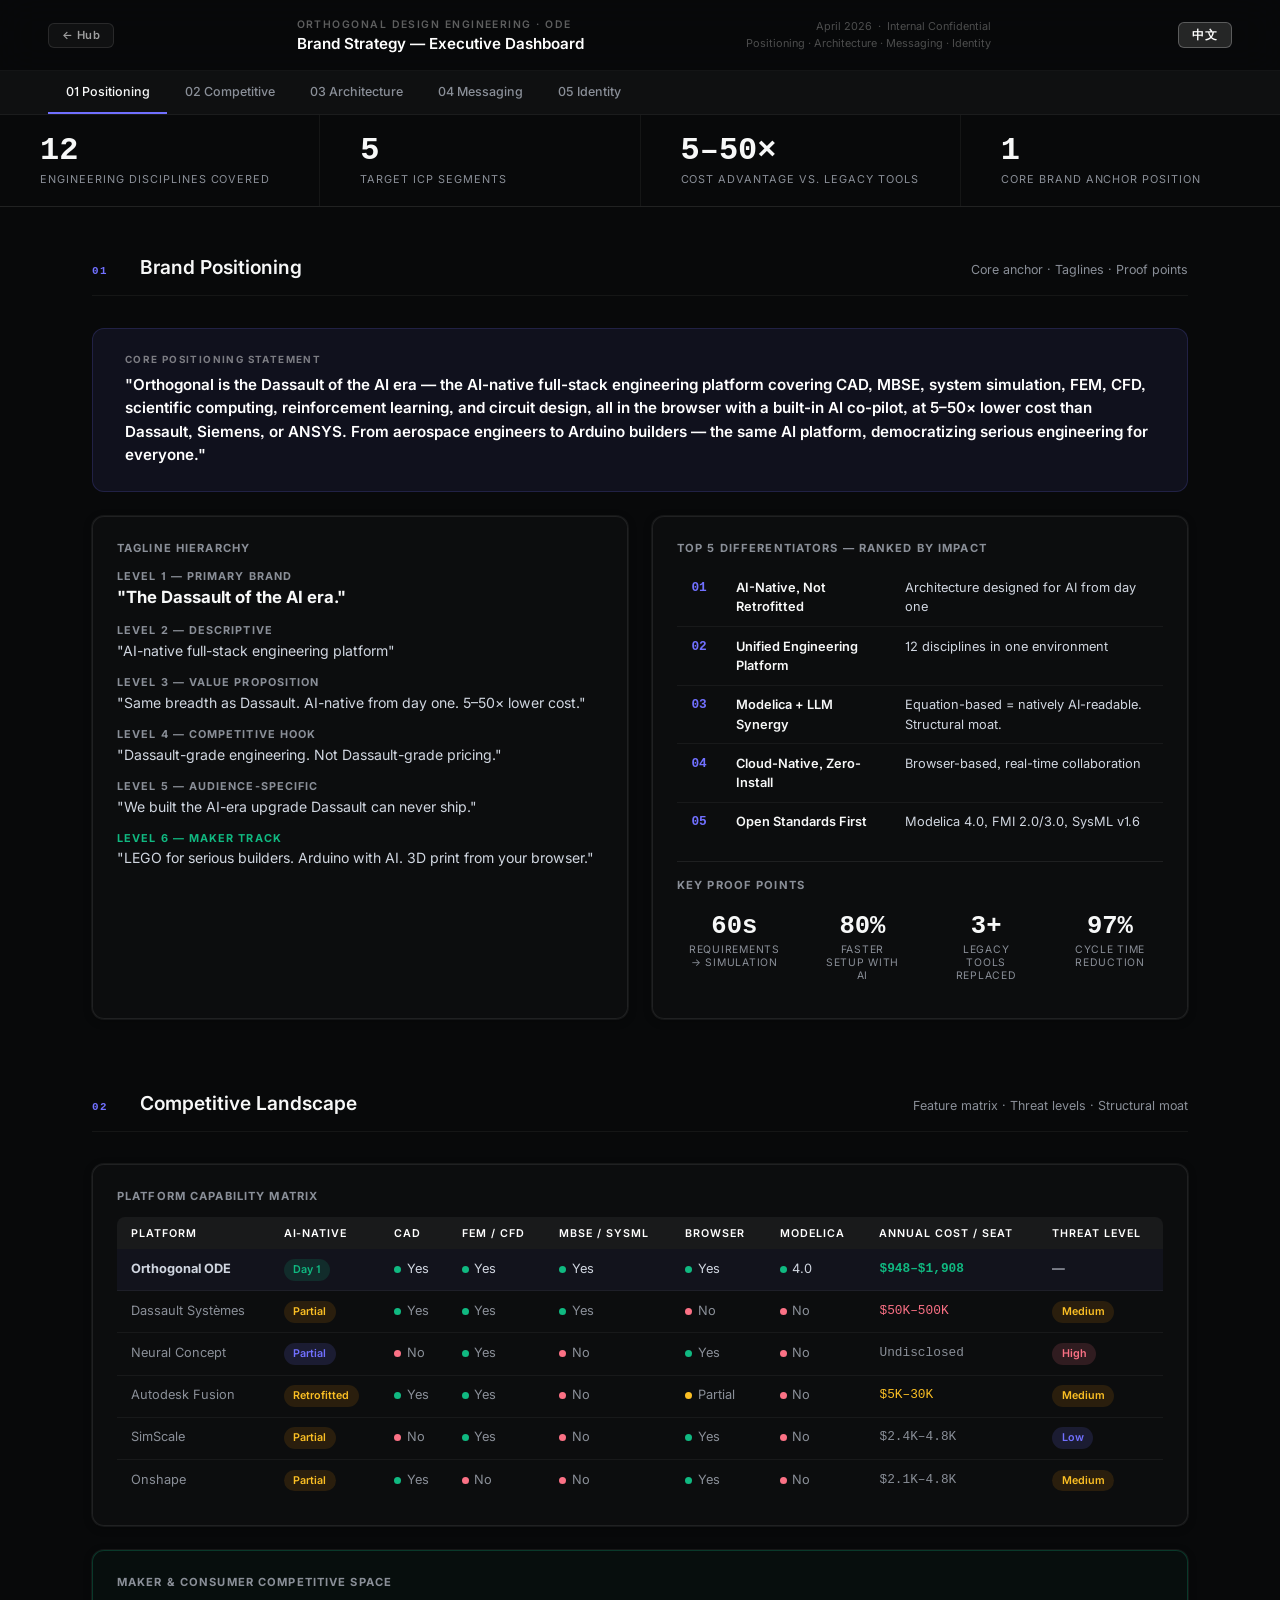
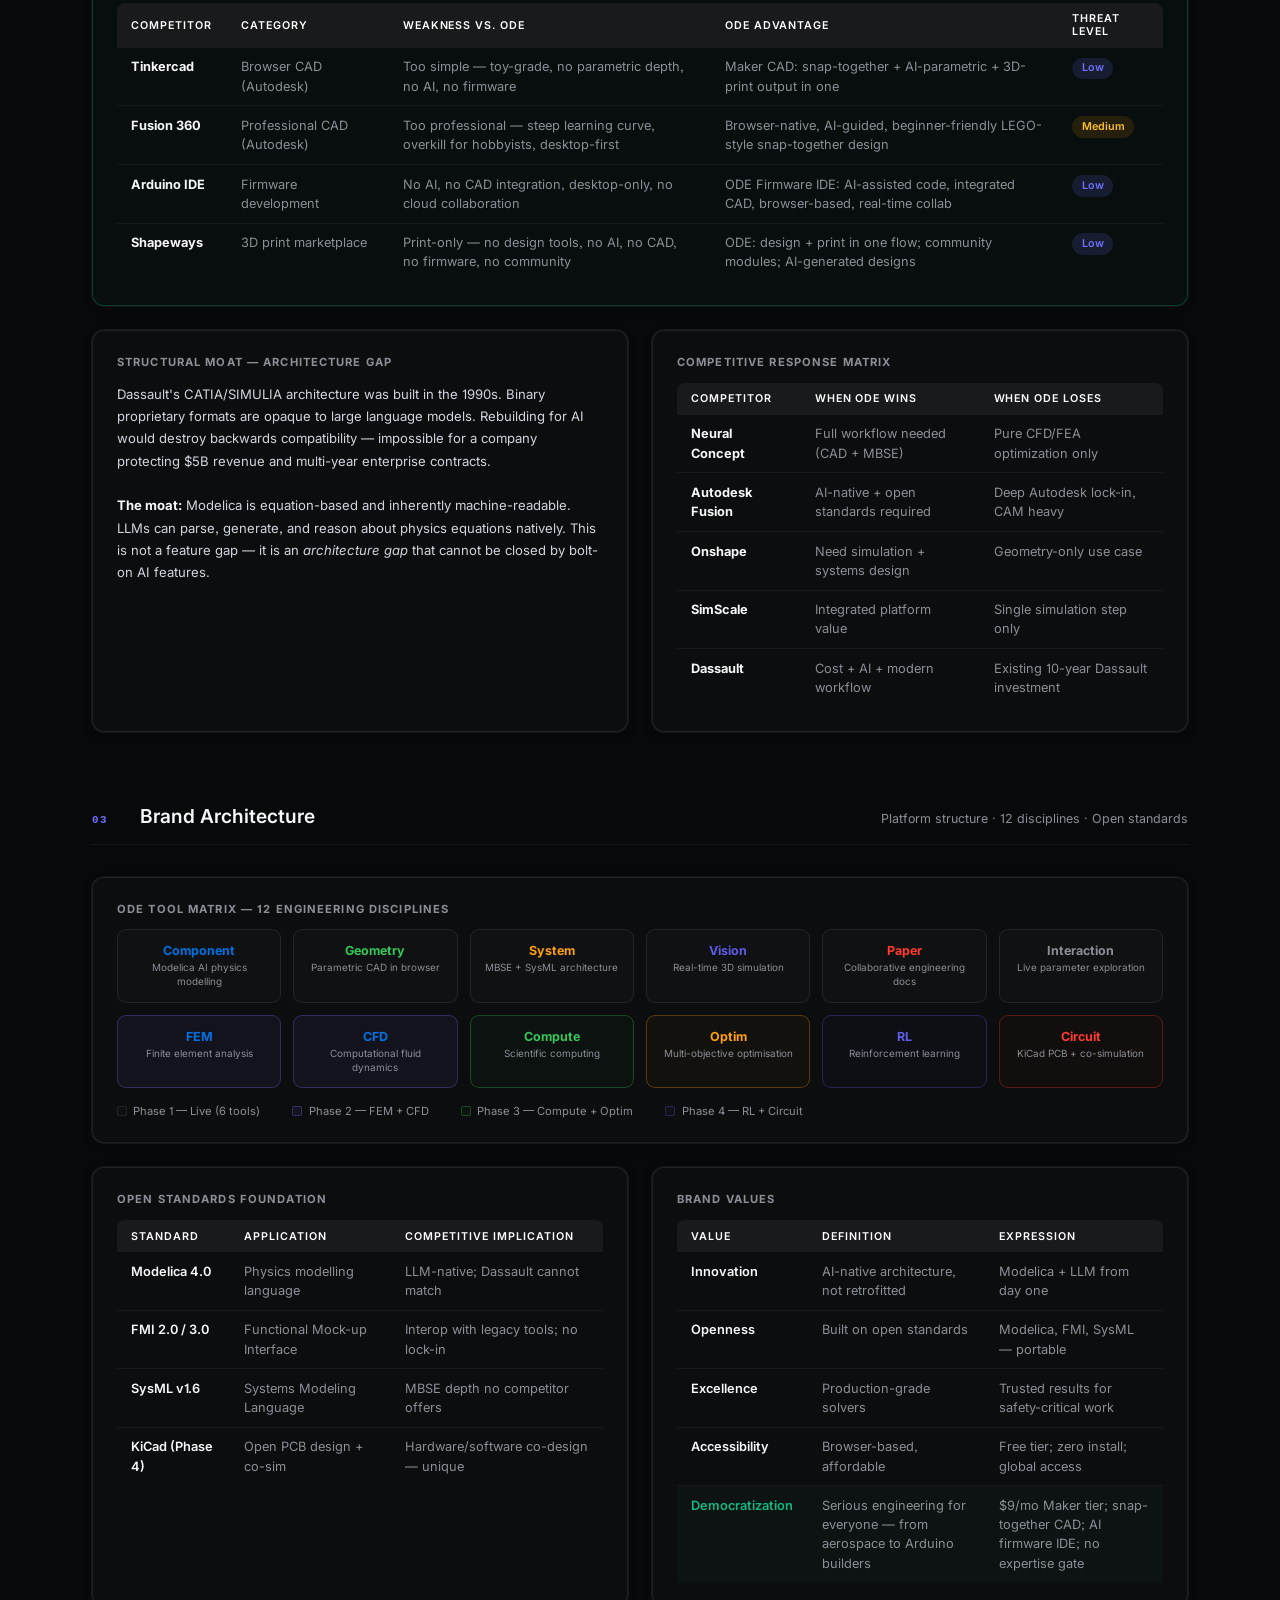
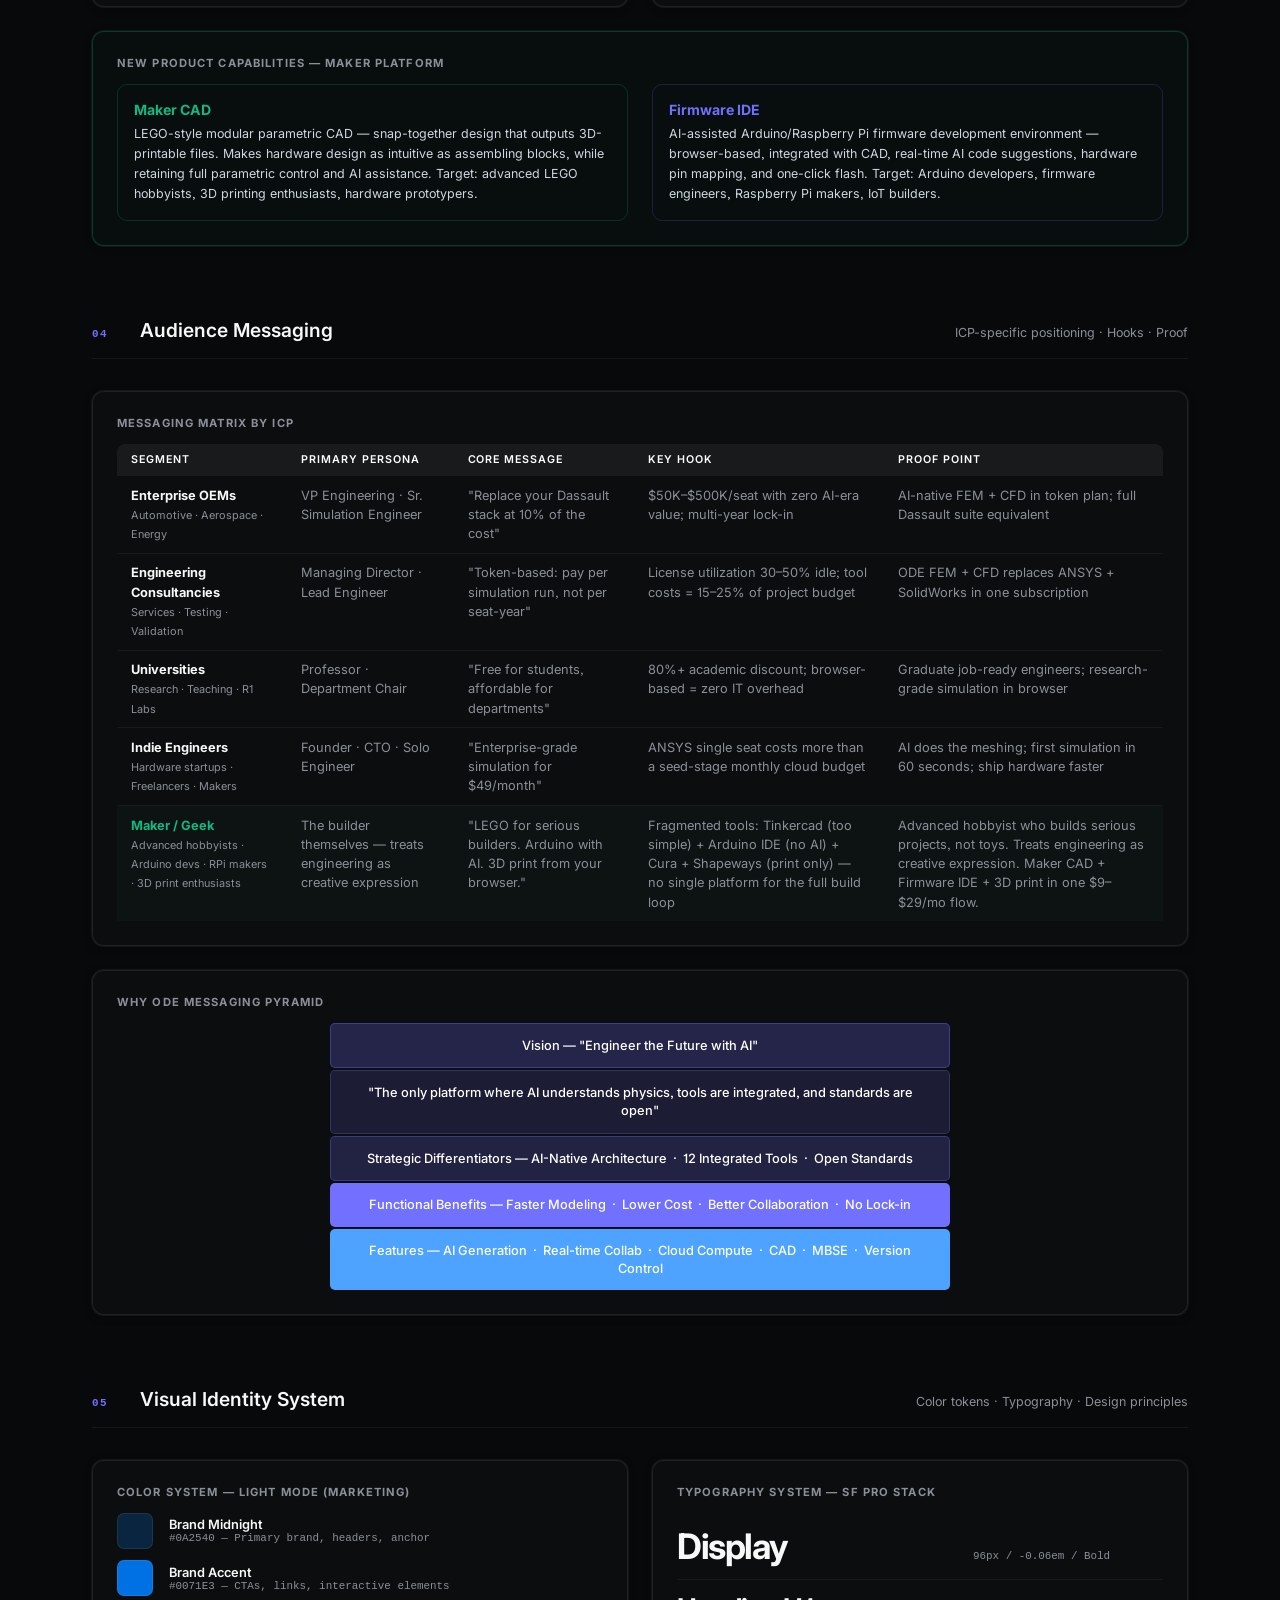
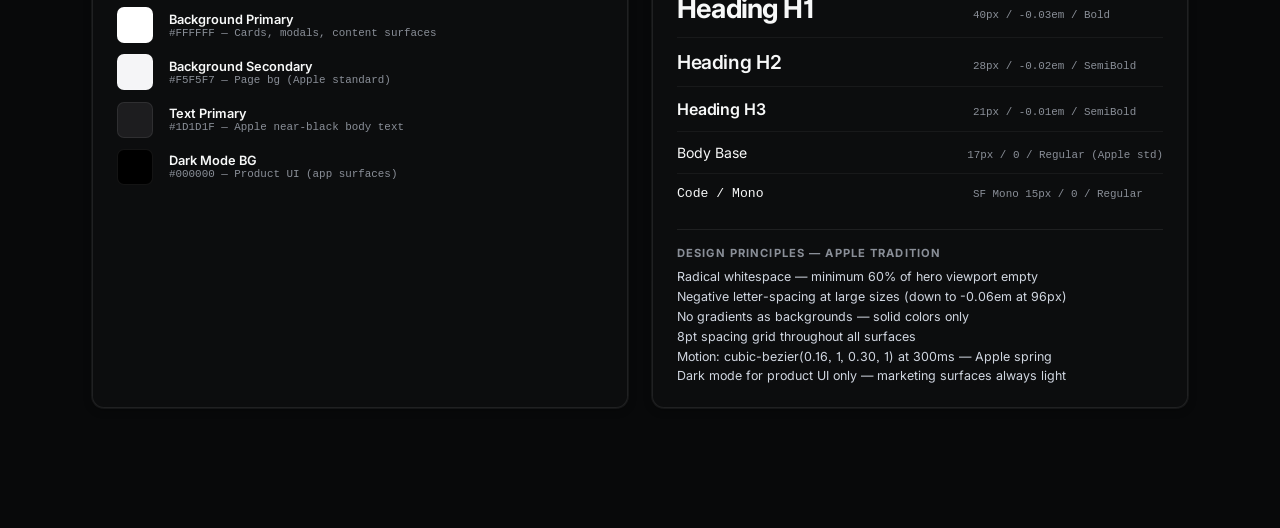
==== commit c1daf43a: "feat: expand business model to maker/consumer market alongside enterprise Adds hobbyist/geek audienc" ====
--- a/deck/brand-dashboard.html
+++ b/deck/brand-dashboard.html
@@ -124,7 +124,7 @@
 
 <div class="stats-bar">
   <div class="stat-cell"><div class="stat-num">12</div><div class="stat-lbl" data-en="Engineering disciplines covered" data-zh="工程学科覆盖">Engineering disciplines covered</div></div>
-  <div class="stat-cell"><div class="stat-num">4</div><div class="stat-lbl" data-en="Target ICP segments" data-zh="目标客户画像数量">Target ICP segments</div></div>
+  <div class="stat-cell"><div class="stat-num">5</div><div class="stat-lbl" data-en="Target ICP segments" data-zh="目标客户画像数量">Target ICP segments</div></div>
   <div class="stat-cell"><div class="stat-num">5–50×</div><div class="stat-lbl" data-en="Cost advantage vs. legacy tools" data-zh="相比传统工具的成本优势">Cost advantage vs. legacy tools</div></div>
   <div class="stat-cell"><div class="stat-num">1</div><div class="stat-lbl" data-en="Core brand anchor position" data-zh="核心品牌锚点定位">Core brand anchor position</div></div>
 </div>
@@ -141,7 +141,7 @@
 
     <div class="insight">
       <div class="ins-label" data-en="Core Positioning Statement" data-zh="核心定位声明">Core Positioning Statement</div>
-      <div class="ins-text" data-en='"Orthogonal is the Dassault of the AI era — the AI-native full-stack engineering platform covering CAD, MBSE, system simulation, FEM, CFD, scientific computing, reinforcement learning, and circuit design, all in the browser with a built-in AI co-pilot, at 5–50× lower cost than Dassault, Siemens, or ANSYS."' data-zh='"Orthogonal 是AI时代的Dassault — AI原生全栈工程平台，涵盖CAD、MBSE、系统仿真、FEM、CFD、科学计算、强化学习和电路设计，全部在浏览器中运行，内置AI协驾，成本比Dassault、Siemens或ANSYS低5–50倍。"'>"Orthogonal is the Dassault of the AI era — the AI-native full-stack engineering platform covering CAD, MBSE, system simulation, FEM, CFD, scientific computing, reinforcement learning, and circuit design, all in the browser with a built-in AI co-pilot, at 5–50× lower cost than Dassault, Siemens, or ANSYS."</div>
+      <div class="ins-text" data-en='"Orthogonal is the Dassault of the AI era — the AI-native full-stack engineering platform covering CAD, MBSE, system simulation, FEM, CFD, scientific computing, reinforcement learning, and circuit design, all in the browser with a built-in AI co-pilot, at 5–50× lower cost than Dassault, Siemens, or ANSYS. From aerospace engineers to Arduino builders — the same AI platform, democratizing serious engineering for everyone."' data-zh='"Orthogonal 是AI时代的Dassault — AI原生全栈工程平台，涵盖CAD、MBSE、系统仿真、FEM、CFD、科学计算、强化学习和电路设计，全部在浏览器中运行，内置AI协驾，成本比Dassault、Siemens或ANSYS低5–50倍。从航空航天工程师到Arduino开发者——同一AI平台，让严肃工程面向所有人。"'>"Orthogonal is the Dassault of the AI era — the AI-native full-stack engineering platform covering CAD, MBSE, system simulation, FEM, CFD, scientific computing, reinforcement learning, and circuit design, all in the browser with a built-in AI co-pilot, at 5–50× lower cost than Dassault, Siemens, or ANSYS. From aerospace engineers to Arduino builders — the same AI platform, democratizing serious engineering for everyone."</div>
     </div>
 
     <div class="g2">
@@ -167,6 +167,10 @@
           <div>
             <div style="font-size:.68rem;font-weight:700;text-transform:uppercase;letter-spacing:.1em;color:var(--text3);margin-bottom:.3rem" data-en="Level 5 — Audience-Specific" data-zh="第五层 — 受众专属">Level 5 — Audience-Specific</div>
             <div style="font-size:.88rem;color:var(--text2)">"We built the AI-era upgrade Dassault can never ship."</div>
+          </div>
+          <div>
+            <div style="font-size:.68rem;font-weight:700;text-transform:uppercase;letter-spacing:.1em;color:var(--success);margin-bottom:.3rem" data-en="Level 6 — Maker Track" data-zh="第六层 — 创客专属">Level 6 — Maker Track</div>
+            <div style="font-size:.88rem;color:var(--text2)" data-en='"LEGO for serious builders. Arduino with AI. 3D print from your browser."' data-zh='"认真创客的LEGO。AI赋能的Arduino。从浏览器直接3D打印。"'>"LEGO for serious builders. Arduino with AI. 3D print from your browser."</div>
           </div>
         </div>
       </div>
@@ -289,6 +293,51 @@
       </table>
     </div>
 
+    <div class="card" style="margin-top:1.5rem;border-color:rgba(16,185,129,.25);background:rgba(16,185,129,.03)">
+      <div class="card-title" data-en="Maker &amp; Consumer Competitive Space" data-zh="创客与消费者竞争格局">Maker &amp; Consumer Competitive Space</div>
+      <table class="tbl" style="margin-top:.5rem">
+        <thead>
+          <tr>
+            <th data-en="Competitor" data-zh="竞争对手">Competitor</th>
+            <th data-en="Category" data-zh="类别">Category</th>
+            <th data-en="Weakness vs. ODE" data-zh="相对ODE的弱点">Weakness vs. ODE</th>
+            <th data-en="ODE Advantage" data-zh="ODE优势">ODE Advantage</th>
+            <th data-en="Threat Level" data-zh="威胁等级">Threat Level</th>
+          </tr>
+        </thead>
+        <tbody>
+          <tr>
+            <td><strong style="color:var(--text)">Tinkercad</strong></td>
+            <td data-en="Browser CAD (Autodesk)" data-zh="浏览器CAD（Autodesk）">Browser CAD (Autodesk)</td>
+            <td data-en="Too simple — toy-grade, no parametric depth, no AI, no firmware" data-zh="过于简单 — 玩具级，无参数化深度，无AI，无固件">Too simple — toy-grade, no parametric depth, no AI, no firmware</td>
+            <td data-en="Maker CAD: snap-together + AI-parametric + 3D-print output in one" data-zh="Maker CAD：积木拼合 + AI参数化 + 3D打印输出一体化">Maker CAD: snap-together + AI-parametric + 3D-print output in one</td>
+            <td><span class="pill p-blue">Low</span></td>
+          </tr>
+          <tr>
+            <td><strong style="color:var(--text)">Fusion 360</strong></td>
+            <td data-en="Professional CAD (Autodesk)" data-zh="专业CAD（Autodesk）">Professional CAD (Autodesk)</td>
+            <td data-en="Too professional — steep learning curve, overkill for hobbyists, desktop-first" data-zh="过于专业 — 学习曲线陡峭，对爱好者过度复杂，桌面优先">Too professional — steep learning curve, overkill for hobbyists, desktop-first</td>
+            <td data-en="Browser-native, AI-guided, beginner-friendly LEGO-style snap-together design" data-zh="浏览器原生，AI引导，适合初学者的LEGO式积木设计">Browser-native, AI-guided, beginner-friendly LEGO-style snap-together design</td>
+            <td><span class="pill p-amber">Medium</span></td>
+          </tr>
+          <tr>
+            <td><strong style="color:var(--text)">Arduino IDE</strong></td>
+            <td data-en="Firmware development" data-zh="固件开发">Firmware development</td>
+            <td data-en="No AI, no CAD integration, desktop-only, no cloud collaboration" data-zh="无AI，无CAD集成，仅桌面端，无云端协作">No AI, no CAD integration, desktop-only, no cloud collaboration</td>
+            <td data-en="ODE Firmware IDE: AI-assisted code, integrated CAD, browser-based, real-time collab" data-zh="ODE固件IDE：AI辅助编程，集成CAD，浏览器端，实时协作">ODE Firmware IDE: AI-assisted code, integrated CAD, browser-based, real-time collab</td>
+            <td><span class="pill p-blue">Low</span></td>
+          </tr>
+          <tr>
+            <td><strong style="color:var(--text)">Shapeways</strong></td>
+            <td data-en="3D print marketplace" data-zh="3D打印市场">3D print marketplace</td>
+            <td data-en="Print-only — no design tools, no AI, no CAD, no firmware, no community" data-zh="仅打印 — 无设计工具，无AI，无CAD，无固件，无社区">Print-only — no design tools, no AI, no CAD, no firmware, no community</td>
+            <td data-en="ODE: design + print in one flow; community modules; AI-generated designs" data-zh="ODE：设计与打印一体化；社区模块；AI生成设计">ODE: design + print in one flow; community modules; AI-generated designs</td>
+            <td><span class="pill p-blue">Low</span></td>
+          </tr>
+        </tbody>
+      </table>
+    </div>
+
     <div class="g2" style="margin-top:1.5rem">
       <div class="card">
         <div class="card-title" data-en="Structural Moat — Architecture Gap" data-zh="结构性护城河 — 架构鸿沟">Structural Moat — Architecture Gap</div>
@@ -438,8 +487,27 @@
               <td data-en="Browser-based, affordable" data-zh="浏览器端，价格普惠">Browser-based, affordable</td>
               <td data-en="Free tier; zero install; global access" data-zh="免费层级；零安装；全球可用">Free tier; zero install; global access</td>
             </tr>
+            <tr style="background:rgba(16,185,129,.04)">
+              <td style="font-weight:600;color:var(--success)" data-en="Democratization" data-zh="民主化工程">Democratization</td>
+              <td data-en="Serious engineering for everyone — from aerospace to Arduino builders" data-zh="面向所有人的严肃工程 — 从航空航天到Arduino开发者">Serious engineering for everyone — from aerospace to Arduino builders</td>
+              <td data-en="$9/mo Maker tier; snap-together CAD; AI firmware IDE; no expertise gate" data-zh="$9/月创客层级；积木式CAD；AI固件IDE；无专业门槛">$9/mo Maker tier; snap-together CAD; AI firmware IDE; no expertise gate</td>
+            </tr>
           </tbody>
         </table>
+      </div>
+    </div>
+
+    <div class="card" style="margin-top:1.5rem;border-color:rgba(16,185,129,.25);background:rgba(16,185,129,.03)">
+      <div class="card-title" data-en="New Product Capabilities — Maker Platform" data-zh="新产品能力 — 创客平台">New Product Capabilities — Maker Platform</div>
+      <div class="g2" style="margin-top:.75rem">
+        <div style="border:1px solid rgba(16,185,129,.2);border-radius:10px;padding:1rem">
+          <div style="font-size:.88rem;font-weight:700;color:var(--success);margin-bottom:.4rem" data-en="Maker CAD" data-zh="Maker CAD">Maker CAD</div>
+          <div style="font-size:.78rem;color:var(--text2);line-height:1.6" data-en="LEGO-style modular parametric CAD — snap-together design that outputs 3D-printable files. Makes hardware design as intuitive as assembling blocks, while retaining full parametric control and AI assistance. Target: advanced LEGO hobbyists, 3D printing enthusiasts, hardware prototypers." data-zh="LEGO式模块化参数化CAD——积木拼合设计，直接输出3D打印文件。让硬件设计像拼积木一样直觉化，同时保留完整参数控制和AI辅助。目标用户：高级LEGO爱好者、3D打印发烧友、硬件原型开发者。">LEGO-style modular parametric CAD — snap-together design that outputs 3D-printable files. Makes hardware design as intuitive as assembling blocks, while retaining full parametric control and AI assistance. Target: advanced LEGO hobbyists, 3D printing enthusiasts, hardware prototypers.</div>
+        </div>
+        <div style="border:1px solid rgba(113,112,255,.2);border-radius:10px;padding:1rem">
+          <div style="font-size:.88rem;font-weight:700;color:var(--accent);margin-bottom:.4rem" data-en="Firmware IDE" data-zh="固件IDE">Firmware IDE</div>
+          <div style="font-size:.78rem;color:var(--text2);line-height:1.6" data-en="AI-assisted Arduino/Raspberry Pi firmware development environment — browser-based, integrated with CAD, real-time AI code suggestions, hardware pin mapping, and one-click flash. Target: Arduino developers, firmware engineers, Raspberry Pi makers, IoT builders." data-zh="AI辅助Arduino/Raspberry Pi固件开发环境——浏览器端，与CAD集成，实时AI代码建议，硬件引脚映射，一键烧录。目标用户：Arduino开发者、固件工程师、Raspberry Pi创客、IoT构建者。">AI-assisted Arduino/Raspberry Pi firmware development environment — browser-based, integrated with CAD, real-time AI code suggestions, hardware pin mapping, and one-click flash. Target: Arduino developers, firmware engineers, Raspberry Pi makers, IoT builders.</div>
+        </div>
       </div>
     </div>
   </section>
@@ -492,6 +560,13 @@
             <td data-en='"Enterprise-grade simulation for $49/month"' data-zh='"$49/月的企业级仿真"'>"Enterprise-grade simulation for $49/month"</td>
             <td data-en="ANSYS single seat costs more than a seed-stage monthly cloud budget" data-zh="ANSYS单席位费用超过种子期月度云预算">ANSYS single seat costs more than a seed-stage monthly cloud budget</td>
             <td data-en="AI does the meshing; first simulation in 60 seconds; ship hardware faster" data-zh="AI自动网格划分；60秒内完成首次仿真；更快交付硬件">AI does the meshing; first simulation in 60 seconds; ship hardware faster</td>
+          </tr>
+          <tr style="background:rgba(16,185,129,.04)">
+            <td data-en='<strong style="color:var(--success)">Maker / Geek</strong><br><span style="font-size:.68rem;color:var(--text3)">Advanced hobbyists · Arduino devs · RPi makers · 3D print enthusiasts</span>' data-zh='<strong style="color:var(--success)">创客 / 极客</strong><br><span style="font-size:.68rem;color:var(--text3)">高级爱好者 · Arduino开发者 · RPi创客 · 3D打印发烧友</span>'><strong style="color:var(--success)">Maker / Geek</strong><br><span style="font-size:.68rem;color:var(--text3)">Advanced hobbyists · Arduino devs · RPi makers · 3D print enthusiasts</span></td>
+            <td data-en="The builder themselves — treats engineering as creative expression" data-zh="创客本人 — 将工程视为创意表达">The builder themselves — treats engineering as creative expression</td>
+            <td data-en='"LEGO for serious builders. Arduino with AI. 3D print from your browser."' data-zh='"认真创客的LEGO。AI赋能的Arduino。从浏览器直接3D打印。"'>"LEGO for serious builders. Arduino with AI. 3D print from your browser."</td>
+            <td data-en="Fragmented tools: Tinkercad (too simple) + Arduino IDE (no AI) + Cura + Shapeways (print only) — no single platform for the full build loop" data-zh="工具碎片化：Tinkercad（太简单）+ Arduino IDE（无AI）+ Cura + Shapeways（仅打印）——没有覆盖完整构建闭环的单一平台">Fragmented tools: Tinkercad (too simple) + Arduino IDE (no AI) + Cura + Shapeways (print only) — no single platform for the full build loop</td>
+            <td data-en="Advanced hobbyist who builds serious projects, not toys. Treats engineering as creative expression. Maker CAD + Firmware IDE + 3D print in one $9–$29/mo flow." data-zh="构建严肃项目而非玩具的高级爱好者。将工程视为创意表达。Maker CAD + 固件IDE + 3D打印，$9–$29/月一体化。">Advanced hobbyist who builds serious projects, not toys. Treats engineering as creative expression. Maker CAD + Firmware IDE + 3D print in one $9–$29/mo flow.</td>
           </tr>
         </tbody>
       </table>
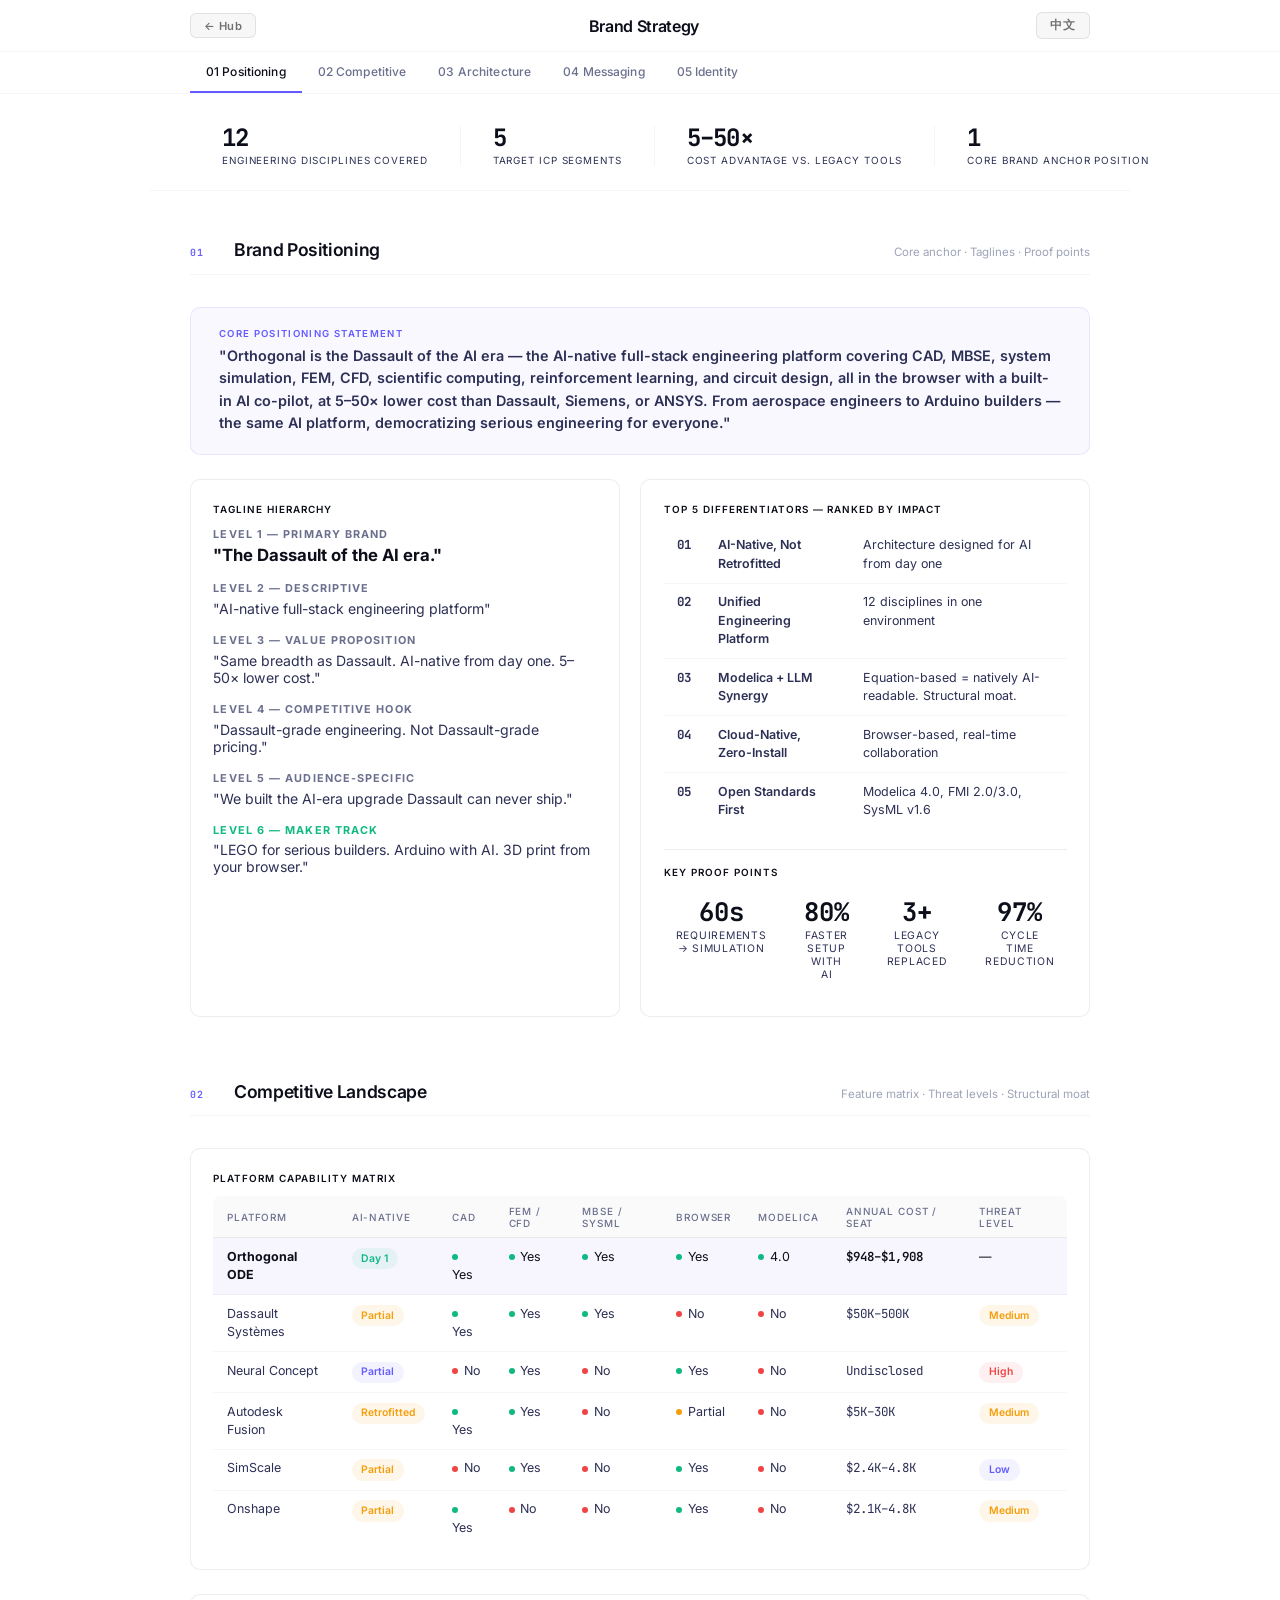
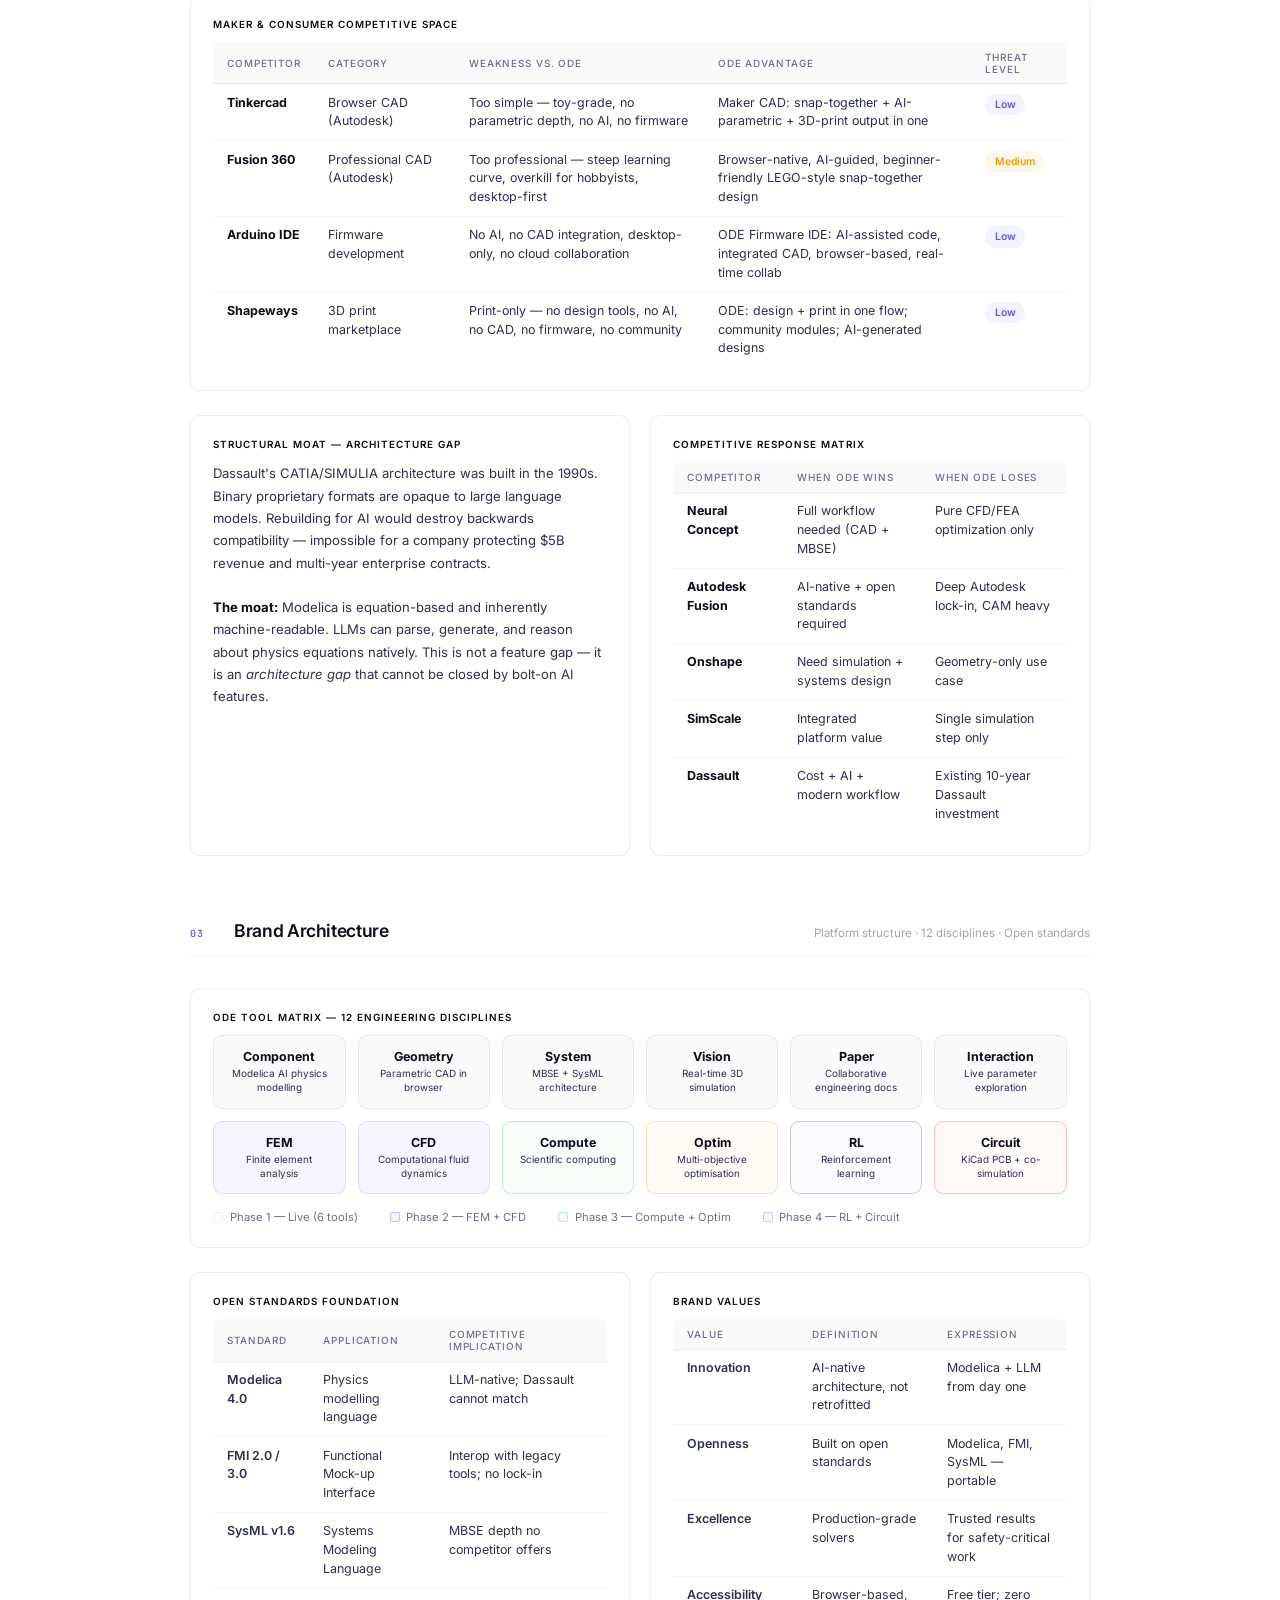
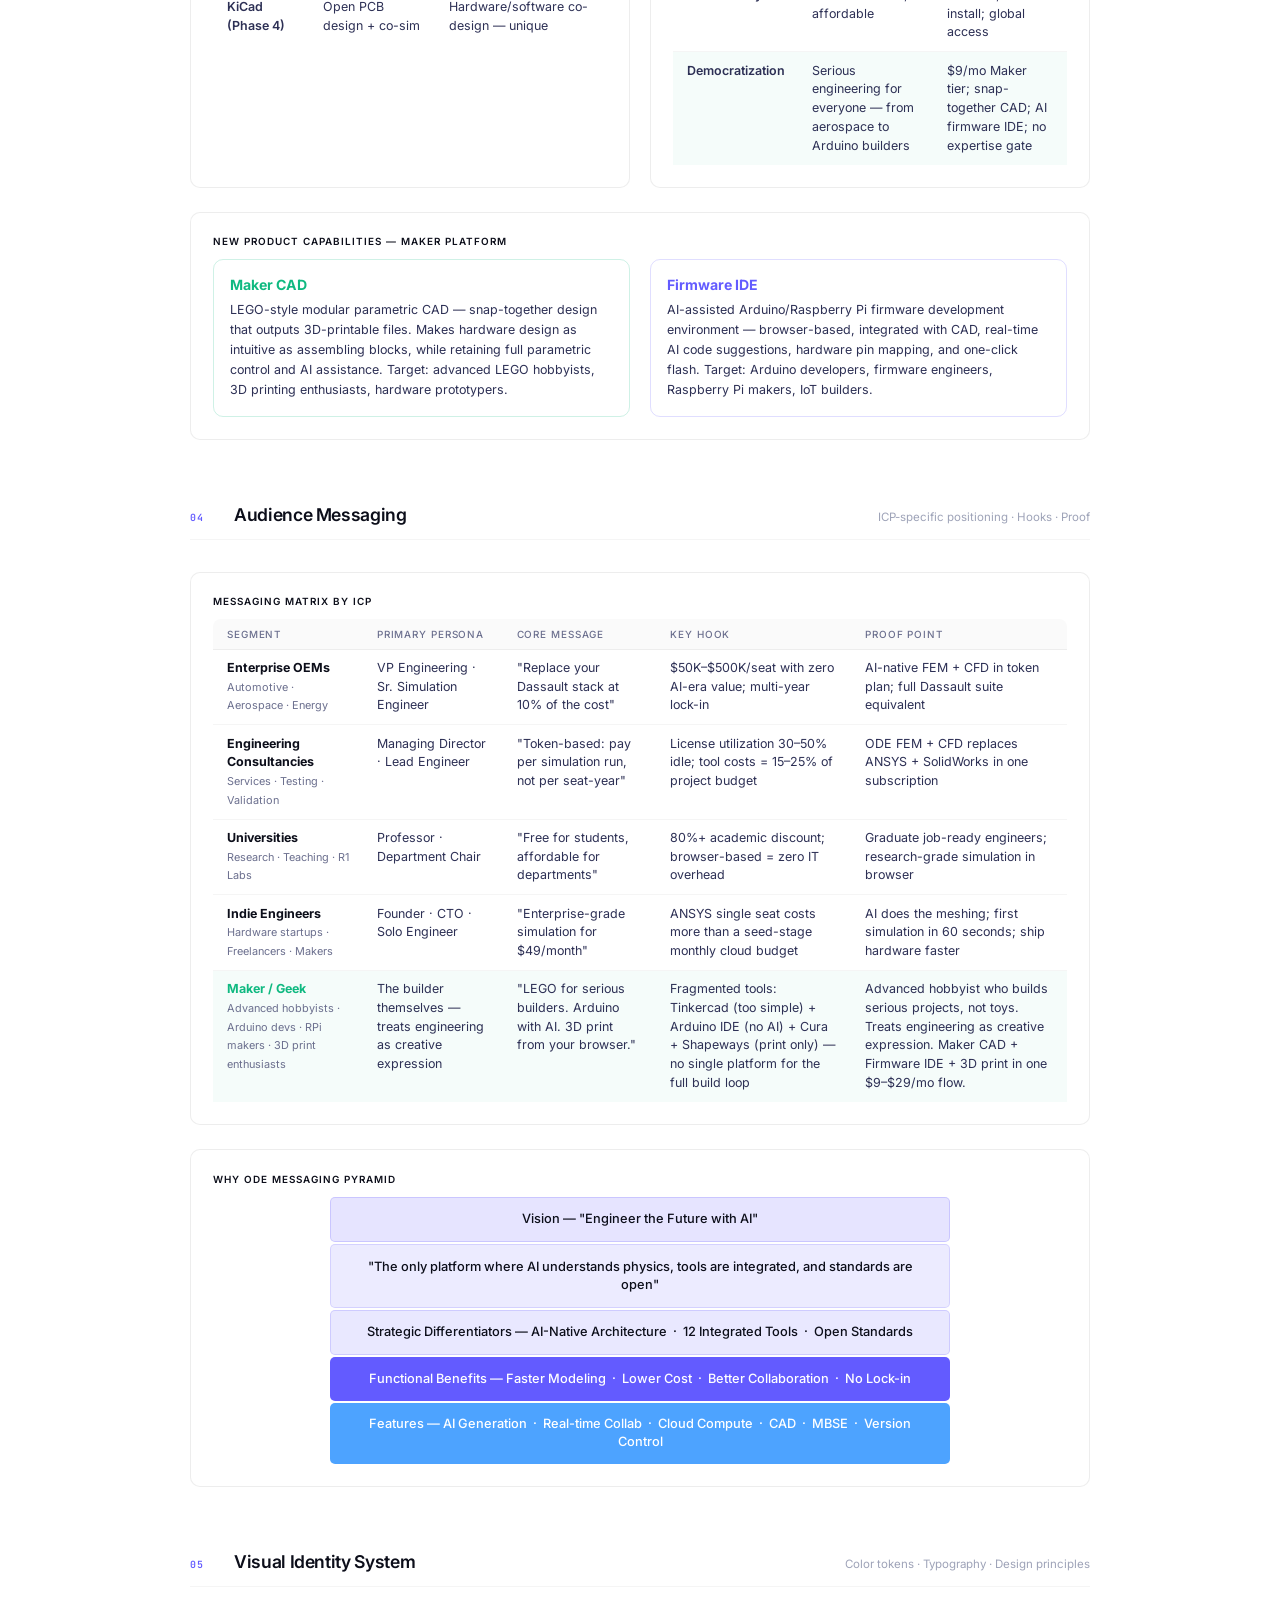
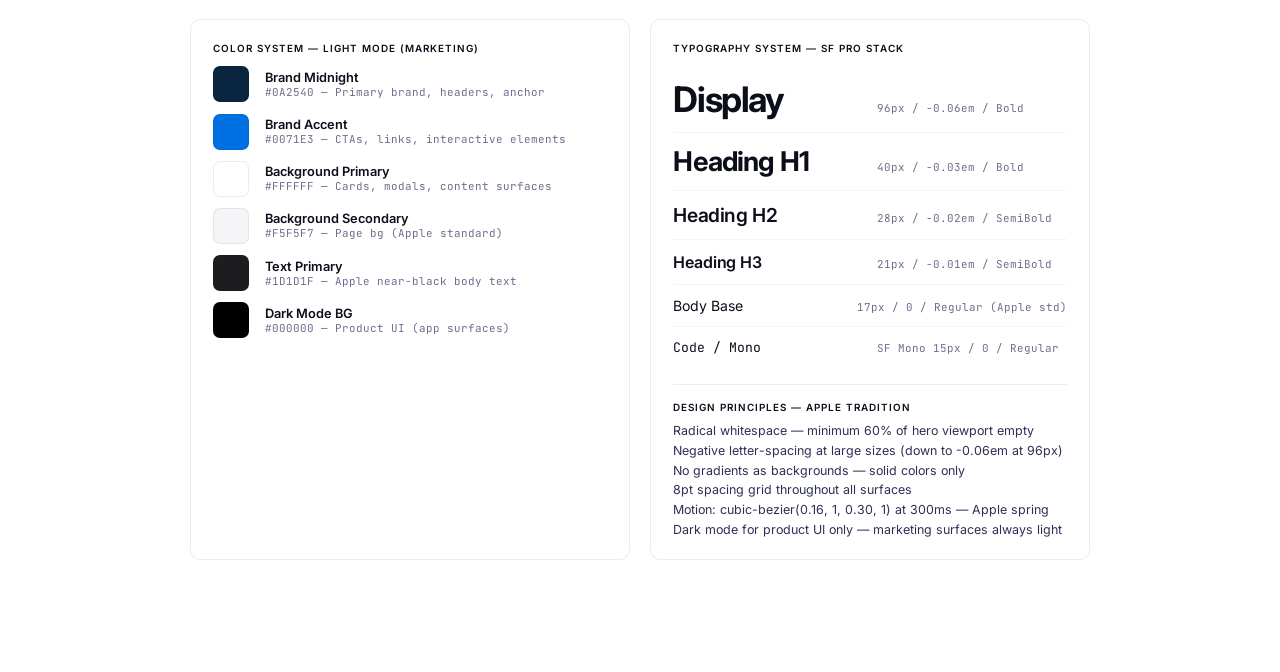
==== commit 6f1faed0: "feat: unified dashboard design system with clean white layout - Introduce shared gtm-sales-base.css " ====
--- a/deck/brand-dashboard.html
+++ b/deck/brand-dashboard.html
@@ -5,113 +5,35 @@
 <meta name="viewport" content="width=device-width, initial-scale=1.0">
 <title>ODE — Brand Strategy Dashboard</title>
 <link rel="preconnect" href="https://fonts.googleapis.com">
-<link href="https://fonts.googleapis.com/css2?family=Inter:ital,opsz,wght@0,14..32,100..900&display=swap" rel="stylesheet">
+<link href="https://fonts.googleapis.com/css2?family=Inter:wght@300;400;500;600;700;800&family=JetBrains+Mono:wght@400;500&display=swap" rel="stylesheet">
 <style>
-*,*::before,*::after{box-sizing:border-box;margin:0;padding:0}
-:root{
-  --bg:#08090a;
-  --white:#0f1011;
-  --text:#f7f8f8;
-  --text2:#d0d6e0;
-  --text3:#8a8f98;
-  --text4:#62666d;
-  --border:rgba(255,255,255,0.08);
-  --border-s:rgba(255,255,255,0.05);
-  --accent:#7170ff;
-  --midnight:#191a1b;
-  --success:#10b981;
-  --warning:#fbbf24;
-  --error:#fb7185;
-  --ai:#7170ff;
-  --font:'Inter',-apple-system,BlinkMacSystemFont,'SF Pro Display',sans-serif;
-  --mono:'Berkeley Mono',ui-monospace,'SF Mono',Menlo,monospace;
-  --sh:0 0 0 1px rgba(255,255,255,0.06),0 2px 8px rgba(0,0,0,0.3);
-  --shm:0 0 0 1px rgba(255,255,255,0.08),0 4px 16px rgba(0,0,0,0.4);
-}
-html{scroll-behavior:smooth}
-body{font-family:var(--font);background:var(--bg);color:var(--text);-webkit-font-smoothing:antialiased;font-feature-settings:"cv01","ss03"}
-
-.page-header{background:rgba(8,9,10,0.9);backdrop-filter:blur(20px);border-bottom:1px solid var(--border-s);color:white;padding:1.1rem 3rem;display:flex;justify-content:space-between;align-items:center;position:sticky;top:0;z-index:200}
-.ph-eyebrow{font-size:.65rem;font-weight:600;text-transform:uppercase;letter-spacing:.14em;color:rgba(255,255,255,0.35);margin-bottom:.2rem}
-.ph-title{font-size:.95rem;font-weight:600;color:white}
-.ph-meta{font-size:.68rem;color:rgba(255,255,255,0.28);text-align:right;line-height:1.6}
-
-.dash-nav{background:#0f1011;border-bottom:1px solid var(--border-s);box-shadow:none;padding:0 3rem;display:flex;position:sticky;top:52px;z-index:100;overflow-x:auto}
-.nav-item{padding:.8rem 1.1rem;font-size:.78rem;font-weight:500;color:var(--text3);text-decoration:none;border-bottom:2px solid transparent;white-space:nowrap;transition:color .2s,border-color .2s}
-.nav-item:hover{color:var(--text);border-bottom-color:var(--accent)}.nav-item.active{color:var(--text);border-bottom-color:var(--accent)}
-
-.stats-bar{display:grid;grid-template-columns:repeat(4,1fr);gap:1px;background:var(--border-s);border-bottom:1px solid var(--border-s)}
-.stat-cell{background:#08090a;padding:1.25rem 2.5rem}
-.stat-num{font-size:2rem;font-weight:700;color:var(--text);font-family:var(--mono);line-height:1}
-.stat-lbl{font-size:.68rem;color:var(--text3);margin-top:.3rem;text-transform:uppercase;letter-spacing:.09em}
-
-.dash-main{max-width:1160px;margin:0 auto;padding:3rem 2rem}
-.section{margin-bottom:4.5rem}
-.sec-hd{display:flex;align-items:baseline;gap:1.25rem;padding-bottom:1rem;border-bottom:1px solid var(--border-s);margin-bottom:2rem}
-.sec-num{font-size:.68rem;font-weight:700;color:var(--accent);font-family:var(--mono);text-transform:uppercase;letter-spacing:.14em;min-width:28px}
-.sec-title{font-size:1.2rem;font-weight:600;color:var(--text)}
-.sec-sub{font-size:.78rem;color:var(--text3);margin-left:auto}
-
-.g2{display:grid;grid-template-columns:1fr 1fr;gap:1.5rem}
-.g3{display:grid;grid-template-columns:1fr 1fr 1fr;gap:1.25rem}
-.g4{display:grid;grid-template-columns:repeat(4,1fr);gap:1.1rem}
+@import url("gtm-sales-base.css");
 .g6{display:grid;grid-template-columns:repeat(6,1fr);gap:.75rem}
-
-.card{background:rgba(255,255,255,0.02);border:1px solid var(--border);border-radius:12px;padding:1.5rem;box-shadow:var(--sh);transition:background .2s}
-.card:hover{background:rgba(255,255,255,0.04)}
-.card-title{font-size:.7rem;font-weight:700;text-transform:uppercase;letter-spacing:.1em;color:var(--text3);margin-bottom:.85rem}
-
-.insight{background:rgba(113,112,255,0.08);border:1px solid rgba(113,112,255,0.18);color:white;border-radius:12px;padding:1.5rem 2rem;margin-bottom:1.5rem}
-.ins-label{font-size:.62rem;font-weight:700;text-transform:uppercase;letter-spacing:.14em;color:rgba(255,255,255,.45);margin-bottom:.5rem}
-.ins-text{font-size:.95rem;font-weight:600;line-height:1.55;color:white}
-
-.tbl{width:100%;border-collapse:collapse;font-size:.8rem}
-.tbl th{text-align:left;padding:.6rem .9rem;background:#191a1b;color:white;font-size:.67rem;text-transform:uppercase;letter-spacing:.09em;font-weight:600}
-.tbl th:first-child{border-radius:8px 0 0 0}.tbl th:last-child{border-radius:0 8px 0 0}
-.tbl td{padding:.6rem .9rem;border-bottom:1px solid var(--border-s);color:var(--text3);vertical-align:top;line-height:1.5}
-.tbl tr:last-child td{border-bottom:none}
-.tbl tr:hover td{background:rgba(113,112,255,0.04)}
-.tbl .hl td{background:rgba(113,112,255,0.06);color:var(--text2)}
-
-.pill{display:inline-flex;align-items:center;border-radius:999px;padding:.18rem .6rem;font-size:.67rem;font-weight:600}
-.p-blue{background:rgba(113,112,255,0.15);color:var(--accent)}
-.p-green{background:rgba(16,185,129,.15);color:#10b981}
-.p-amber{background:rgba(255,159,10,.12);color:#fbbf24}
-.p-red{background:rgba(251,113,133,.15);color:var(--error)}
-.p-navy{background:rgba(255,255,255,0.07);color:var(--text2)}
-
-.dot{width:7px;height:7px;border-radius:50%;display:inline-block;margin-right:.35rem;flex-shrink:0;vertical-align:middle}
-.d-g{background:var(--success)}.d-a{background:var(--warning)}.d-r{background:var(--error)}.d-b{background:var(--accent)}
-
 .swatch{width:36px;height:36px;border-radius:7px;border:1px solid var(--border);flex-shrink:0}
-
-.tool-cell{background:rgba(255,255,255,0.02);border:1px solid var(--border);border-radius:9px;padding:.8rem;text-align:center}
+.tool-cell{background:rgba(12,14,26,0.02);border:1px solid var(--border);border-radius:9px;padding:.8rem;text-align:center}
 .tc-name{font-size:.78rem;font-weight:700;margin-bottom:.2rem}
 .tc-sub{font-size:.62rem;color:var(--text3);line-height:1.4}
-
 .pyramid{display:flex;flex-direction:column;gap:2px;max-width:620px;margin:0 auto}
-.pyr-row{display:flex;align-items:center;justify-content:center;padding:.8rem 1.25rem;color:white;font-size:.8rem;font-weight:500;text-align:center;border-radius:5px;line-height:1.4}
-
+.pyr-row{display:flex;align-items:center;justify-content:center;padding:.8rem 1.25rem;color:var(--text);font-size:.8rem;font-weight:500;text-align:center;border-radius:5px;line-height:1.4}
 .type-row{display:flex;align-items:baseline;gap:1.5rem;padding:.75rem 0;border-bottom:1px solid var(--border-s)}
 .type-row:last-child{border-bottom:none}
-
 .stat-mini{text-align:center;padding:.75rem}
 .sm-num{font-size:1.6rem;font-weight:700;color:var(--text);font-family:var(--mono);line-height:1}
 .sm-lbl{font-size:.65rem;color:var(--text3);margin-top:.25rem;text-transform:uppercase;letter-spacing:.07em}
-
-@media(max-width:900px){.g2,.g3,.g4{grid-template-columns:1fr}.g6{grid-template-columns:repeat(3,1fr)}.stats-bar{grid-template-columns:1fr 1fr}.dash-main{padding:1.5rem 1rem}}
+@media(max-width:900px){.g6{grid-template-columns:repeat(3,1fr)}}
 </style>
+<link rel="stylesheet" href="deck-theme.css">
 </head>
 <body>
 
 <div class="page-header" style="display:flex;align-items:center">
-  <a href="index.html" style="padding:.28rem .8rem;background:rgba(255,255,255,.04);color:rgba(255,255,255,.6);border:1px solid rgba(255,255,255,.1);border-radius:6px;font-size:.7rem;font-weight:590;text-decoration:none;letter-spacing:.04em;flex-shrink:0;margin-right:1.25rem;white-space:nowrap;transition:background .18s,color .18s" onmouseover="this.style.background='rgba(255,255,255,.09)';this.style.color='rgba(255,255,255,.9)'" onmouseout="this.style.background='rgba(255,255,255,.04)';this.style.color='rgba(255,255,255,.6)'" data-en="← Hub" data-zh="← 主页">← Hub</a>
+  <a href="index.html" style="padding:.28rem .8rem;background:rgba(12,14,26,.05);color:rgba(12,14,26,.6);border:1px solid rgba(12,14,26,.12);border-radius:6px;font-size:.7rem;font-weight:590;text-decoration:none;letter-spacing:.04em;flex-shrink:0;margin-right:1.25rem;white-space:nowrap;transition:background .18s,color .18s" onmouseover="this.style.background='rgba(12,14,26,.10)';this.style.color='rgba(12,14,26,.9)'" onmouseout="this.style.background='rgba(12,14,26,.05)';this.style.color='rgba(12,14,26,.6)'" data-en="← Hub" data-zh="← 主页">← Hub</a>
   <div>
     <div class="ph-eyebrow">Orthogonal Design Engineering · ODE</div>
-    <div class="ph-title" data-en="Brand Strategy — Executive Dashboard" data-zh="品牌策略 — 管理层仪表板">Brand Strategy — Executive Dashboard</div>
+    <div class="ph-title" data-en="Brand Strategy" data-zh="品牌策略">Brand Strategy</div>
   </div>
   <div class="ph-meta" data-en="April 2026 &nbsp;·&nbsp; Internal Confidential<br>Positioning · Architecture · Messaging · Identity" data-zh="2026年4月 &nbsp;·&nbsp; 内部保密文件<br>定位 · 架构 · 消息传递 · 视觉识别">April 2026 &nbsp;·&nbsp; Internal Confidential<br>Positioning · Architecture · Messaging · Identity</div>
-  <button id="lang-btn" onclick="toggleLang()" style="padding:.3rem .85rem;background:rgba(255,255,255,.12);color:white;border:1px solid rgba(255,255,255,.25);border-radius:6px;font-size:.72rem;font-weight:600;cursor:pointer;font-family:inherit;letter-spacing:.04em;transition:background .2s;flex-shrink:0;align-self:center;margin-left:1.5rem">中文</button>
+  <button id="lang-btn" onclick="toggleLang()" style="padding:.3rem .85rem;background:rgba(12,14,26,.08);color:var(--text);border:1px solid rgba(12,14,26,.15);border-radius:6px;font-size:.72rem;font-weight:600;cursor:pointer;font-family:inherit;letter-spacing:.04em;transition:background .2s;flex-shrink:0;align-self:center;margin-left:1.5rem">中文</button>
 </div>
 
 <nav class="dash-nav" id="nav">
@@ -406,8 +328,8 @@
         <div class="tool-cell"><div class="tc-name" style="color:#5E5CE6">Vision</div><div class="tc-sub" data-en="Real-time 3D simulation" data-zh="实时3D仿真">Real-time 3D simulation</div></div>
         <div class="tool-cell"><div class="tc-name" style="color:#FF3B30">Paper</div><div class="tc-sub" data-en="Collaborative engineering docs" data-zh="协作工程文档">Collaborative engineering docs</div></div>
         <div class="tool-cell"><div class="tc-name" style="color:#8a8f98">Interaction</div><div class="tc-sub" data-en="Live parameter exploration" data-zh="实时参数探索">Live parameter exploration</div></div>
-        <div class="tool-cell" style="border-color:rgba(113,112,255,.3);background:rgba(113,112,255,.06)"><div class="tc-name" style="color:#0071E3">FEM</div><div class="tc-sub" data-en="Finite element analysis" data-zh="有限元分析">Finite element analysis</div></div>
-        <div class="tool-cell" style="border-color:rgba(113,112,255,.3);background:rgba(113,112,255,.06)"><div class="tc-name" style="color:#0071E3">CFD</div><div class="tc-sub" data-en="Computational fluid dynamics" data-zh="计算流体力学">Computational fluid dynamics</div></div>
+        <div class="tool-cell" style="border-color:rgba(99,91,255,.16);background:rgba(99,91,255,.06)"><div class="tc-name" style="color:#635BFF">FEM</div><div class="tc-sub" data-en="Finite element analysis" data-zh="有限元分析">Finite element analysis</div></div>
+        <div class="tool-cell" style="border-color:rgba(99,91,255,.16);background:rgba(99,91,255,.06)"><div class="tc-name" style="color:#635BFF">CFD</div><div class="tc-sub" data-en="Computational fluid dynamics" data-zh="计算流体力学">Computational fluid dynamics</div></div>
         <div class="tool-cell" style="border-color:rgba(52,199,89,.3);background:rgba(52,199,89,.03)"><div class="tc-name" style="color:#34C759">Compute</div><div class="tc-sub" data-en="Scientific computing" data-zh="科学计算">Scientific computing</div></div>
         <div class="tool-cell" style="border-color:rgba(255,159,10,.3);background:rgba(255,159,10,.03)"><div class="tc-name" style="color:#FF9F0A">Optim</div><div class="tc-sub" data-en="Multi-objective optimisation" data-zh="多目标优化">Multi-objective optimisation</div></div>
         <div class="tool-cell" style="border-color:rgba(94,92,230,.3);background:rgba(94,92,230,.03)"><div class="tc-name" style="color:#5E5CE6">RL</div><div class="tc-sub" data-en="Reinforcement learning" data-zh="强化学习">Reinforcement learning</div></div>
@@ -415,7 +337,7 @@
       </div>
       <div style="display:flex;gap:2rem;margin-top:1rem;flex-wrap:wrap">
         <div style="display:flex;align-items:center;gap:.4rem;font-size:.7rem;color:var(--text3)"><span style="width:10px;height:10px;background:var(--white);border:1px solid var(--border);border-radius:2px;display:inline-block"></span><span data-en="Phase 1 — Live (6 tools)" data-zh="第一阶段 — 已上线（6个工具）">Phase 1 — Live (6 tools)</span></div>
-        <div style="display:flex;align-items:center;gap:.4rem;font-size:.7rem;color:var(--text3)"><span style="width:10px;height:10px;background:rgba(113,112,255,.08);border:1px solid rgba(113,112,255,.3);border-radius:2px;display:inline-block"></span><span data-en="Phase 2 — FEM + CFD" data-zh="第二阶段 — FEM + CFD">Phase 2 — FEM + CFD</span></div>
+        <div style="display:flex;align-items:center;gap:.4rem;font-size:.7rem;color:var(--text3)"><span style="width:10px;height:10px;background:rgba(99,91,255,.08);border:1px solid rgba(99,91,255,.3);border-radius:2px;display:inline-block"></span><span data-en="Phase 2 — FEM + CFD" data-zh="第二阶段 — FEM + CFD">Phase 2 — FEM + CFD</span></div>
         <div style="display:flex;align-items:center;gap:.4rem;font-size:.7rem;color:var(--text3)"><span style="width:10px;height:10px;background:rgba(52,199,89,.04);border:1px solid rgba(52,199,89,.3);border-radius:2px;display:inline-block"></span><span data-en="Phase 3 — Compute + Optim" data-zh="第三阶段 — Compute + Optim">Phase 3 — Compute + Optim</span></div>
         <div style="display:flex;align-items:center;gap:.4rem;font-size:.7rem;color:var(--text3)"><span style="width:10px;height:10px;background:rgba(94,92,230,.04);border:1px solid rgba(94,92,230,.3);border-radius:2px;display:inline-block"></span><span data-en="Phase 4 — RL + Circuit" data-zh="第四阶段 — RL + Circuit">Phase 4 — RL + Circuit</span></div>
       </div>
@@ -504,7 +426,7 @@
           <div style="font-size:.88rem;font-weight:700;color:var(--success);margin-bottom:.4rem" data-en="Maker CAD" data-zh="Maker CAD">Maker CAD</div>
           <div style="font-size:.78rem;color:var(--text2);line-height:1.6" data-en="LEGO-style modular parametric CAD — snap-together design that outputs 3D-printable files. Makes hardware design as intuitive as assembling blocks, while retaining full parametric control and AI assistance. Target: advanced LEGO hobbyists, 3D printing enthusiasts, hardware prototypers." data-zh="LEGO式模块化参数化CAD——积木拼合设计，直接输出3D打印文件。让硬件设计像拼积木一样直觉化，同时保留完整参数控制和AI辅助。目标用户：高级LEGO爱好者、3D打印发烧友、硬件原型开发者。">LEGO-style modular parametric CAD — snap-together design that outputs 3D-printable files. Makes hardware design as intuitive as assembling blocks, while retaining full parametric control and AI assistance. Target: advanced LEGO hobbyists, 3D printing enthusiasts, hardware prototypers.</div>
         </div>
-        <div style="border:1px solid rgba(113,112,255,.2);border-radius:10px;padding:1rem">
+        <div style="border:1px solid rgba(99,91,255,.2);border-radius:10px;padding:1rem">
           <div style="font-size:.88rem;font-weight:700;color:var(--accent);margin-bottom:.4rem" data-en="Firmware IDE" data-zh="固件IDE">Firmware IDE</div>
           <div style="font-size:.78rem;color:var(--text2);line-height:1.6" data-en="AI-assisted Arduino/Raspberry Pi firmware development environment — browser-based, integrated with CAD, real-time AI code suggestions, hardware pin mapping, and one-click flash. Target: Arduino developers, firmware engineers, Raspberry Pi makers, IoT builders." data-zh="AI辅助Arduino/Raspberry Pi固件开发环境——浏览器端，与CAD集成，实时AI代码建议，硬件引脚映射，一键烧录。目标用户：Arduino开发者、固件工程师、Raspberry Pi创客、IoT构建者。">AI-assisted Arduino/Raspberry Pi firmware development environment — browser-based, integrated with CAD, real-time AI code suggestions, hardware pin mapping, and one-click flash. Target: Arduino developers, firmware engineers, Raspberry Pi makers, IoT builders.</div>
         </div>
@@ -575,10 +497,10 @@
     <div class="card" style="margin-top:1.5rem">
       <div class="card-title" data-en="Why ODE Messaging Pyramid" data-zh="ODE价值传递金字塔">Why ODE Messaging Pyramid</div>
       <div class="pyramid" style="margin-top:.75rem">
-        <div class="pyr-row" style="background:rgba(113,112,255,0.25);border:1px solid rgba(113,112,255,0.35)" data-en='Vision — "Engineer the Future with AI"' data-zh='愿景 — 「用AI重塑工程未来」'>Vision — "Engineer the Future with AI"</div>
-        <div class="pyr-row" style="background:rgba(113,112,255,0.16);border:1px solid rgba(113,112,255,0.25)" data-en='"The only platform where AI understands physics, tools are integrated, and standards are open"' data-zh='"唯一一个AI理解物理、工具深度集成、标准完全开放的平台"'>"The only platform where AI understands physics, tools are integrated, and standards are open"</div>
-        <div class="pyr-row" style="background:rgba(113,112,255,0.22);border:1px solid rgba(113,112,255,0.30)" data-en="Strategic Differentiators — AI-Native Architecture &nbsp;·&nbsp; 12 Integrated Tools &nbsp;·&nbsp; Open Standards" data-zh="战略差异化 — AI原生架构 &nbsp;·&nbsp; 12大集成工具 &nbsp;·&nbsp; 开放标准">Strategic Differentiators — AI-Native Architecture &nbsp;·&nbsp; 12 Integrated Tools &nbsp;·&nbsp; Open Standards</div>
-        <div class="pyr-row" style="background:var(--accent)" data-en="Functional Benefits — Faster Modeling &nbsp;·&nbsp; Lower Cost &nbsp;·&nbsp; Better Collaboration &nbsp;·&nbsp; No Lock-in" data-zh="功能价值 — 更快建模 &nbsp;·&nbsp; 更低成本 &nbsp;·&nbsp; 更好协作 &nbsp;·&nbsp; 无锁定">Functional Benefits — Faster Modeling &nbsp;·&nbsp; Lower Cost &nbsp;·&nbsp; Better Collaboration &nbsp;·&nbsp; No Lock-in</div>
+        <div class="pyr-row" style="background:rgba(99,91,255,0.16);border:1px solid rgba(99,91,255,0.22)" data-en='Vision — "Engineer the Future with AI"' data-zh='愿景 — 「用AI重塑工程未来」'>Vision — "Engineer the Future with AI"</div>
+        <div class="pyr-row" style="background:rgba(99,91,255,0.12);border:1px solid rgba(99,91,255,0.18)" data-en='"The only platform where AI understands physics, tools are integrated, and standards are open"' data-zh='"唯一一个AI理解物理、工具深度集成、标准完全开放的平台"'>"The only platform where AI understands physics, tools are integrated, and standards are open"</div>
+        <div class="pyr-row" style="background:rgba(99,91,255,0.14);border:1px solid rgba(99,91,255,0.20)" data-en="Strategic Differentiators — AI-Native Architecture &nbsp;·&nbsp; 12 Integrated Tools &nbsp;·&nbsp; Open Standards" data-zh="战略差异化 — AI原生架构 &nbsp;·&nbsp; 12大集成工具 &nbsp;·&nbsp; 开放标准">Strategic Differentiators — AI-Native Architecture &nbsp;·&nbsp; 12 Integrated Tools &nbsp;·&nbsp; Open Standards</div>
+        <div class="pyr-row" style="background:var(--accent);color:#fff" data-en="Functional Benefits — Faster Modeling &nbsp;·&nbsp; Lower Cost &nbsp;·&nbsp; Better Collaboration &nbsp;·&nbsp; No Lock-in" data-zh="功能价值 — 更快建模 &nbsp;·&nbsp; 更低成本 &nbsp;·&nbsp; 更好协作 &nbsp;·&nbsp; 无锁定">Functional Benefits — Faster Modeling &nbsp;·&nbsp; Lower Cost &nbsp;·&nbsp; Better Collaboration &nbsp;·&nbsp; No Lock-in</div>
         <div class="pyr-row" style="background:#4da3ff;color:#fff" data-en="Features — AI Generation &nbsp;·&nbsp; Real-time Collab &nbsp;·&nbsp; Cloud Compute &nbsp;·&nbsp; CAD &nbsp;·&nbsp; MBSE &nbsp;·&nbsp; Version Control" data-zh="产品特性 — AI生成 &nbsp;·&nbsp; 实时协作 &nbsp;·&nbsp; 云端计算 &nbsp;·&nbsp; CAD &nbsp;·&nbsp; MBSE &nbsp;·&nbsp; 版本控制">Features — AI Generation &nbsp;·&nbsp; Real-time Collab &nbsp;·&nbsp; Cloud Compute &nbsp;·&nbsp; CAD &nbsp;·&nbsp; MBSE &nbsp;·&nbsp; Version Control</div>
       </div>
     </div>
--- a/deck/deck-theme.css
+++ b/deck/deck-theme.css
@@ -0,0 +1,279 @@
+:root {
+  --bg: #FFFFFF;
+  --surface: #FAFAFA;
+  --surface2: #F4F4F4;
+  --surface3: #EBEBEB;
+  --text: #0C0E1A;
+  --text2: #2D3055;
+  --text3: #6B6F8E;
+  --text4: #9EA3B8;
+  --accent: #635BFF;
+  --accent-bg: #4F46E5;
+  --accent-hover: #7B74FF;
+  --border: rgba(0,0,0,0.07);
+  --border-s: rgba(0,0,0,0.04);
+  --font: "Inter", -apple-system, BlinkMacSystemFont, sans-serif;
+  --mono: "JetBrains Mono", ui-monospace, "SF Mono", Menlo, monospace;
+  --success: #10B981;
+  --warning: #F59E0B;
+  --error: #EF4444;
+  --ai: #635BFF;
+  --sh: 0 0 0 1px rgba(0,0,0,0.05), 0 1px 4px rgba(0,0,0,0.04);
+  --shm: 0 0 0 1px rgba(0,0,0,0.06), 0 4px 12px rgba(0,0,0,0.06);
+}
+
+html,
+body {
+  background: #FFFFFF !important;
+  color: var(--text) !important;
+  font-family: var(--font) !important;
+  -webkit-font-smoothing: antialiased;
+  font-feature-settings: normal;
+}
+
+body {
+  min-height: 100vh;
+}
+
+.page-header,
+.nav {
+  background: rgba(255,255,255,0.96) !important;
+  backdrop-filter: blur(20px) !important;
+  border-bottom: 1px solid var(--border-s) !important;
+  color: var(--text) !important;
+}
+
+.ph-eyebrow {
+  display: none !important;
+}
+
+.ph-title {
+  color: var(--text) !important;
+  font-size: 1rem !important;
+  font-weight: 600 !important;
+  letter-spacing: -.02em !important;
+}
+
+.ph-meta {
+  display: none !important;
+}
+
+.dash-nav {
+  background: rgba(255,255,255,0.98) !important;
+  border-bottom: 1px solid var(--border-s) !important;
+}
+
+.nav-item {
+  color: var(--text3) !important;
+}
+
+.nav-item:hover,
+.nav-item.active {
+  color: var(--text) !important;
+  border-bottom-color: var(--accent) !important;
+}
+
+.stats-bar {
+  background: transparent !important;
+}
+
+.stat-cell {
+  background: #FFFFFF !important;
+}
+
+.card,
+.seq-card,
+.pillar,
+.tool,
+.step,
+.ai-card,
+.token-row {
+  background: #FFFFFF !important;
+  border-color: var(--border) !important;
+}
+
+.card:hover,
+.tool:hover,
+.step:hover {
+  background: var(--surface) !important;
+}
+
+.card-title,
+.tc-name,
+.t-name,
+.seq-title,
+.pillar-title,
+.wb-title {
+  color: var(--text) !important;
+}
+
+.card p,
+.tc-sub,
+.t-sub,
+.seq-meta,
+.pillar-sub,
+.wb-icp,
+.obj-a,
+.jr-signal,
+.jr-action,
+.cad-tool,
+.cad-human,
+.ds-goal,
+.stat-lbl,
+.sm-lbl,
+.bar-label,
+.bar-val,
+.bc-label,
+.bc-val,
+.roi-label,
+.roi-val,
+.fs-rate {
+  color: var(--text2) !important;
+}
+
+.tbl th {
+  background: var(--surface) !important;
+  color: var(--text3) !important;
+  font-weight: 500 !important;
+}
+
+.tbl td {
+  color: var(--text2) !important;
+  border-bottom-color: var(--border-s) !important;
+}
+
+.tbl tr:hover td {
+  background: var(--surface) !important;
+}
+
+.tbl .hl td {
+  background: rgba(99,91,255,0.05) !important;
+  color: var(--text) !important;
+}
+
+.pill,
+.badge-violet,
+.p-blue {
+  background: rgba(99,91,255,0.08) !important;
+  color: var(--accent) !important;
+}
+
+.p-green,
+.badge-green {
+  background: rgba(16,185,129,0.08) !important;
+  color: var(--success) !important;
+}
+
+.p-amber,
+.badge-amber {
+  background: rgba(245,158,11,0.09) !important;
+  color: var(--warning) !important;
+}
+
+.p-red,
+.badge-rose {
+  background: rgba(239,68,68,0.08) !important;
+  color: var(--error) !important;
+}
+
+.p-navy {
+  background: rgba(0,0,0,0.04) !important;
+  color: var(--text2) !important;
+}
+
+.insight {
+  background: rgba(99,91,255,0.04) !important;
+  border-color: rgba(99,91,255,0.12) !important;
+  color: var(--text) !important;
+}
+
+.ins-label,
+.sec-num,
+.label,
+.hero-eyebrow,
+.seq-trigger,
+.cad-freq {
+  color: var(--accent) !important;
+}
+
+.ins-text,
+.hero-sub,
+.hero-tagline,
+.muted {
+  color: var(--text2) !important;
+}
+
+#lang-btn,
+#back-btn,
+.page-header a[href="index.html"],
+.nav-brand {
+  background: rgba(0,0,0,0.03) !important;
+  color: rgba(0,0,0,0.55) !important;
+  border-color: rgba(0,0,0,0.09) !important;
+}
+
+#lang-btn:hover,
+#back-btn:hover,
+.page-header a[href="index.html"]:hover {
+  background: rgba(0,0,0,0.06) !important;
+  color: var(--text) !important;
+}
+
+.page-header a[href="index.html"] {
+  text-decoration: none !important;
+}
+
+.ph-num {
+  background: var(--accent) !important;
+  color: #fff !important;
+}
+
+.ph-title-cell {
+  background: rgba(99,91,255,0.04) !important;
+  border-color: rgba(99,91,255,0.10) !important;
+}
+
+.ph-target,
+.ps-label,
+.roi-t-label,
+.bc-label {
+  color: var(--text2) !important;
+}
+
+.ph-target,
+.ps-bar,
+.bc-track,
+.token-bar-bg {
+  background: rgba(0,0,0,0.04) !important;
+}
+
+.roi-total {
+  background: rgba(99,91,255,0.06) !important;
+  border-color: rgba(99,91,255,0.12) !important;
+}
+
+.roi-t-val,
+.roi-total,
+.roi-t-label {
+  color: var(--text) !important;
+}
+
+.funnel-step,
+.journey-row,
+.obj-row,
+.demo-step,
+.wb-row,
+.cad-row,
+.bc-row,
+.pipe-stage {
+  color: var(--text2) !important;
+}
+
+@media (prefers-reduced-motion: reduce) {
+  *, *::before, *::after {
+    scroll-behavior: auto !important;
+    transition-duration: 0ms !important;
+    animation-duration: 0ms !important;
+    animation-iteration-count: 1 !important;
+  }
+}
